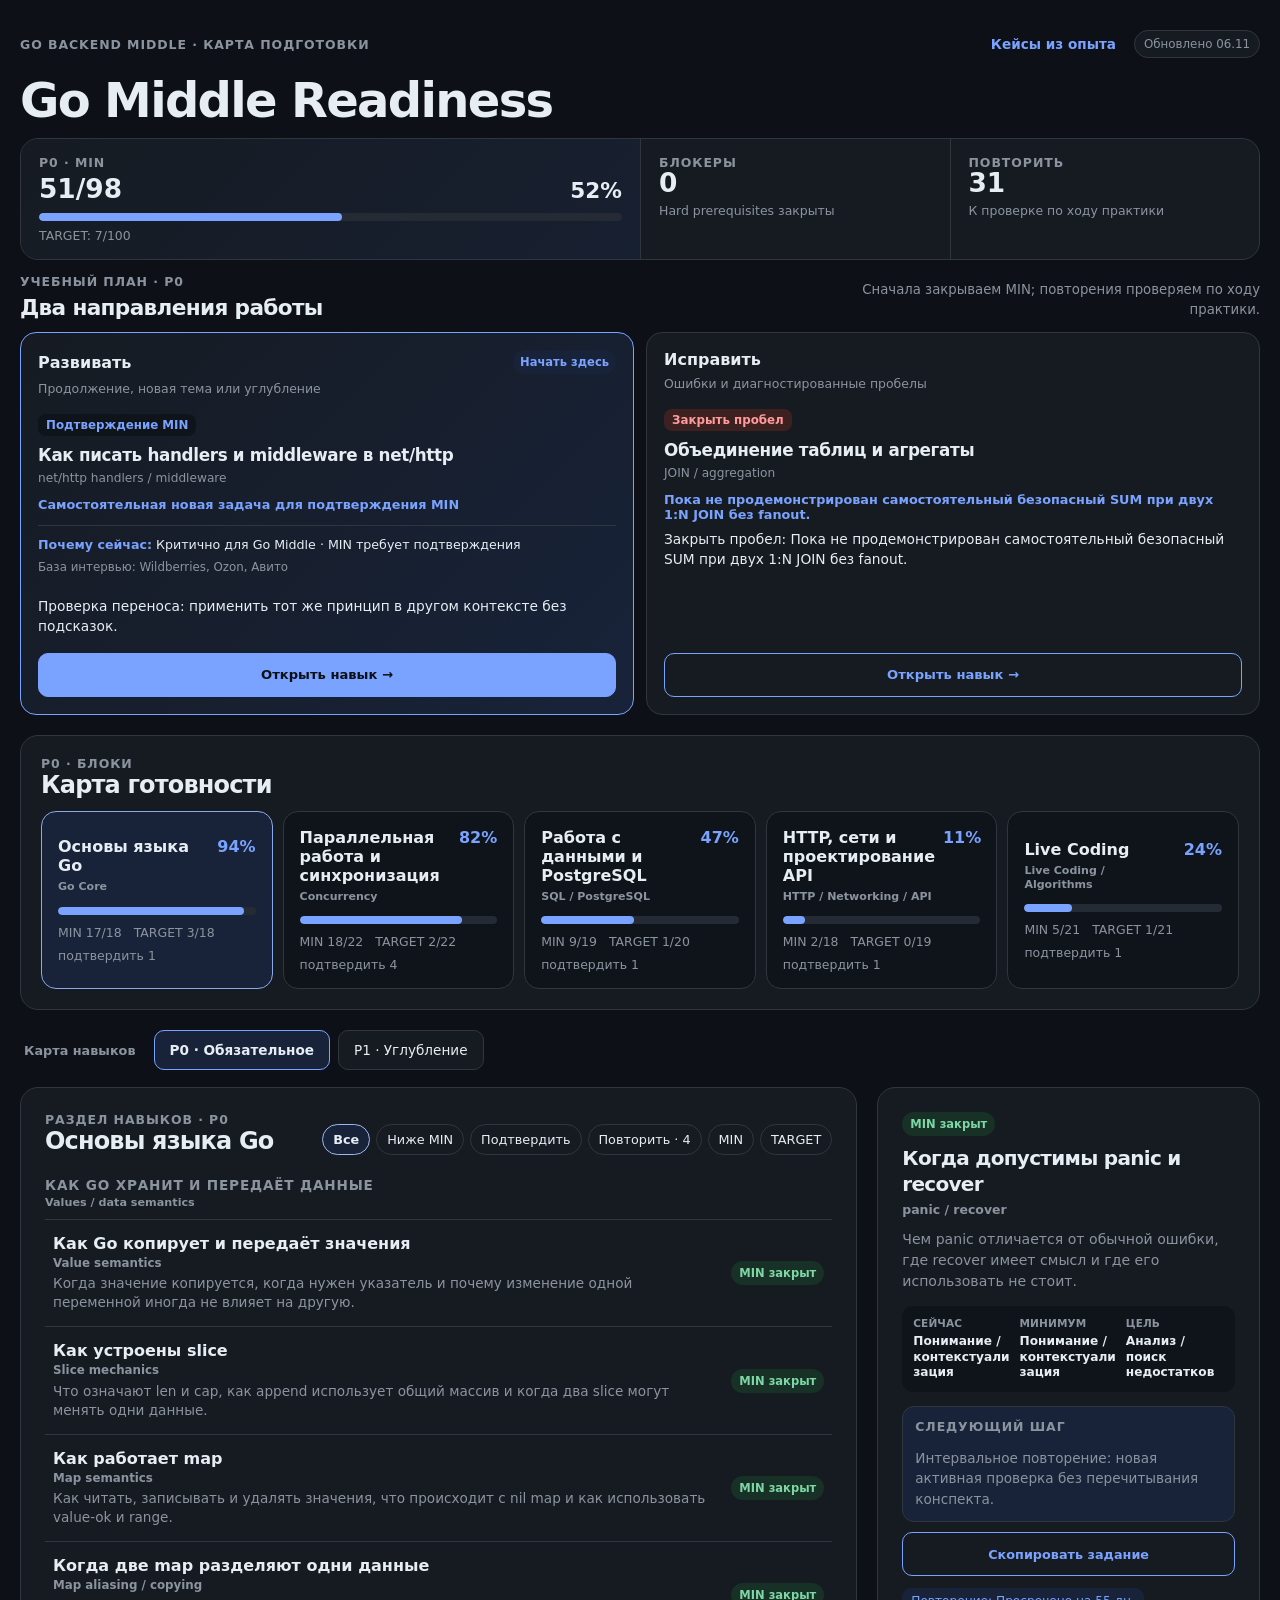
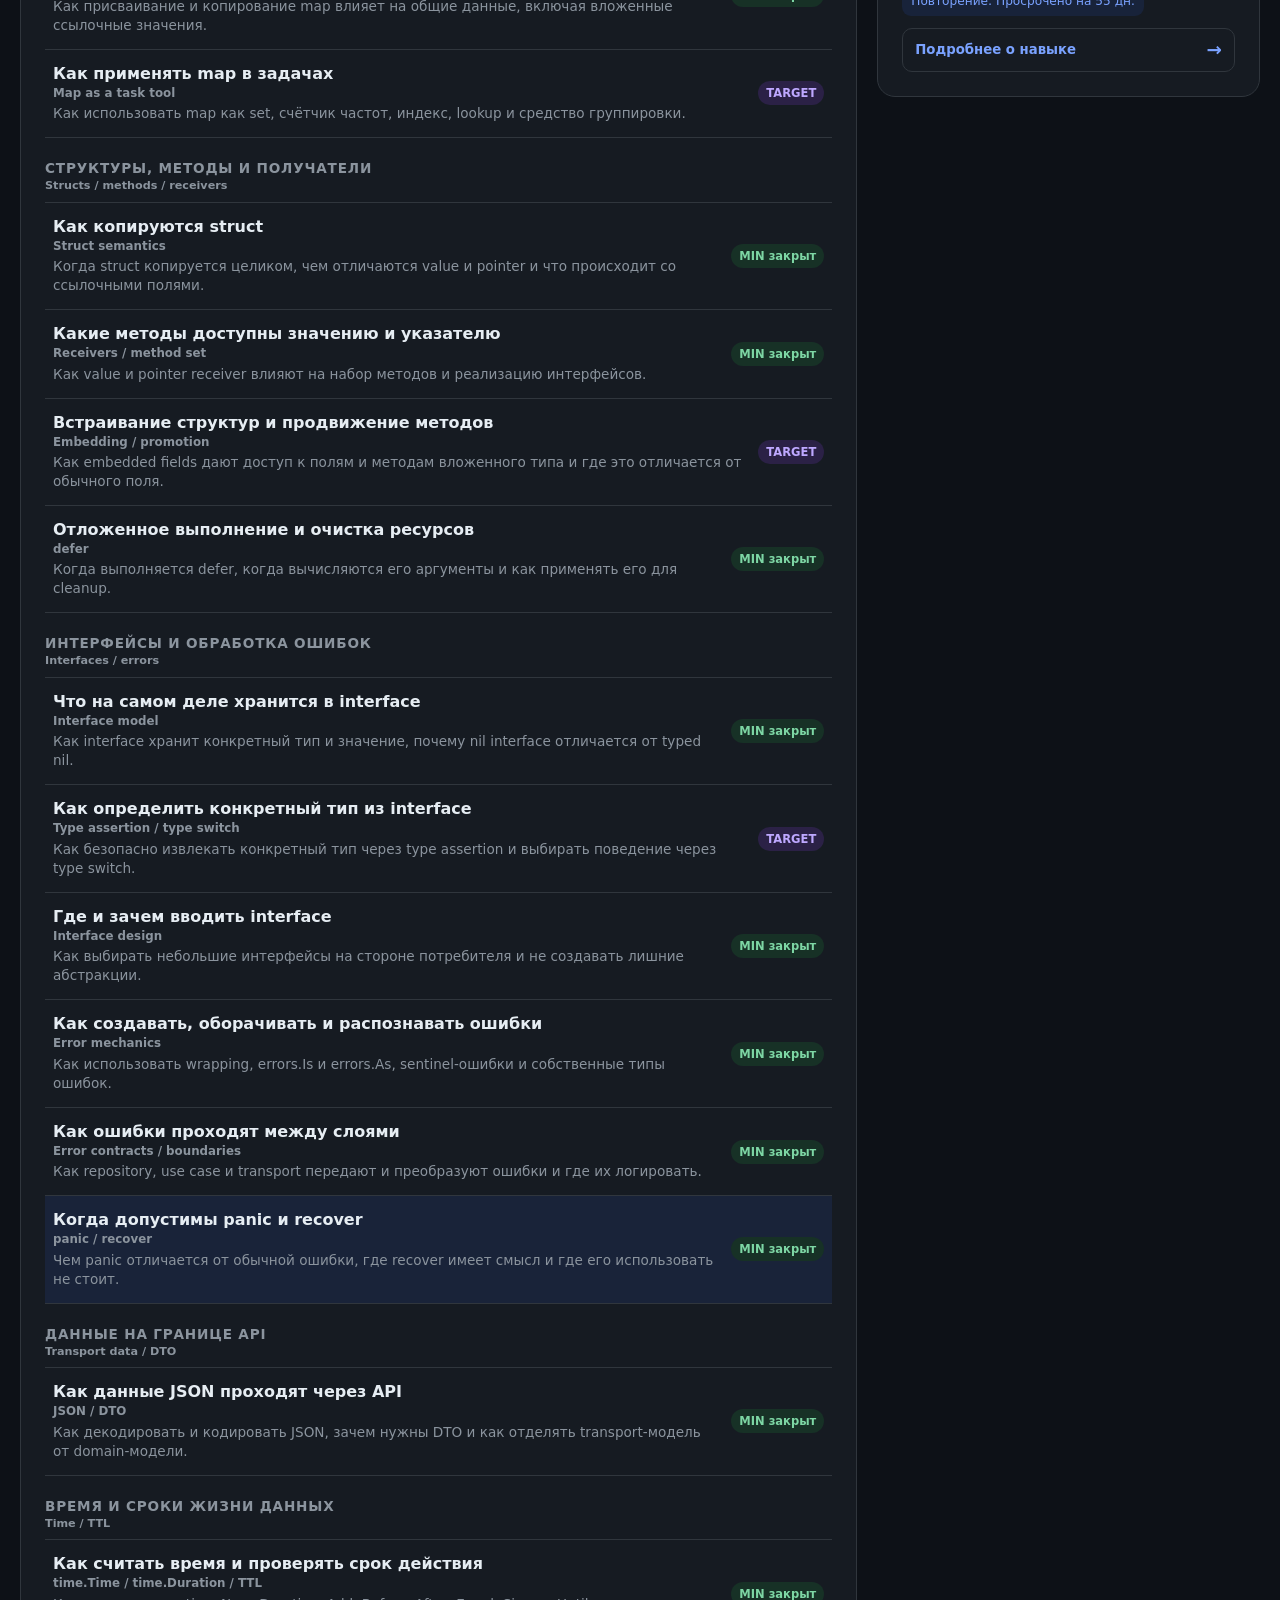
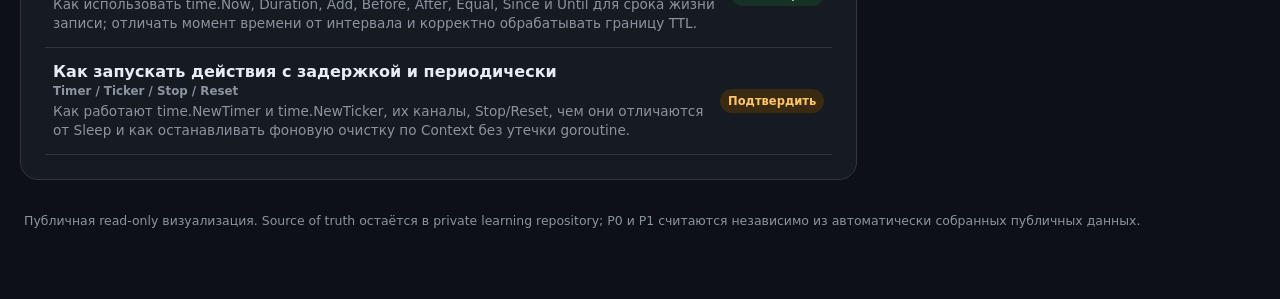
==== index.html @ fffda4ac "Publish dashboard from 1c2cc238d112f63fbda8268645cc1790d4ccd011" ====
<!doctype html>
<html lang="ru">
  <head>
    <meta charset="UTF-8" />
    <meta name="viewport" content="width=device-width, initial-scale=1, viewport-fit=cover" />
    <meta name="theme-color" content="#0d1117" />
    <meta name="apple-mobile-web-app-capable" content="yes" />
    <meta name="apple-mobile-web-app-status-bar-style" content="default" />
    <meta name="apple-mobile-web-app-title" content="Go Middle" />
    <link rel="manifest" href="./manifest.webmanifest" />
    <link rel="icon" type="image/png" href="./icon-192.png" />
    <link rel="apple-touch-icon" href="./apple-touch-icon.png" />
    <meta name="description" content="Read-only dashboard подготовки к Go backend middle" />
    <title>Go Middle Readiness</title>
    <script type="module" crossorigin src="./assets/index-D5mCOlRP.js"></script>
    <link rel="modulepreload" crossorigin href="./assets/pwa-register-WnzzCo6e.js">
    <link rel="stylesheet" crossorigin href="./assets/pwa-register-DoYOE3Kg.css">
    <link rel="stylesheet" crossorigin href="./assets/index-CvTpv60m.css">
  </head>
  <body>
    <main id="app" class="shell">
      <div class="loading">Загружаю карту прогресса…</div>
    </main>
  </body>
</html>
---- assets/pwa-register-DoYOE3Kg.css ----
.pwa-update-banner{top:calc(12px + env(safe-area-inset-top,0px));z-index:200;border:1px solid var(--accent);background:var(--surface);width:min(410px,100% - 24px);color:var(--text);border-radius:13px;justify-content:space-between;align-items:center;gap:12px;padding:12px 13px;font-size:14px;display:flex;position:fixed;left:auto;right:12px;box-shadow:0 8px 25px #0000003b}.pwa-update-banner button{border:1px solid var(--accent);background:var(--accent-soft);min-height:44px;color:var(--text);cursor:pointer;border-radius:9px;padding:8px 11px;font-size:13px;font-weight:750}@media (max-width:720px){.pwa-update-banner{width:auto;left:12px;right:12px}}
---- assets/index-CvTpv60m.css ----
:root{color:#18202c;--surface:#fff;--soft:#f5f7fa;--border:#dce1e7;--text:#18202c;--muted:#697386;--accent:#2563eb;--accent-soft:#eaf1ff;--good:#177245;--good-soft:#e7f5ee;--target:#5b3fa3;--target-soft:#f0ebff;--warn:#9a5b00;--warn-soft:#fff2d9;--danger:#a03535;--danger-soft:#fdecec;background:#f0f2f5;font-family:Inter,ui-sans-serif,system-ui,-apple-system,BlinkMacSystemFont,Segoe UI,sans-serif}*{box-sizing:border-box}body{min-width:320px;color:var(--text);background:#f0f2f5;margin:0}button,a{font:inherit}button{color:inherit}.shell{width:min(1240px,100% - 32px);margin:0 auto;padding:28px 0 56px}.loading{color:var(--muted);padding:40px}.hero{justify-content:space-between;align-items:flex-start;gap:24px;margin-bottom:22px;display:flex}.hero h1,.section-title,.detail h2{letter-spacing:-.035em;margin:0}.hero h1{margin-top:8px;font-size:clamp(2.2rem,5vw,4rem);line-height:.98}.hero p{max-width:680px;color:var(--muted);line-height:1.55}.eyebrow,.label{letter-spacing:.09em;text-transform:uppercase;color:var(--muted);font-size:.76rem;font-weight:800;display:block}.updated,.chip{border:1px solid var(--border);background:var(--surface);color:var(--muted);border-radius:999px;padding:8px 11px;font-size:.8rem}.hero-compact{margin-bottom:14px;display:block}.hero-nav{justify-content:space-between;align-items:center;gap:18px;min-height:32px;margin-bottom:14px;display:flex}.hero-tabs{justify-content:flex-start;margin:0}.hero-copy .eyebrow{margin-bottom:7px}.hero-copy h1{margin:0;font-size:clamp(2rem,4vw,3rem);line-height:1}.hero-compact .updated{white-space:nowrap;padding:6px 9px;font-size:.74rem}.summary{background:var(--surface);border:1px solid var(--border);border-radius:18px;grid-template-columns:2fr 1fr 1fr;margin-bottom:14px;display:grid;overflow:hidden}.summary-item{min-width:0;padding:16px 18px}.summary-item+.summary-item{border-left:1px solid var(--border)}.summary-primary{background:linear-gradient(135deg,var(--surface) 0%,var(--accent-soft) 160%)}.summary-value{justify-content:space-between;align-items:baseline;gap:12px;margin-top:6px;display:flex}.summary-value strong,.summary-number{font-size:1.65rem;font-weight:800;line-height:1}.summary-value b{font-size:1.35rem}.summary-item>small{color:var(--muted);margin-top:7px;font-size:.75rem;display:block}.summary .bar{margin-top:10px}.readiness-card{padding:20px}.readiness-card .section-head{margin-bottom:12px}.metrics{grid-template-columns:2fr 1fr 1fr;gap:14px;margin-bottom:14px;display:grid}.card,.metric,.panel,.detail{background:var(--surface);border:1px solid var(--border);border-radius:18px}.metric{padding:20px}.metric-row{justify-content:space-between;align-items:baseline;gap:12px;display:flex}.metric-row strong,.big{font-size:2rem}.metric p{color:var(--muted);margin:12px 0 0;line-height:1.4}.bar{background:#e4e8ed;border-radius:999px;height:8px;margin-top:12px;overflow:hidden}.bar>span{background:var(--accent);border-radius:inherit;height:100%;display:block}.detail p{color:var(--muted);line-height:1.5}.levels{grid-template-columns:1fr auto 1fr auto 1fr;align-items:center;gap:8px;display:grid}.levels div{min-width:0}.levels strong{margin-top:5px;font-size:.88rem;line-height:1.3;display:block}.arrow{color:#9ca4b1}.section{margin-bottom:20px}.section-head{justify-content:space-between;align-items:flex-end;gap:18px;margin-bottom:15px;display:flex}.section-head p{max-width:470px;color:var(--muted);text-align:right;margin:0}.blocks{grid-template-columns:repeat(5,minmax(0,1fr));gap:10px;display:grid}.block{border:1px solid var(--border);background:var(--soft);text-align:left;cursor:pointer;border-radius:15px;padding:16px}.block.active,.block:hover{background:var(--accent-soft);border-color:#8aa9e8}.block-top{justify-content:space-between;gap:8px;min-height:42px;display:flex}.block-top span{color:var(--accent);font-weight:800}.block-meta{color:var(--muted);flex-wrap:wrap;gap:8px 12px;margin-top:10px;font-size:.74rem;display:flex}.layout{grid-template-columns:minmax(0,1.75fr) minmax(290px,.8fr);align-items:start;gap:20px;display:grid}.panel,.detail{padding:24px}.detail{position:sticky;top:18px}.toolbar{justify-content:space-between;align-items:flex-end;gap:18px;display:flex}.filters{flex-wrap:wrap;justify-content:flex-end;gap:6px;display:flex}.filters button{border:1px solid var(--border);cursor:pointer;background:0 0;border-radius:999px;padding:7px 10px;font-size:.77rem}.filters button.active{background:var(--accent-soft);border-color:#9db6eb;font-weight:800}.group{margin-top:22px}.group h3{color:var(--muted);letter-spacing:.06em;text-transform:uppercase;margin:0 0 8px;font-size:.83rem}.skill-list{border-top:1px solid var(--border)}.skill{border:0;border-bottom:1px solid var(--border);text-align:left;cursor:pointer;background:0 0;grid-template-columns:minmax(0,1fr) auto;align-items:center;gap:14px;width:100%;padding:14px 8px;display:grid}.skill:hover,.skill.active{background:#f8faff}.skill-title strong,.skill-title span{display:block}.skill-title span{color:var(--muted);margin-top:3px;font-size:.82rem;line-height:1.35}.status{white-space:nowrap;border-radius:999px;width:max-content;max-width:100%;padding:5px 8px;font-size:.7rem;font-weight:800;display:inline-flex}.gap{color:var(--danger);background:var(--danger-soft)}.confirm{color:var(--warn);background:var(--warn-soft)}.min{color:var(--good);background:var(--good-soft)}.target{color:var(--target);background:var(--target-soft)}.neutral{color:var(--muted);background:var(--soft)}.detail .levels{background:var(--soft);border-radius:14px;grid-template-columns:1fr;gap:10px;padding:15px}.detail .arrow{display:none}.detail-section{border-top:1px solid var(--border);margin-top:18px;padding-top:16px}.evidence{margin:8px 0 0;padding:0;list-style:none}.evidence li{margin-top:10px}.evidence a{color:var(--accent);overflow-wrap:anywhere;font-size:.82rem;font-weight:700}.evidence small{color:var(--muted);margin-top:3px;display:block}.next-list{border-top:1px solid var(--border)}.next-item{border:0;border-bottom:1px solid var(--border);text-align:left;cursor:pointer;background:0 0;grid-template-columns:38px minmax(170px,1fr) minmax(220px,1.2fr) auto;align-items:center;gap:12px;width:100%;padding:13px 4px;display:grid}.next-item:hover{background:#f8faff}.idx{color:#9ca4b1;font-weight:800}.next-main small,.next-level{color:var(--muted);margin-top:3px;font-size:.79rem;display:block}footer{color:var(--muted);padding:12px 4px;font-size:.78rem;line-height:1.5}@media (max-width:980px){.metrics{grid-template-columns:1fr 1fr}.metric.primary{grid-column:1/-1}.blocks{grid-template-columns:repeat(2,1fr)}.layout{grid-template-columns:1fr}.detail{position:static}}@media (max-width:720px){.shell{width:calc(100% - 20px);padding-top:18px}.hero,.section-head,.toolbar{display:block}.updated{display:inline-block}.hero-nav{margin-bottom:12px;display:flex}.hero-copy h1{font-size:2rem}.hero-tabs{margin:0}.summary{grid-template-columns:1fr}.summary-item+.summary-item{border-left:0;border-top:1px solid var(--border)}.summary-item{padding:13px 15px}.metrics,.blocks{grid-template-columns:1fr}.metric.primary{grid-column:auto}.section-head p{text-align:left;margin-top:10px}.filters{justify-content:flex-start;margin-top:12px}.levels{grid-template-columns:1fr}.arrow{display:none}.skill{grid-template-columns:1fr auto}.next-item{grid-template-columns:32px 1fr auto}.next-level{grid-column:2/-1}}@media (prefers-color-scheme:dark){:root{color:#e8edf5;--surface:#171b22;--soft:#11151b;--border:#2b323d;--text:#e8edf5;--muted:#9aa5b5;--accent:#7aa2ff;--accent-soft:#18233a;--good:#7dd6a4;--good-soft:#173126;--target:#bea8ff;--target-soft:#2b2146;--warn:#ffc56e;--warn-soft:#3a2a12;--danger:#ff9b9b;--danger-soft:#3d2020;background:#101318}.metric.primary{background:linear-gradient(135deg,#171b22 0%,#182033 100%)}.bar{background:#2a3039}.skill:hover,.skill.active,.next-item:hover{background:#192339}}:root{color:#e6edf3;--surface:#161b22;--soft:#0f141b;--border:#30363d;--text:#e6edf3;--muted:#8b949e;--accent:#7aa2ff;--accent-soft:#18233a;--good:#7dd6a4;--good-soft:#173126;--target:#bea8ff;--target-soft:#2b2146;--warn:#ffc56e;--warn-soft:#3a2a12;--danger:#ff9b9b;--danger-soft:#3d2020;background:#0d1117}body{background:#0d1117}.metric.primary{background:linear-gradient(135deg,#161b22 0%,#182033 100%)}.bar{background:#242b34}.skill:hover,.skill.active,.next-item:hover{background:#192339}.experience-projects{gap:16px;display:grid}.experience-project{border:1px solid var(--border);background:var(--soft);border-radius:16px;overflow:hidden}.experience-project-head{border-bottom:1px solid var(--border);justify-content:space-between;gap:20px;padding:18px 20px;display:flex}.experience-project-head h3{margin:5px 0 0;font-size:1.1rem}.experience-project-head p{color:var(--muted);margin:8px 0 0;line-height:1.45}.experience-counters{flex-wrap:wrap;justify-content:flex-end;align-items:flex-start;gap:8px;display:flex}.experience-counters span{border:1px solid var(--border);background:var(--surface);color:var(--muted);white-space:nowrap;border-radius:999px;padding:6px 9px;font-size:.72rem}.experience-counters b{color:var(--text)}.experience-list{background:var(--surface)}.experience-item{border-bottom:1px solid var(--border);grid-template-columns:minmax(0,1fr) auto;gap:16px;padding:16px 20px;display:grid}.experience-item:last-child{border-bottom:0}.experience-title{flex-wrap:wrap;align-items:center;gap:10px;display:flex}.experience-main>p,.experience-target p{color:var(--muted);margin:6px 0 0;line-height:1.45}.experience-target{background:var(--soft);border-radius:12px;margin-top:12px;padding:12px 14px}.experience-link{color:var(--accent);align-self:start;font-size:.76rem;font-weight:800;text-decoration:none}.experience-link:hover{text-decoration:underline}@media (max-width:720px){.experience-project-head{display:block}.experience-counters{justify-content:flex-start;margin-top:12px}.experience-item{grid-template-columns:1fr}.experience-link{justify-self:start}}.relation-list{gap:8px;margin-top:10px;display:grid}.relation-item{border:1px solid var(--border);background:var(--soft);text-align:left;cursor:pointer;border-radius:12px;justify-content:space-between;align-items:center;gap:10px;width:100%;padding:10px 12px;display:flex}.relation-item:hover{border-color:var(--accent)}.relation-item strong{font-size:.84rem;line-height:1.3}.relation-empty{margin-bottom:0}.detail-next-step{background:var(--accent-soft);border:1px solid var(--border);border-radius:12px;padding:14px}.detail-next-step.detail-section{margin-top:18px}.detail-next-step p{margin-bottom:0}.copy-task{border:1px solid var(--accent);width:100%;color:var(--accent);cursor:pointer;background:0 0;border-radius:10px;margin-top:10px;padding:9px 11px;font-size:.78rem;font-weight:800}.copy-task:hover{background:var(--accent-soft)}.copy-task.copied{border-color:var(--good);background:var(--good-soft);color:var(--good)}.relation-item.is-blocking{border-color:color-mix(in srgb,var(--danger) 45%,var(--border));background:color-mix(in srgb,var(--danger-soft) 62%,var(--surface))}.skill-title strong .skill-lock{filter:none;opacity:1;color:var(--warn);margin-right:7px;font-size:.82rem;line-height:1;display:inline-block}.relation-copy{min-width:0}.relation-copy strong,.relation-copy small{display:block}.relation-copy small{color:var(--muted);margin-top:4px;font-size:.72rem;line-height:1.3}.active-issue{background:var(--soft);border-radius:12px;padding:14px}.active-issue.detail-section{margin-top:18px}.issue-heading{justify-content:space-between;align-items:center;gap:10px;margin-top:9px;display:flex}.issue-heading small{color:var(--muted);font-size:.74rem}.issue-type{letter-spacing:.04em;text-transform:uppercase;border-radius:999px;padding:4px 8px;font-size:.68rem;font-weight:800;display:inline-flex}.issue-gap{color:var(--warn);background:var(--warn-soft)}.issue-misconception{color:var(--danger);background:var(--danger-soft)}.issue-source{color:var(--accent);margin-top:8px;font-size:.76rem;font-weight:800;text-decoration:none;display:inline-block}.issue-source:hover{text-decoration:underline}.review-section{background:var(--soft);border-radius:12px;padding:14px}.review-section.detail-section{margin-top:18px}.review-heading{justify-content:space-between;align-items:baseline;gap:12px;margin-top:9px;display:flex}.review-heading strong{font-size:.92rem}.review-heading span{color:var(--muted);text-align:right;font-size:.78rem}.review-due,.review-overdue{border:1px solid var(--warn)}.review-overdue{background:var(--danger-soft)}.review-due .review-heading strong,.review-overdue .review-heading strong{color:var(--warn)}button:focus-visible,a:focus-visible{outline:3px solid var(--accent);outline-offset:3px}.eyebrow,.label{letter-spacing:.075em;font-size:.78rem}.summary-item>small,.block-meta{font-size:.78rem}.filters button{font-size:.8rem}.group h3{font-size:.85rem}.skill-title span{font-size:.85rem;line-height:1.4}.status{font-size:.72rem}.current-focus{background:linear-gradient(135deg,var(--surface) 0%,var(--accent-soft) 180%);justify-content:space-between;align-items:center;gap:24px;margin-bottom:20px;padding:20px 22px;display:flex}.current-focus-copy{min-width:0}.current-focus-title{flex-wrap:wrap;align-items:center;gap:10px;margin-top:7px;display:flex}.current-focus-title h2{letter-spacing:-.025em;margin:0;font-size:1.35rem}.current-focus-meta{color:var(--muted);margin:7px 0 0;font-size:.84rem}.current-focus-step{max-width:760px;margin:8px 0 0;line-height:1.45}.current-focus-button{border:1px solid var(--accent);background:var(--accent);color:#0d1117;cursor:pointer;border-radius:11px;flex:none;padding:10px 14px;font-size:.82rem;font-weight:800}.current-focus-button:hover{filter:brightness(1.08)}.next-steps-card{padding:24px}.next-action{color:var(--muted);font-size:.82rem;line-height:1.4}.relation-copy small,.experience-counters span,.issue-heading small{font-size:.76rem}.evidence a{font-size:.84rem}.copy-task{font-size:.8rem}@media (max-width:720px){.current-focus{padding:17px;display:block}.current-focus-button{width:100%;margin-top:14px}.next-item{grid-template-columns:32px 1fr auto}.next-action{grid-column:2/-1}.next-steps-card{padding:18px}}.technical-term{color:var(--muted);letter-spacing:0;text-transform:none;margin-top:4px;font-size:.72rem;font-weight:600;line-height:1.3;display:block}.block-top strong .technical-term{margin-top:5px;font-size:.69rem;font-weight:600}.group h3 .technical-term{letter-spacing:0;text-transform:none;margin-top:3px;font-size:.7rem;font-weight:600}.skill-title>.technical-term{margin-top:3px;font-size:.74rem}.detail-term{margin-top:5px;margin-bottom:10px;font-size:.78rem}.current-focus-term{margin-top:5px;font-size:.76rem}.study-plan-panel{margin:0 0 20px}.study-plan-heading{justify-content:space-between;align-items:end;gap:16px;margin:0 0 12px;display:flex}.study-plan-heading h2{letter-spacing:-.03em;margin:6px 0 0;font-size:1.35rem}.study-plan-heading p{max-width:420px;color:var(--muted);text-align:right;margin:0;font-size:.83rem;line-height:1.5}.study-plan-grid{grid-template-columns:repeat(3,minmax(0,1fr));gap:12px;display:grid}.study-plan-grid-two{grid-template-columns:repeat(2,minmax(0,1fr))}.study-plan-card{border:1px solid var(--border);background:var(--surface);border-radius:16px;flex-direction:column;min-width:0;padding:17px;display:flex}.study-plan-card.is-recommended{border-color:var(--accent);background:linear-gradient(135deg,var(--surface),var(--accent-soft))}.study-plan-card-head{flex-wrap:wrap;justify-content:space-between;align-items:center;gap:8px;display:flex}.study-plan-category{font-size:1rem;font-weight:800}.study-plan-recommended{background:var(--accent-soft);color:var(--accent);border-radius:999px;padding:5px 7px;font-size:.72rem;font-weight:800}.study-plan-subtitle{color:var(--muted);margin-top:6px;font-size:.78rem;line-height:1.4;display:block}.study-plan-activity{background:var(--soft);color:var(--accent);border-radius:8px;align-self:start;margin-top:17px;padding:4px 8px;font-size:.74rem;font-weight:800;display:inline-block}.study-plan-fix .study-plan-activity{background:var(--danger-soft);color:var(--danger)}.study-plan-reinforce .study-plan-activity{background:var(--warn-soft);color:var(--warn)}.study-plan-card h3{letter-spacing:-.02em;margin:9px 0 0;font-size:1.05rem;line-height:1.3}.study-plan-term{color:var(--muted);margin-top:4px;font-size:.76rem;display:block}.study-plan-reason{color:var(--accent);margin:12px 0 0;font-size:.8rem;font-weight:750}.study-plan-step{margin:8px 0 16px;font-size:.86rem;line-height:1.45}.study-plan-why{border-top:1px solid var(--border);color:var(--text);padding-top:10px;font-size:.79rem;line-height:1.45}.study-plan-why strong{color:var(--accent)}.study-plan-evidence{color:var(--muted);margin-top:5px;font-size:.74rem;display:block}.study-plan-scheduled{color:var(--muted);margin:6px 0;font-size:.75rem;line-height:1.4;display:block}.study-plan-open{border:1px solid var(--accent);background:var(--accent);color:#0d1117;cursor:pointer;border-radius:10px;width:100%;min-height:44px;margin-top:auto;padding:10px;font-size:.82rem;font-weight:800}.study-plan-card:not(.is-recommended) .study-plan-open{color:var(--accent);background:0 0}.study-plan-open:hover{filter:brightness(1.12)}.study-plan-empty{color:var(--muted);margin:24px 0 2px;font-size:.88rem;line-height:1.5}@media (max-width:980px){.study-plan-grid{grid-template-columns:1fr 1fr}.study-plan-heading{align-items:start}}@media (max-width:720px){.study-plan-grid{grid-template-columns:1fr}.study-plan-heading{display:block}.study-plan-heading p{text-align:left;margin-top:8px}}@media (min-width:721px){.layout>.detail{align-self:start;max-height:none}.layout>.detail>.detail-section:not(.detail-next-step){display:none}.layout>.detail>p{-webkit-line-clamp:3;-webkit-box-orient:vertical;margin:10px 0 14px;font-size:.88rem;display:-webkit-box;overflow:hidden}.layout>.detail>h2{margin-top:9px;font-size:1.25rem;line-height:1.3}.layout>.detail>.levels{border-radius:11px;grid-template-columns:repeat(3,minmax(0,1fr));gap:8px;padding:11px;display:grid}.layout>.detail>.levels strong{overflow-wrap:anywhere;font-size:.76rem}.layout>.detail>.levels .label{letter-spacing:.01em;font-size:.66rem}.layout>.detail>.detail-next-step{margin-top:14px;padding:12px}.layout>.detail>.detail-next-step p{-webkit-line-clamp:4;-webkit-box-orient:vertical;font-size:.85rem;line-height:1.5;display:-webkit-box;overflow:hidden}.layout>.detail>.copy-task{min-height:44px}.detail-hints{flex-wrap:wrap;gap:7px;margin-top:12px;display:flex}.detail-hint{background:var(--soft);color:var(--muted);border-radius:9px;padding:6px 9px;font-size:.76rem;line-height:1.3;display:inline-block}.detail-hint-issue{color:var(--warn);background:var(--warn-soft)}.detail-hint-review{color:var(--accent);background:var(--accent-soft)}.detail-expand{border:1px solid var(--border);width:100%;min-height:44px;color:var(--accent);cursor:pointer;background:0 0;border-radius:10px;justify-content:space-between;align-items:center;gap:12px;margin-top:12px;padding:10px 12px;font-size:.83rem;font-weight:800;display:flex}.detail-expand:hover{background:var(--accent-soft);border-color:var(--accent)}.detail-expand span{font-size:1.15rem}}.detail-drawer-layer[hidden]{display:none!important}.detail-drawer-layer{z-index:100;isolation:isolate;justify-content:flex-end;display:flex;position:fixed;inset:0}.detail-drawer-backdrop{background:#04080fb8;position:absolute;inset:0}.detail-drawer-panel{background:var(--surface);border-left:1px solid var(--border);flex-direction:column;width:min(560px,100vw - 24px);height:100%;max-height:100dvh;display:flex;position:relative;overflow:hidden;box-shadow:-16px 0 45px #00000047}.detail-drawer-header{border-bottom:1px solid var(--border);flex:none;justify-content:space-between;align-items:center;gap:14px;padding:20px 24px;display:flex}.detail-drawer-header h2{letter-spacing:-.025em;margin:5px 0 0;font-size:1.2rem;line-height:1.3}.detail-drawer-close{border:1px solid var(--border);background:var(--soft);width:44px;height:44px;color:var(--text);cursor:pointer;border-radius:12px;flex:0 0 44px;font-size:1.1rem}.detail-drawer-close:hover{border-color:var(--accent);background:var(--accent-soft)}.detail-drawer-content{overscroll-behavior:contain;min-height:0;padding:22px 24px calc(32px + env(safe-area-inset-bottom,0px));flex:auto;overflow-y:auto}.detail-drawer-content>.detail{box-shadow:none;background:0 0;border:0;padding:0;display:block;position:static;top:auto;overflow:visible}.detail-drawer-content .detail>.detail-section{display:block}.detail-drawer-content .detail>p{-webkit-line-clamp:unset;margin:12px 0;display:block;overflow:visible}.detail-drawer-content .detail>.levels{grid-template-columns:1fr}.detail-drawer-content .detail>.detail-next-step p{-webkit-line-clamp:unset;display:block;overflow:visible}.detail-drawer-content .detail .relation-item{min-height:44px}.detail-drawer-active{overflow:hidden}@media (max-width:720px){.detail-hints,.detail-expand{display:none}.detail-drawer-layer{display:none!important}}@media (prefers-reduced-motion:no-preference){.detail-drawer-panel{animation:.2s ease-out skill-drawer-enter}@keyframes skill-drawer-enter{0%{opacity:.75;transform:translate(12px)}to{opacity:1;transform:translate(0)}}}.reference-link{color:var(--accent);align-items:center;gap:8px;margin-top:10px;font-size:.83rem;font-weight:700;text-decoration:none;display:inline-flex}.reference-link:hover{text-decoration:underline}.hero-topline{justify-content:space-between;align-items:center;gap:16px;min-height:32px;margin-bottom:16px;display:flex}.hero-top-actions{flex-wrap:wrap;justify-content:flex-end;align-items:center;gap:14px;display:flex}.hero-section-link{color:var(--accent);cursor:pointer;text-align:left;background:0 0;border:0;padding:7px 4px;font-size:.85rem;font-weight:750}.hero-section-link:hover{text-decoration:underline}.hero-section-link:focus-visible,.priority-nav button:focus-visible{outline:3px solid var(--accent);outline-offset:2px}.hero-compact .priority-nav{border-top:1px solid var(--border);align-items:center;gap:22px;margin-top:20px;padding:14px 0 3px;display:flex}.priority-nav-label{color:var(--muted);font-size:.82rem;font-weight:750}.hero-compact .priority-nav .hero-tabs{justify-content:flex-start;gap:8px}.hero-compact .priority-nav button{background:var(--surface);border-radius:10px;min-height:40px;padding:10px 15px;font-size:.86rem}.hero-compact .priority-nav button.active{background:var(--accent-soft);color:#163e83;border-color:#92ade2}@media (max-width:720px){.hero-topline{flex-wrap:wrap}.hero-top-actions{gap:8px}.hero-compact .priority-nav{flex-direction:column;align-items:flex-start;gap:8px}.hero-compact .priority-nav .hero-tabs{width:100%}.hero-compact .priority-nav button{flex:1}}.skill-map-switch{flex-wrap:wrap;align-items:center;gap:18px;margin:-3px 0 14px;padding:3px 4px;display:flex}.skill-map-switch-title{color:var(--muted);font-size:.8rem;font-weight:800}.skill-map-switch .hero-tabs{justify-content:flex-start;gap:8px}.skill-map-switch .hero-tabs button{background:var(--surface);border-radius:10px;min-height:40px;padding:10px 15px;font-size:.85rem}.skill-map-switch .hero-tabs button.active{background:var(--accent-soft);border-color:var(--accent);color:var(--text)}.skill-map-switch button:focus-visible,.map-block-nav button:focus-visible{outline:3px solid var(--accent);outline-offset:2px}.map-block-nav{flex-wrap:wrap;align-items:center;gap:8px;margin-bottom:14px;display:flex}.map-block-nav button{border:1px solid var(--border);background:var(--surface);color:var(--muted);cursor:pointer;border-radius:10px;padding:9px 12px;font-size:.82rem}.map-block-nav button.active{border-color:var(--accent);background:var(--accent-soft);color:var(--text);font-weight:800}@media (max-width:720px){.skill-map-switch,.map-block-nav{display:none}}#mobile-app{display:none}@media (max-width:720px){body.mobile-mode #app{display:none!important}body.mobile-mode #mobile-app{--surface:#171f2b;--soft:#0d141d;--border:#2c3746;--text:#eaf0f7;--muted:#a0afc0;--accent:#93b6ff;--accent-soft:#202f49;--good:#86d6ab;--good-soft:#183428;--target:#c5adff;--target-soft:#302644;--warn:#f6c779;--warn-soft:#352818;--danger:#ffa2a2;--danger-soft:#392328;background:var(--soft);width:100%;min-height:100dvh;color:var(--text);font-family:Inter,ui-sans-serif,system-ui,-apple-system,BlinkMacSystemFont,Segoe UI,sans-serif;display:block}#mobile-app,#mobile-app *{box-sizing:border-box}#mobile-app button,#mobile-app input{font:inherit}#mobile-app button{cursor:pointer;-webkit-tap-highlight-color:transparent}#mobile-app button:focus-visible,#mobile-app a:focus-visible,#mobile-app input:focus-visible,#mobile-app summary:focus-visible{outline:3px solid var(--accent);outline-offset:2px}#mobile-app .mobile-content{width:100%;max-width:580px;min-height:100dvh;padding:20px 16px calc(98px + env(safe-area-inset-bottom,0px));margin:0 auto}#mobile-app .mobile-heading-row{justify-content:space-between;align-items:center;gap:10px;display:flex}#mobile-app .mobile-heading-row h1{flex:1;min-width:0}#mobile-app .mobile-refresh-icon{border:1px solid var(--border);background:var(--surface);width:44px;height:44px;min-height:44px;color:var(--accent);cursor:pointer;border-radius:11px;flex:0 0 44px;justify-content:center;align-items:center;padding:0;display:inline-flex}#mobile-app .mobile-refresh-icon svg{width:21px;height:21px}#mobile-app .mobile-refresh-icon:disabled{opacity:.65;cursor:default}#mobile-app .mobile-refresh-icon.is-refreshing svg{animation:.85s linear infinite mobile-refresh-spin}@keyframes mobile-refresh-spin{to{transform:rotate(360deg)}}#mobile-app .mobile-refresh-feedback{bottom:calc(93px + env(safe-area-inset-bottom,0px));z-index:70;border:1px solid var(--border);background:var(--surface);border-radius:12px;max-width:560px;margin:0 auto;padding:12px 14px;font-size:14px;line-height:1.4;position:fixed;left:14px;right:14px;box-shadow:0 8px 25px #00000029}#mobile-app .mobile-header{padding:0 1px 17px}#mobile-app .mobile-brand{color:var(--muted);letter-spacing:.13em;font-size:11px;font-weight:850;display:block}#mobile-app .mobile-header h1{letter-spacing:-.045em;margin:7px 0 1px;font-size:29px;line-height:1.1}#mobile-app .mobile-header p{color:var(--muted);margin:7px 0 0;font-size:14px;line-height:1.45}#mobile-app .mobile-segment{border:1px solid var(--border);background:#151e2b;border-radius:13px;grid-template-columns:1fr 1fr;gap:4px;margin-bottom:15px;padding:3px;display:grid}#mobile-app .mobile-segment button{min-height:44px;color:var(--muted);background:0 0;border:0;border-radius:10px;padding:7px 8px;font-size:14px;font-weight:750}#mobile-app .mobile-segment button.active{color:var(--text);background:#2a374b;box-shadow:0 1px 5px #00000021}#mobile-app .mobile-readiness{border:1px solid var(--border);background:var(--surface);border-radius:17px;margin-bottom:14px;padding:17px 17px 15px}#mobile-app .mobile-readiness-top{justify-content:space-between;align-items:flex-end;gap:12px;display:flex}#mobile-app .mobile-readiness-label{letter-spacing:.085em;color:var(--muted);font-size:11px;font-weight:800;display:block}#mobile-app .mobile-readiness-value{align-items:baseline;gap:9px;margin-top:6px;display:flex}#mobile-app .mobile-readiness-value strong{letter-spacing:-.05em;font-variant-numeric:tabular-nums;font-size:29px;font-weight:850;line-height:1.1}#mobile-app .mobile-readiness-value>span{color:var(--muted);font-size:13px}#mobile-app .mobile-readiness-percent{color:var(--good);font-variant-numeric:tabular-nums;font-size:16px;font-weight:800;line-height:1.6}#mobile-app .mobile-readiness-progress{background:#374252;border-radius:999px;width:100%;height:7px;margin-top:12px;overflow:hidden}#mobile-app .mobile-readiness-progress>span{border-radius:inherit;background:var(--good);height:100%;display:block}#mobile-app .mobile-readiness-bottom{border-top:1px solid var(--border);flex-wrap:wrap;align-items:center;gap:14px;margin-top:13px;padding-top:12px;display:flex}#mobile-app .mobile-readiness-meta{color:var(--muted);align-items:center;gap:7px;font-size:13px;line-height:1.35;display:inline-flex}#mobile-app .mobile-readiness-meta:first-child svg{color:var(--warn)}#mobile-app .mobile-readiness-meta svg{flex:none;width:17px;height:17px}#mobile-app .mobile-readiness-meta strong{color:var(--text);font-variant-numeric:tabular-nums;font-weight:800}#mobile-app .mobile-focus{background:var(--surface);border:1px solid #506488;border-radius:18px;margin-bottom:20px;padding:18px;box-shadow:0 10px 24px #00000021}#mobile-app .mobile-eyebrow{letter-spacing:.07em;color:var(--muted);font-size:11px;font-weight:850;display:block}#mobile-app .mobile-focus-top{flex-wrap:wrap;justify-content:space-between;align-items:center;gap:8px;display:flex}#mobile-app .mobile-activity{white-space:normal;border:1px solid #0000;border-radius:999px;align-items:center;gap:5px;max-width:100%;padding:5px 9px;font-size:12px;font-weight:800;line-height:1.25;display:inline-flex}#mobile-app .mobile-activity-review{color:var(--warn);background:var(--warn-soft);border-color:var(--warn)}#mobile-app .mobile-activity-review:before{content:"↻";font-size:15px;line-height:1}#mobile-app .mobile-activity-new{color:var(--accent);background:var(--accent-soft);border-color:var(--accent)}#mobile-app .mobile-activity-new:before{content:"+";font-size:15px;line-height:1}#mobile-app .mobile-activity-confirm{color:var(--target);background:var(--target-soft);border-color:var(--target)}#mobile-app .mobile-activity-fix{color:var(--danger);background:var(--danger-soft);border-color:var(--danger)}#mobile-app .mobile-activity-practice,#mobile-app .mobile-activity-other{color:var(--muted);background:var(--soft);border-color:var(--border)}#mobile-app .mobile-focus h2{letter-spacing:-.035em;margin:14px 0 0;font-size:21px;line-height:1.23}#mobile-app .mobile-term{color:var(--muted);margin-top:4px;font-size:13px;line-height:1.4;display:block}#mobile-app .mobile-focus-context{color:var(--muted);line-height:1.4;margin:7px 0 0!important;font-size:13px!important}#mobile-app .mobile-focus-step{color:var(--text);font-size:15px;line-height:1.5;margin:16px 0 18px!important}#mobile-app .mobile-muted{color:var(--muted);font-size:14px;line-height:1.45}#mobile-app .mobile-focus .mobile-muted{margin:8px 0;font-size:13px}#mobile-app .mobile-primary{background:var(--accent);color:#0d1117;border:0;border-radius:12px;justify-content:center;align-items:center;gap:10px;width:100%;min-height:48px;padding:10px 14px;font-size:15px;font-weight:800;display:flex;box-shadow:0 3px 8px #00000017}#mobile-app .mobile-card{background:var(--surface);border:1px solid var(--border);border-radius:17px;margin-bottom:14px;overflow:hidden}#mobile-app .mobile-followups{padding:0 2px}#mobile-app .mobile-followups h2{letter-spacing:-.02em;margin:0 0 8px;font-size:17px;font-weight:800}#mobile-app .mobile-followups-list{display:grid}#mobile-app .mobile-queue-item{border:0;border-bottom:1px solid var(--border);text-align:left;background:0 0;grid-template-columns:42px minmax(0,1fr) 18px;align-items:center;gap:12px;width:100%;min-height:72px;padding:13px 1px;display:grid}#mobile-app .mobile-queue-item:last-child{border-bottom:0}#mobile-app .mobile-step-icon{background:var(--surface);border:1px solid var(--border);width:42px;height:42px;color:var(--muted);border-radius:12px;justify-content:center;align-items:center;display:inline-flex}#mobile-app .mobile-step-icon svg{width:20px;height:20px}#mobile-app .mobile-step-icon-review{color:var(--warn)}#mobile-app .mobile-step-icon-new{color:var(--accent)}#mobile-app .mobile-step-icon-confirm{color:var(--target)}#mobile-app .mobile-step-icon-fix{color:var(--danger)}#mobile-app .mobile-queue-body{min-width:0;display:block}#mobile-app .mobile-queue-body .mobile-activity{background:0 0;border:0;border-radius:0;max-width:100%;margin:0 0 5px;padding:0;font-size:12px;display:block}#mobile-app .mobile-queue-body .mobile-activity:before{content:none}#mobile-app .mobile-queue-item strong{font-size:15px;font-weight:750;line-height:1.35;display:block}#mobile-app .mobile-queue-item small{color:var(--muted);margin-top:4px;font-size:13px;line-height:1.45;display:block}#mobile-app .mobile-chevron{color:var(--muted);flex:0 0 18px;width:18px;height:18px}#mobile-app .mobile-followups-empty{color:var(--muted);padding:8px 0;font-size:14px;line-height:1.5}#mobile-app .mobile-bottom-nav{z-index:50;padding:8px max(12px,calc((100% - 580px)/2 + 12px)) max(10px,calc(env(safe-area-inset-bottom,0px) - 10px));border-top:1px solid var(--border);background:#151d28;grid-template-columns:repeat(3,minmax(0,1fr));display:grid;position:fixed;bottom:0;left:0;right:0;transform:translateZ(0);box-shadow:0 -6px 18px #0003}#mobile-app .mobile-bottom-nav button{min-width:0;min-height:58px;color:var(--muted);background:0 0;border:0;border-radius:12px;flex-direction:column;justify-content:center;align-items:center;gap:4px;font-size:12px;font-weight:750;display:flex}#mobile-app .mobile-bottom-nav button.active{color:var(--accent);background:#213047}#mobile-app.mobile-keyboard-open .mobile-bottom-nav{display:none}#mobile-app.mobile-keyboard-open .mobile-content{padding-bottom:calc(28px + env(safe-area-inset-bottom,0px))}#mobile-app .mobile-nav-icon{flex:none;width:22px;height:22px}#mobile-app .mobile-search{margin:1px 0 14px;display:block}#mobile-app .mobile-search-label{color:var(--muted);margin-bottom:6px;font-size:13px;font-weight:700;display:block}#mobile-app .mobile-search input{border:1px solid var(--border);background:var(--surface);width:100%;min-height:48px;color:var(--text);border-radius:13px;outline:none;padding:12px 14px;font-size:16px;display:block}#mobile-app .mobile-row{text-align:left;border:0;border-bottom:1px solid var(--border);background:0 0;justify-content:space-between;align-items:center;gap:12px;width:100%;min-height:62px;padding:14px;display:flex}#mobile-app .mobile-row:last-child{border-bottom:0}#mobile-app .mobile-row>span:first-child{flex:1;min-width:0}#mobile-app .mobile-row strong{font-size:16px;font-weight:750;line-height:1.35;display:block}#mobile-app .mobile-row small{color:var(--muted);margin-top:4px;font-size:13px;line-height:1.4;display:block}#mobile-app .mobile-row-meta{color:var(--muted);margin-top:7px;font-size:12px;line-height:1.4;display:block}#mobile-app .mobile-block-row{align-items:center}#mobile-app .mobile-block-main{flex:1;min-width:0}#mobile-app .mobile-progress-track{background:var(--border);border-radius:999px;width:100%;height:6px;margin-top:10px;display:block;overflow:hidden}#mobile-app .mobile-progress-track>span{border-radius:inherit;background:var(--good);height:100%;display:block}#mobile-app .mobile-block-numbers{text-align:right;flex:0 0 72px;min-width:0}#mobile-app .mobile-block-numbers strong{white-space:nowrap;font-variant-numeric:tabular-nums;font-size:16px;line-height:1.2}#mobile-app .mobile-block-numbers small{margin-top:4px;font-size:12px;line-height:1.25}#mobile-app .mobile-block-note{color:var(--warn);margin-top:6px;font-size:12px;line-height:1.35;display:block}#mobile-app .mobile-skill-state{flex:0 0 106px;justify-content:flex-start;align-items:center;gap:5px;min-width:0;max-width:106px;font-size:12px;font-weight:750;line-height:1.3;display:inline-flex}#mobile-app .mobile-state-symbol{border:1px solid;border-radius:50%;flex:0 0 19px;justify-content:center;align-items:center;width:19px;height:19px;font-size:13px;line-height:1;display:inline-flex}#mobile-app .mobile-state-label{overflow-wrap:break-word;min-width:0}#mobile-app .mobile-state-min{color:var(--good)}#mobile-app .mobile-state-target{color:var(--target)}#mobile-app .mobile-state-confirm{color:var(--warn)}#mobile-app .mobile-state-gap{color:var(--danger)}#mobile-app .mobile-state-unassessed,#mobile-app .mobile-state-neutral,#mobile-app .mobile-state-unknown{color:var(--muted)}#mobile-app .mobile-search-result{gap:8px}#mobile-app .mobile-search-result .mobile-skill-state{flex-basis:94px;max-width:94px}#mobile-app .mobile-skill-group h2{justify-content:space-between;align-items:center;gap:10px;display:flex}#mobile-app .mobile-skill-group h2>span:first-child{flex:1;min-width:0}#mobile-app .mobile-group-progress{letter-spacing:0;text-transform:none;border:1px solid var(--border);max-width:118px;color:var(--text);background:var(--surface);font-variant-numeric:tabular-nums;border-radius:999px;flex:none;padding:5px 8px;font-size:12px;font-weight:800;line-height:1.3}#mobile-app .mobile-empty{background:var(--surface);border:1px solid var(--border);color:var(--muted);border-radius:14px;padding:18px;font-size:14px;line-height:1.5}#mobile-app .mobile-subheader{align-items:flex-start;gap:12px;margin:0 0 18px;display:flex}#mobile-app .mobile-subheader>button{border:1px solid var(--border);background:var(--surface);width:44px;height:44px;min-height:44px;font-size:inherit;border-radius:12px;flex:0 0 44px;padding:0;line-height:1}#mobile-app .mobile-subheader>button svg{vertical-align:middle;width:19px;height:19px}#mobile-app .mobile-subheader>div{flex:1;min-width:0;padding-top:3px}#mobile-app .mobile-subheader>.mobile-refresh-icon{font-size:inherit;margin-left:auto;padding:0}#mobile-app .mobile-subheader h1{letter-spacing:-.025em;margin:5px 0 0;font-size:22px;line-height:1.2}#mobile-app .mobile-subtitle{margin-top:4px;font-size:15px;font-weight:750;line-height:1.3;display:block}#mobile-app .mobile-filter-row{flex-wrap:wrap;align-items:center;gap:6px;margin-bottom:12px;display:flex}#mobile-app .mobile-filter-row button{border:1px solid var(--border);background:var(--surface);border-radius:999px;min-height:44px;padding:10px 12px;font-size:13px;font-weight:750}#mobile-app .mobile-filter-row button.active{color:var(--accent);background:var(--accent-soft);border-color:var(--accent)}#mobile-app .mobile-filter-more{position:relative}#mobile-app .mobile-filter-more summary{border:1px solid var(--border);background:var(--surface);cursor:pointer;border-radius:999px;align-items:center;min-height:44px;padding:10px 12px;font-size:13px;font-weight:750;list-style:none;display:flex}#mobile-app .mobile-filter-more summary::-webkit-details-marker{display:none}#mobile-app .mobile-filter-more>div{z-index:2;border:1px solid var(--border);background:var(--surface);border-radius:12px;gap:6px;padding:9px;display:grid;position:absolute;top:calc(100% + 5px);right:0;box-shadow:0 8px 25px #0000001f}#mobile-app .mobile-skill-group{background:var(--surface);border:1px solid var(--border);border-radius:16px;margin-bottom:12px;overflow:hidden}#mobile-app .mobile-skill-group h2{background:var(--accent-soft);margin:0;padding:15px 14px;font-size:14px;line-height:1.3}#mobile-app .mobile-skill-row{border:0;border-bottom:1px solid var(--border);text-align:left;background:0 0;justify-content:space-between;align-items:center;gap:9px;width:100%;min-height:62px;padding:13px 14px;display:flex}#mobile-app .mobile-skill-row:last-child{border-bottom:0}#mobile-app .mobile-skill-info{flex:1;min-width:0}#mobile-app .mobile-skill-info strong{font-size:15px;font-weight:750;line-height:1.4;display:block}#mobile-app .mobile-skill-info small{color:var(--muted);margin-top:4px;font-size:13px;line-height:1.35;display:block}#mobile-app .mobile-status{white-space:normal;text-align:center;flex:none;max-width:108px;font-size:12px;line-height:1.25}#mobile-app .mobile-skill-detail{background:var(--surface);border:1px solid var(--border);border-radius:17px;margin-bottom:10px;padding:18px}#mobile-app .mobile-detail-lead h1{margin:13px 0 0;font-size:22px;line-height:1.25}#mobile-app .mobile-detail-lead p{color:var(--muted);margin:12px 0;font-size:15px;line-height:1.5}#mobile-app .mobile-levels .levels{background:var(--soft);border-radius:12px;grid-template-columns:repeat(2,minmax(0,1fr));gap:8px;margin:14px 0;padding:12px;display:grid}#mobile-app .mobile-levels .levels>div{min-width:0}#mobile-app .mobile-levels .levels>div:last-of-type{grid-column:1/-1}#mobile-app .mobile-levels .levels .arrow{display:none}#mobile-app .mobile-levels .levels .label{letter-spacing:0;text-transform:none;font-size:12px}#mobile-app .mobile-levels .levels strong{margin-top:4px;font-size:14px;line-height:1.4;display:block}#mobile-app .mobile-detail-next .detail-section{border:1px solid var(--accent);background:var(--accent-soft);border-radius:12px;margin:12px 0;padding:14px}#mobile-app .mobile-detail-next .detail-section .label{font-size:12px}#mobile-app .mobile-next-heading{flex-wrap:wrap;justify-content:space-between;align-items:center;gap:8px;min-height:44px;display:flex}#mobile-app .mobile-next-heading .label{flex:1;min-width:0}#mobile-app .mobile-copy-inline{border:1px solid var(--accent);white-space:nowrap;min-height:44px;color:var(--accent);cursor:pointer;-webkit-tap-highlight-color:transparent;background:#00000012;border-radius:10px;justify-content:center;align-items:center;gap:6px;padding:8px 10px;font-size:13px;font-weight:800;line-height:1.2;display:inline-flex}#mobile-app .mobile-copy-inline svg{flex:none;width:17px;height:17px}#mobile-app .mobile-copy-inline.is-copied{color:var(--good);border-color:var(--good);background:var(--good-soft)}#mobile-app .mobile-copy-inline:focus-visible{outline:3px solid var(--accent);outline-offset:2px}#mobile-app .mobile-detail-next .detail-section p{color:var(--text);margin:9px 0 0;font-size:15px;line-height:1.5}#mobile-app .mobile-skill-detail .detail-section{margin-top:13px;padding-top:13px}#mobile-app .mobile-detail-prerequisites .detail-section{border-top:1px solid var(--border);margin-top:18px}#mobile-app .mobile-skill-detail .relation-item{text-align:left;min-height:48px;margin-top:5px;padding:12px;font-size:14px}#mobile-app .mobile-skill-detail .relation-copy strong{font-size:14px}#mobile-app .mobile-skill-detail .relation-copy small{font-size:12px;line-height:1.4}#mobile-app .mobile-skill-detail .review-section,#mobile-app .mobile-skill-detail .active-issue{border-radius:12px;padding:12px}#mobile-app .mobile-skill-detail .review-heading{flex-wrap:wrap}#mobile-app .mobile-skill-detail .review-heading strong{font-size:15px}#mobile-app .mobile-skill-detail .review-heading span{font-size:13px}#mobile-app .mobile-skill-detail .review-section p,#mobile-app .mobile-skill-detail .active-issue p{font-size:14px;line-height:1.5}#mobile-app .mobile-disclosure{border-top:1px solid var(--border)}#mobile-app .mobile-disclosure summary{cursor:pointer;justify-content:space-between;align-items:center;gap:8px;min-height:52px;font-size:14px;font-weight:750;list-style:none;display:flex}#mobile-app .mobile-disclosure summary::-webkit-details-marker{display:none}#mobile-app .mobile-disclosure[open] summary span{transform:rotate(180deg)}#mobile-app .mobile-disclosure-body{padding:0 0 14px;font-size:14px;line-height:1.5}#mobile-app .mobile-disclosure-body .relation-item{min-height:48px}#mobile-app .mobile-disclosure-body .evidence{margin-top:4px}#mobile-app .mobile-disclosure-body .evidence a{overflow-wrap:anywhere}#mobile-app .mobile-case-detail{padding:17px}#mobile-app .mobile-case-detail h2{margin:22px 0 8px;font-size:15px}#mobile-app .mobile-case-detail p{color:var(--muted);margin:0;font-size:15px;line-height:1.55}#mobile-app .mobile-source-link{min-height:44px;color:var(--accent);align-items:center;margin-top:18px;font-size:15px;font-weight:750;display:inline-flex}:root.go-ios-pwa,:root.go-ios-pwa body.mobile-mode{overscroll-behavior:none;height:100%;min-height:0;overflow:hidden}:root.go-ios-pwa body.mobile-mode{width:100%;position:relative}:root.go-ios-pwa body.mobile-mode #mobile-app{width:100%;height:var(--go-app-height,100dvh);min-height:0;transform:translate3d(0,var(--go-app-top,0px),0);overscroll-behavior:none;flex-direction:column;display:flex;position:absolute;top:0;left:0;right:0;overflow:hidden}:root.go-ios-pwa #mobile-app .mobile-content{overscroll-behavior-y:contain;-webkit-overflow-scrolling:touch;overflow-anchor:none;flex:auto;height:auto;min-height:0;padding-bottom:26px;overflow:hidden auto}:root.go-ios-pwa #mobile-app .mobile-bottom-nav{flex:none;width:100%;position:relative;bottom:auto;left:auto;right:auto;transform:none}:root.go-ios-pwa.go-keyboard-open #mobile-app .mobile-bottom-nav{visibility:hidden;opacity:0;pointer-events:none;transform:translateY(calc(100% + 1rem))}:root.go-ios-pwa #mobile-app:has(input:focus) .mobile-bottom-nav{visibility:hidden;opacity:0;pointer-events:none;transform:translateY(calc(100% + 1rem))}:root.go-ios-pwa #mobile-app:has(textarea:focus) .mobile-bottom-nav{visibility:hidden;opacity:0;pointer-events:none;transform:translateY(calc(100% + 1rem))}#mobile-app .mobile-study-plan{gap:9px;padding:0 0 4px;display:grid}#mobile-app .mobile-study-plan>h2{letter-spacing:-.02em;margin:0 0 2px;font-size:18px;line-height:1.25}#mobile-app .mobile-plan-card{box-sizing:border-box;border:1px solid var(--border);background:var(--surface);width:100%;min-width:0;color:var(--text);text-align:left;border-radius:14px;margin:0;padding:12px 14px;display:block}#mobile-app .mobile-plan-action{cursor:pointer;appearance:none;-webkit-tap-highlight-color:transparent;transition:background .12s,border-color .12s}#mobile-app .mobile-plan-action:active{background:var(--accent-soft)}#mobile-app .mobile-plan-action:focus-visible{outline:3px solid var(--accent);outline-offset:2px}#mobile-app .mobile-plan-card.is-recommended{border-color:var(--accent)}#mobile-app .mobile-plan-heading{align-items:center;gap:10px;width:100%;min-width:0;display:flex}#mobile-app .mobile-plan-heading>.mobile-step-icon{border-radius:10px;flex:0 0 36px;width:36px;height:36px}#mobile-app .mobile-plan-heading>.mobile-step-icon svg{width:19px;height:19px}#mobile-app .mobile-plan-heading-copy{flex-direction:column;flex:1;gap:2px;min-width:0;display:flex}#mobile-app .mobile-plan-heading-copy strong{font-size:15px;font-weight:800;line-height:1.25}#mobile-app .mobile-plan-heading-copy small{color:var(--muted);font-size:12px;font-weight:650;line-height:1.3}#mobile-app .mobile-plan-recommended{color:var(--accent);white-space:nowrap;flex:none;font-size:10px;font-weight:800;line-height:1.2}#mobile-app .mobile-plan-chevron{width:17px;height:17px;color:var(--accent);opacity:.9;flex:0 0 17px}#mobile-app .mobile-plan-task{margin:9px 0 0;display:block}#mobile-app .mobile-plan-skill{-webkit-line-clamp:2;letter-spacing:-.01em;-webkit-box-orient:vertical;font-size:16px;font-weight:750;line-height:1.3;display:-webkit-box;overflow:hidden}#mobile-app .mobile-plan-term{color:var(--muted);white-space:nowrap;text-overflow:ellipsis;margin-top:3px;font-size:12px;line-height:1.35;display:block;overflow:hidden}#mobile-app .mobile-plan-why{-webkit-line-clamp:2;color:var(--accent);-webkit-box-orient:vertical;margin-top:7px;font-size:12px;font-weight:600;line-height:1.4;display:-webkit-box;overflow:hidden}#mobile-app .mobile-plan-idle{border-color:var(--border);opacity:.72;background:0 0;padding:11px 14px}#mobile-app .mobile-plan-idle .mobile-step-icon{color:var(--muted)}@media (hover:hover){#mobile-app .mobile-plan-action:hover{background:var(--accent-soft);border-color:var(--accent)}}@media (prefers-reduced-motion:reduce){#mobile-app *{scroll-behavior:auto!important;transition:none!important;animation:none!important}}#mobile-app .mobile-guide-link{background:var(--surface);border:1px solid var(--border);min-height:44px;color:var(--accent);border-radius:12px;justify-content:space-between;align-items:center;gap:10px;margin:0 0 15px;padding:10px 14px;font-size:.86rem;font-weight:750;text-decoration:none;display:flex}#mobile-app .mobile-guide-link:active{background:var(--accent-soft)}}
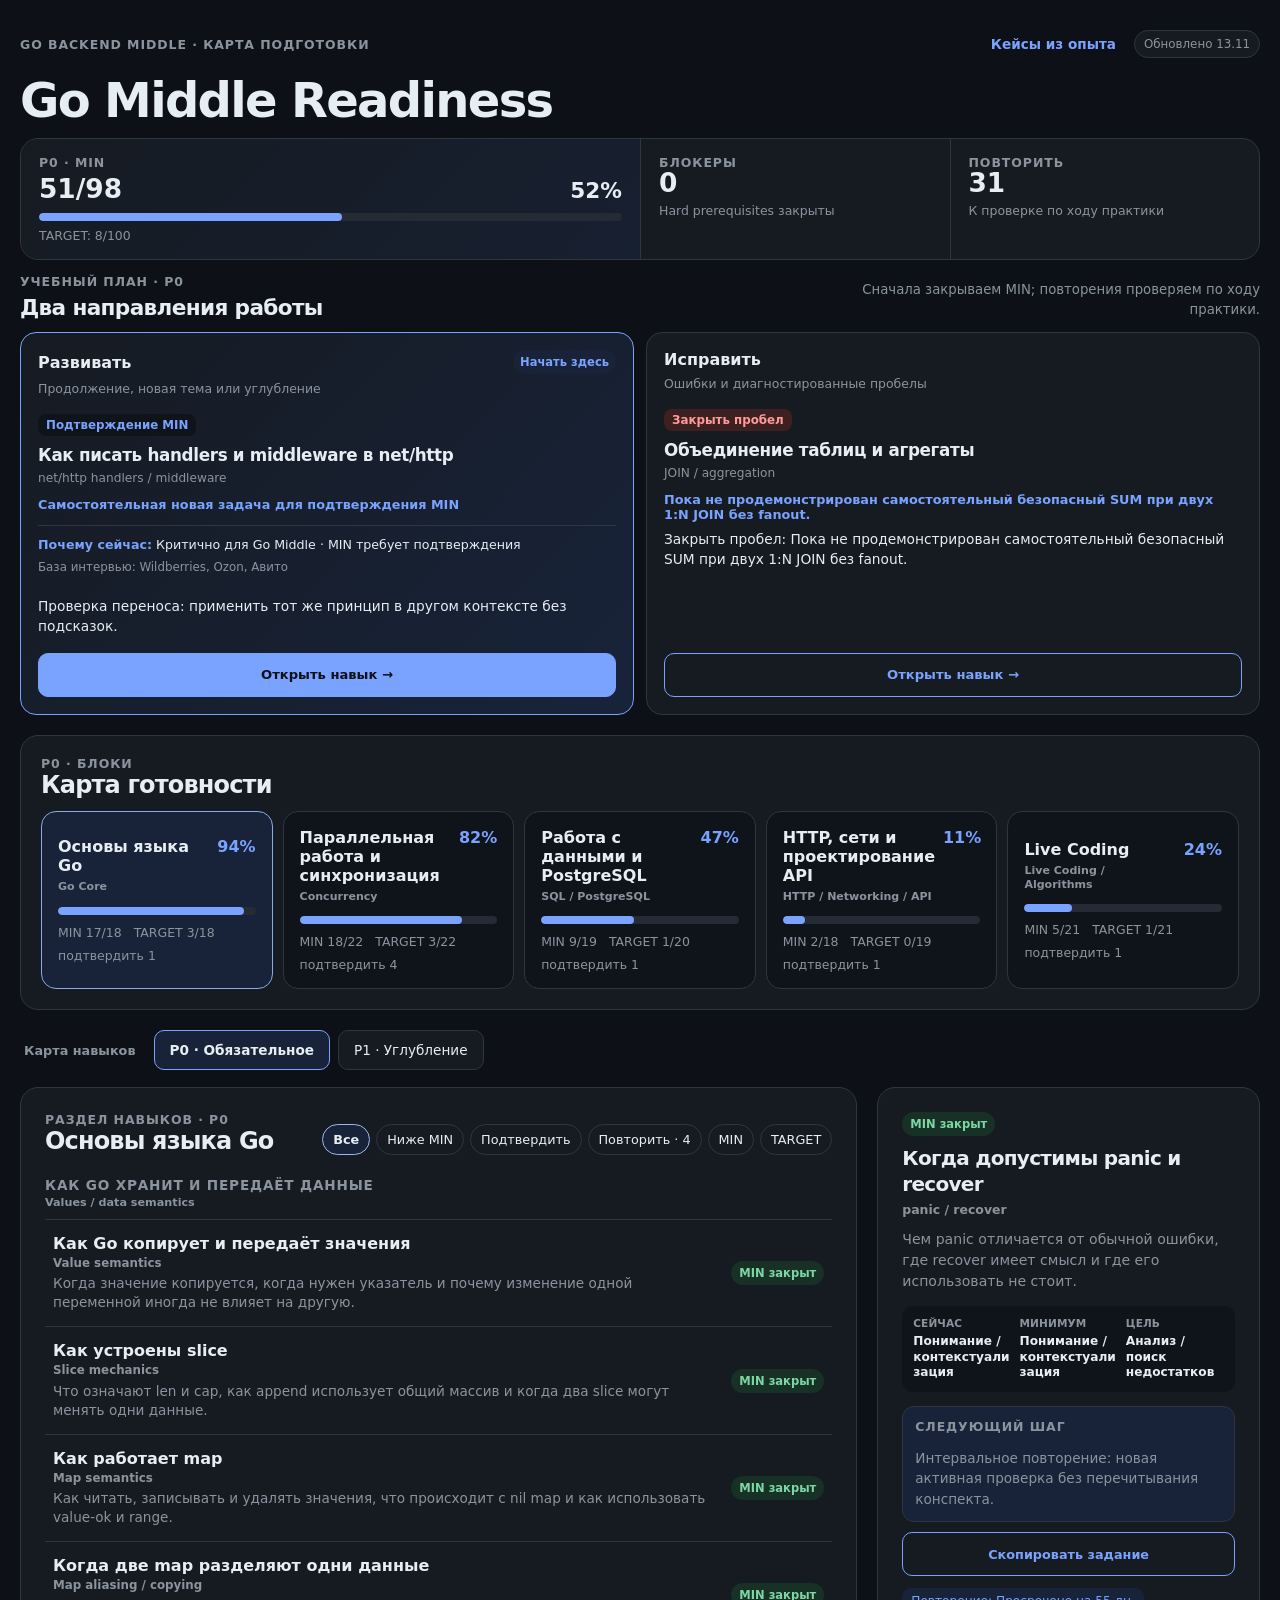
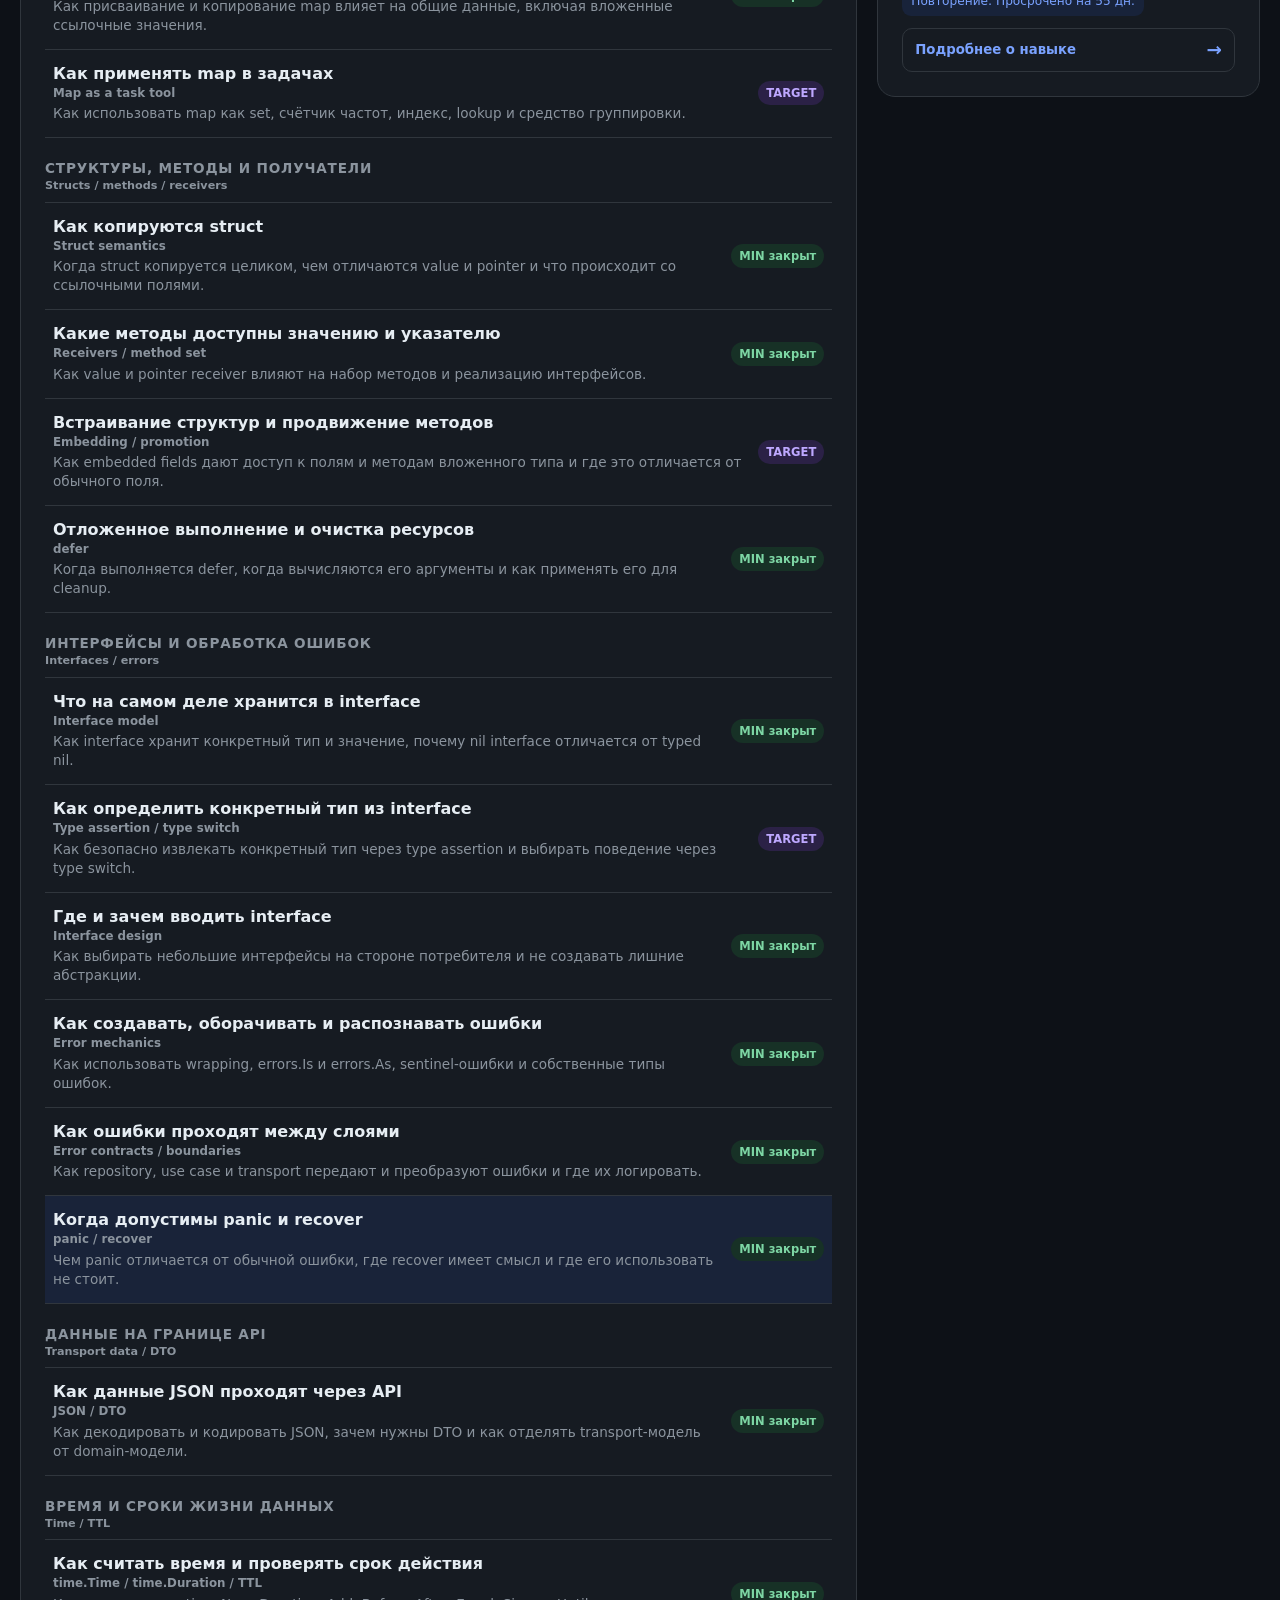
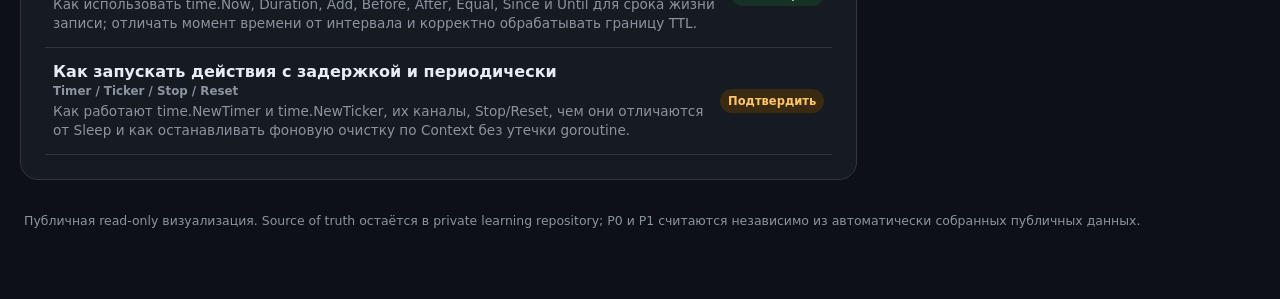
==== commit 5507f2d1: "Publish dashboard from ea7c43f862f9326765820e1cd456ba52b7bf69da" ====
--- a/index.html
+++ b/index.html
@@ -12,7 +12,7 @@
     <link rel="apple-touch-icon" href="./apple-touch-icon.png" />
     <meta name="description" content="Read-only dashboard подготовки к Go backend middle" />
     <title>Go Middle Readiness</title>
-    <script type="module" crossorigin src="./assets/index-D5mCOlRP.js"></script>
+    <script type="module" crossorigin src="./assets/index-2v18T0nr.js"></script>
     <link rel="modulepreload" crossorigin href="./assets/pwa-register-WnzzCo6e.js">
     <link rel="stylesheet" crossorigin href="./assets/pwa-register-DoYOE3Kg.css">
     <link rel="stylesheet" crossorigin href="./assets/index-CvTpv60m.css">
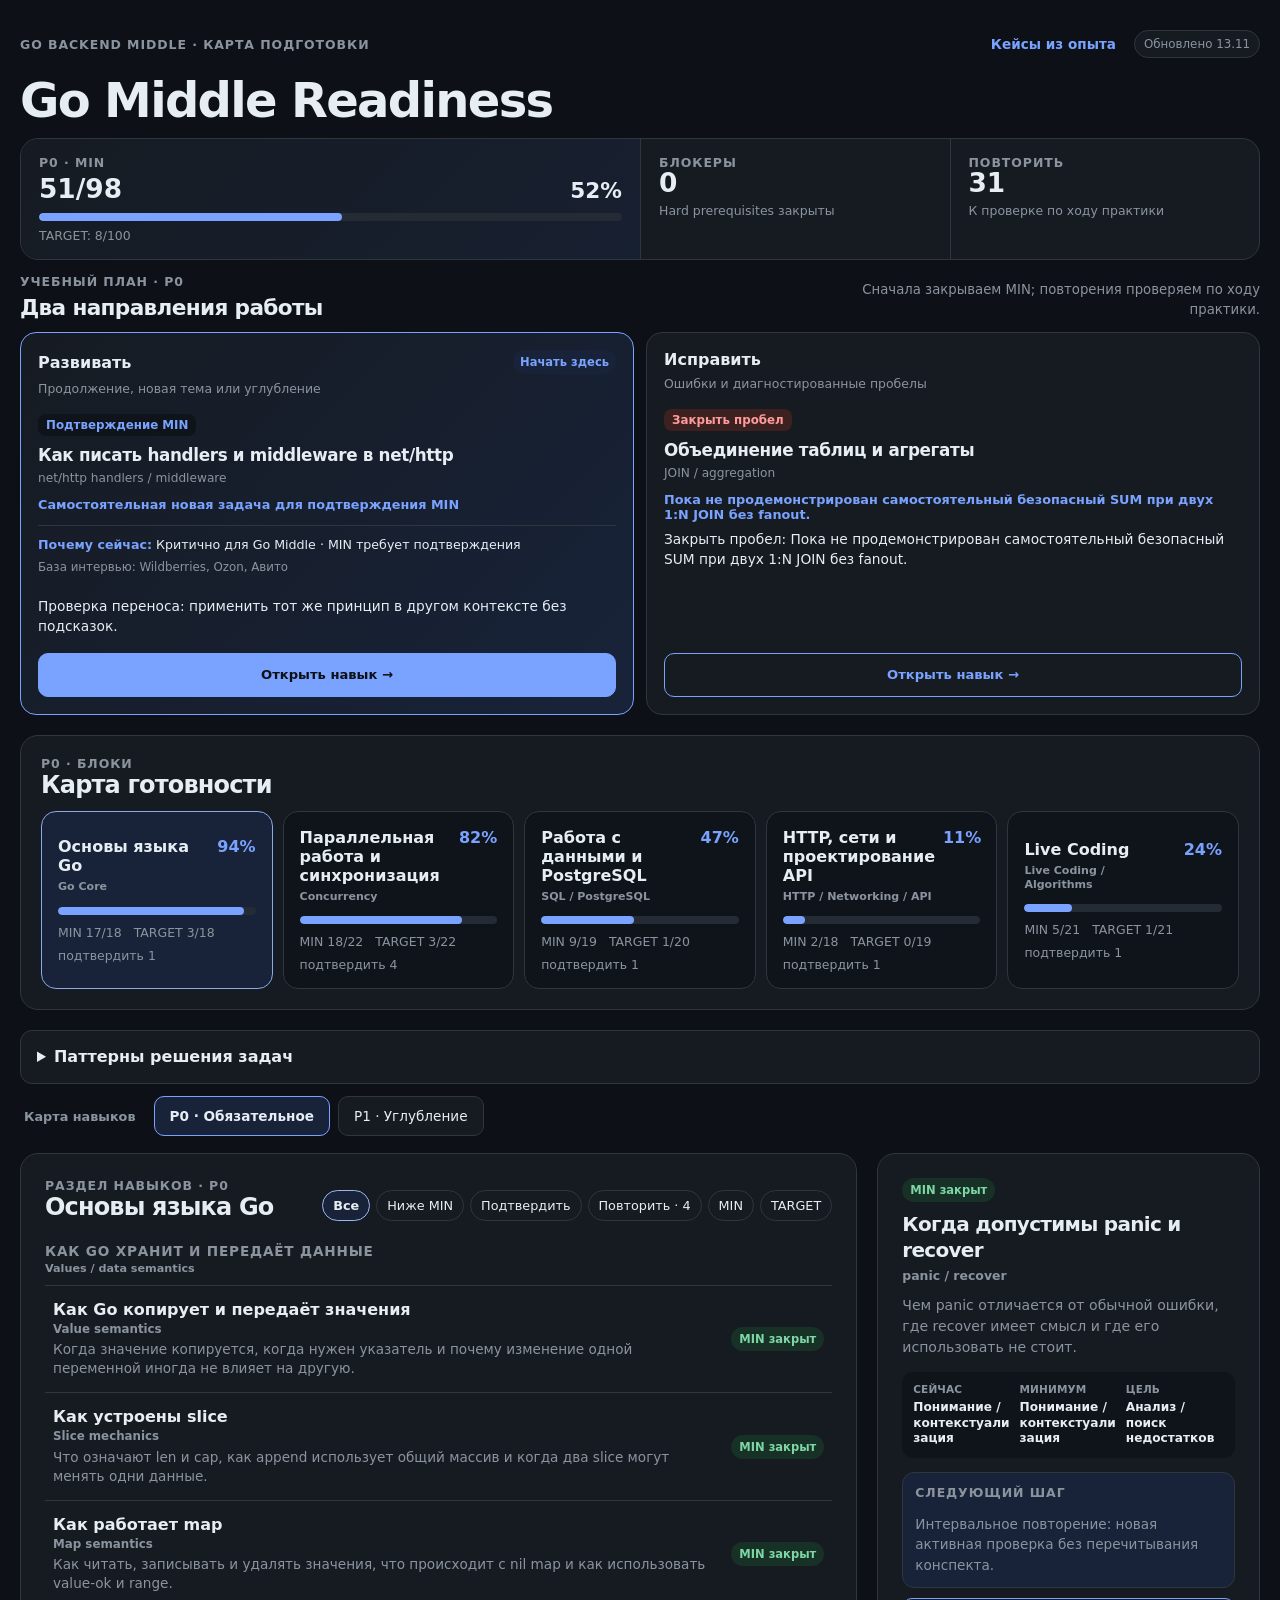
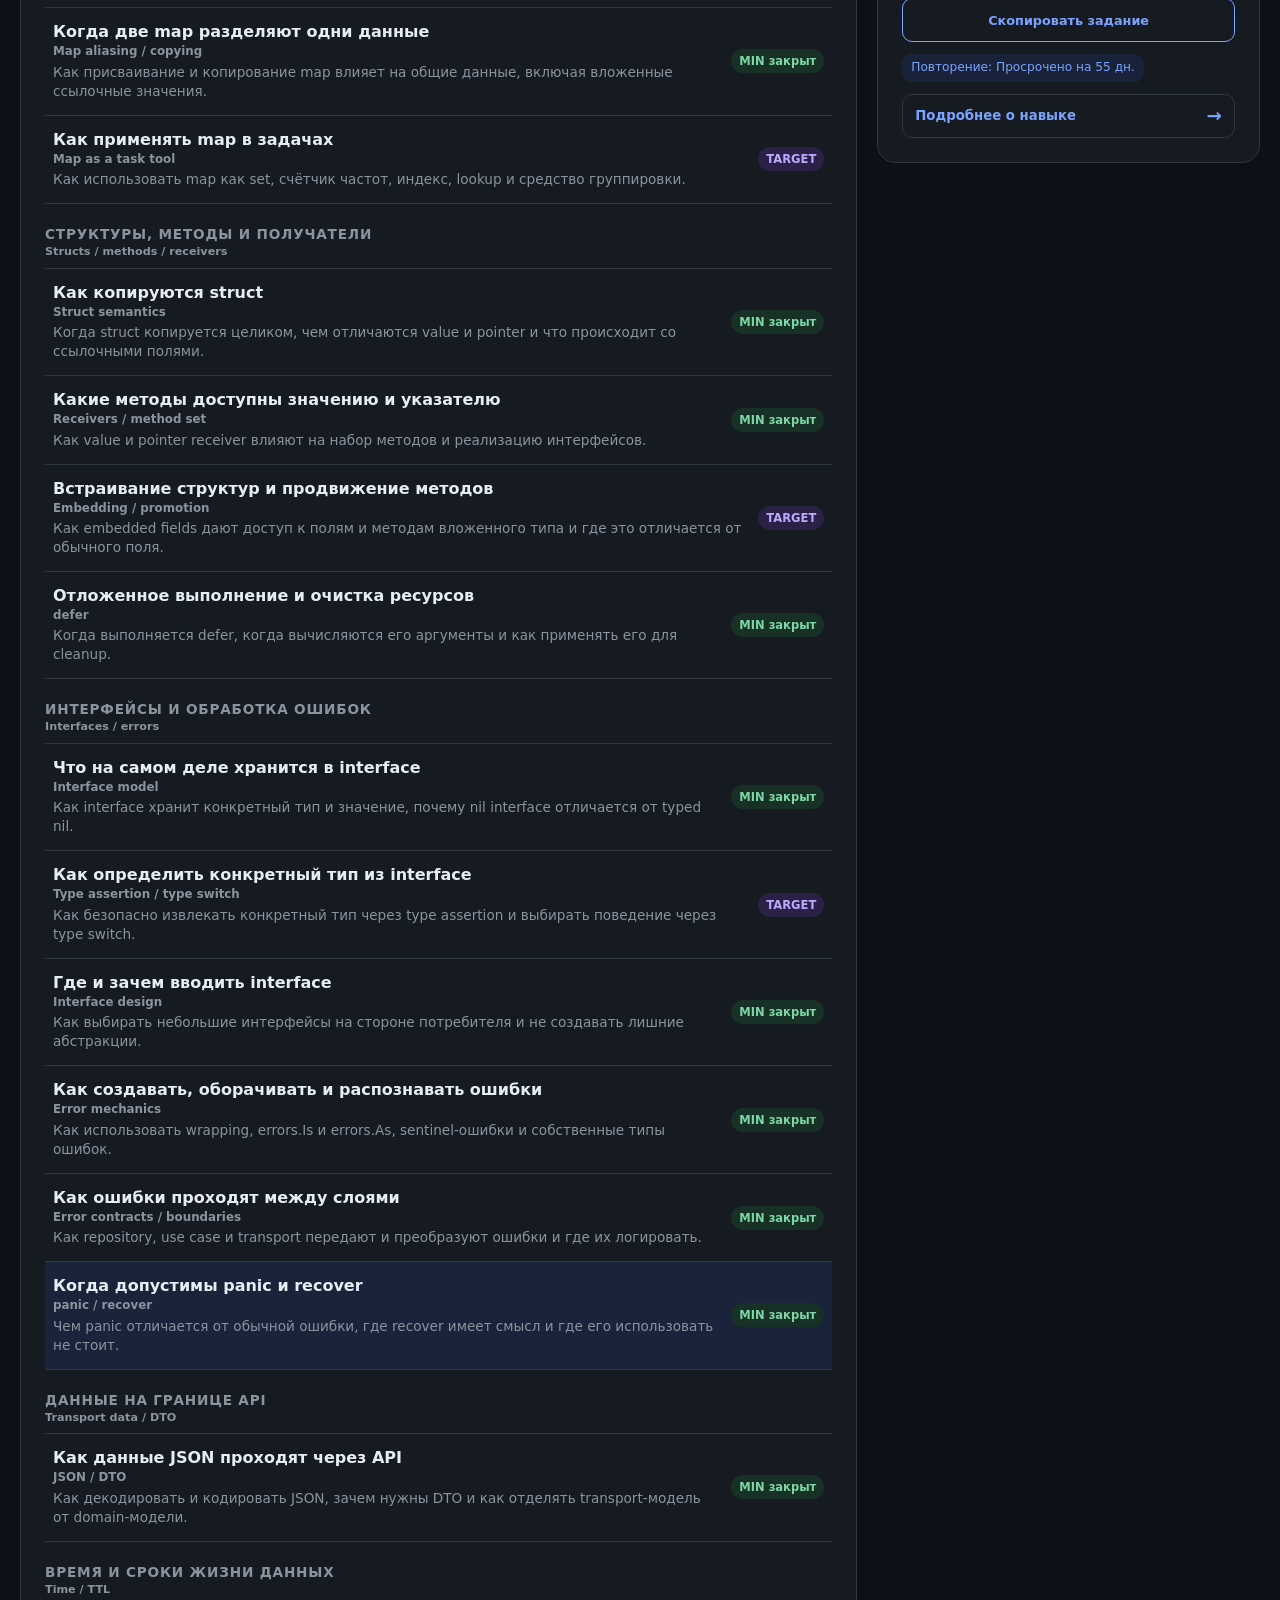
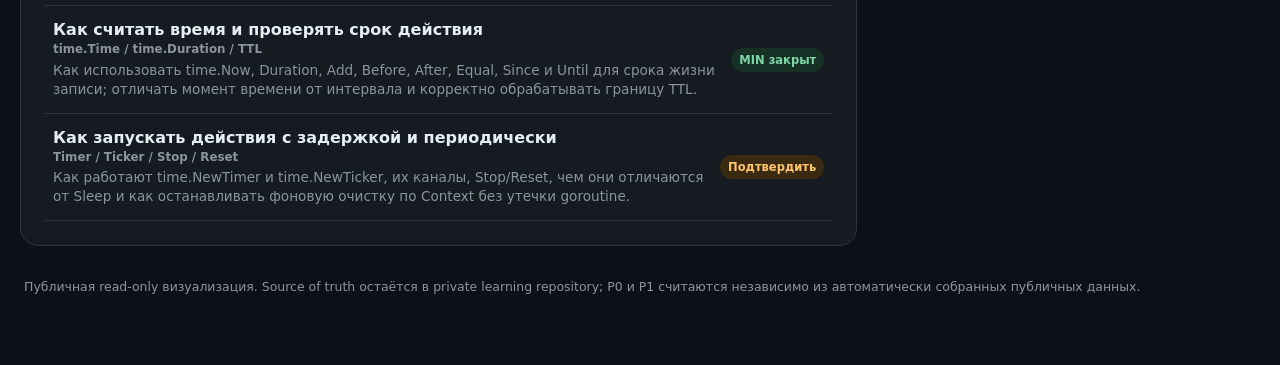
==== commit 675cd1bb: "Publish dashboard from be66dd75f3654e81785c008e75a38b6b15112d4b" ====
--- a/index.html
+++ b/index.html
@@ -12,10 +12,10 @@
     <link rel="apple-touch-icon" href="./apple-touch-icon.png" />
     <meta name="description" content="Read-only dashboard подготовки к Go backend middle" />
     <title>Go Middle Readiness</title>
-    <script type="module" crossorigin src="./assets/index-2v18T0nr.js"></script>
+    <script type="module" crossorigin src="./assets/index-Bx76NPnj.js"></script>
     <link rel="modulepreload" crossorigin href="./assets/pwa-register-WnzzCo6e.js">
     <link rel="stylesheet" crossorigin href="./assets/pwa-register-DoYOE3Kg.css">
-    <link rel="stylesheet" crossorigin href="./assets/index-CvTpv60m.css">
+    <link rel="stylesheet" crossorigin href="./assets/index-BwsqK0Zc.css">
   </head>
   <body>
     <main id="app" class="shell">
--- a/assets/index-BwsqK0Zc.css
+++ b/assets/index-BwsqK0Zc.css
@@ -0,0 +1 @@
+:root{color:#18202c;--surface:#fff;--soft:#f5f7fa;--border:#dce1e7;--text:#18202c;--muted:#697386;--accent:#2563eb;--accent-soft:#eaf1ff;--good:#177245;--good-soft:#e7f5ee;--target:#5b3fa3;--target-soft:#f0ebff;--warn:#9a5b00;--warn-soft:#fff2d9;--danger:#a03535;--danger-soft:#fdecec;background:#f0f2f5;font-family:Inter,ui-sans-serif,system-ui,-apple-system,BlinkMacSystemFont,Segoe UI,sans-serif}*{box-sizing:border-box}body{min-width:320px;color:var(--text);background:#f0f2f5;margin:0}button,a{font:inherit}button{color:inherit}.shell{width:min(1240px,100% - 32px);margin:0 auto;padding:28px 0 56px}.loading{color:var(--muted);padding:40px}.hero{justify-content:space-between;align-items:flex-start;gap:24px;margin-bottom:22px;display:flex}.hero h1,.section-title,.detail h2{letter-spacing:-.035em;margin:0}.hero h1{margin-top:8px;font-size:clamp(2.2rem,5vw,4rem);line-height:.98}.hero p{max-width:680px;color:var(--muted);line-height:1.55}.eyebrow,.label{letter-spacing:.09em;text-transform:uppercase;color:var(--muted);font-size:.76rem;font-weight:800;display:block}.updated,.chip{border:1px solid var(--border);background:var(--surface);color:var(--muted);border-radius:999px;padding:8px 11px;font-size:.8rem}.hero-compact{margin-bottom:14px;display:block}.hero-nav{justify-content:space-between;align-items:center;gap:18px;min-height:32px;margin-bottom:14px;display:flex}.hero-tabs{justify-content:flex-start;margin:0}.hero-copy .eyebrow{margin-bottom:7px}.hero-copy h1{margin:0;font-size:clamp(2rem,4vw,3rem);line-height:1}.hero-compact .updated{white-space:nowrap;padding:6px 9px;font-size:.74rem}.summary{background:var(--surface);border:1px solid var(--border);border-radius:18px;grid-template-columns:2fr 1fr 1fr;margin-bottom:14px;display:grid;overflow:hidden}.summary-item{min-width:0;padding:16px 18px}.summary-item+.summary-item{border-left:1px solid var(--border)}.summary-primary{background:linear-gradient(135deg,var(--surface) 0%,var(--accent-soft) 160%)}.summary-value{justify-content:space-between;align-items:baseline;gap:12px;margin-top:6px;display:flex}.summary-value strong,.summary-number{font-size:1.65rem;font-weight:800;line-height:1}.summary-value b{font-size:1.35rem}.summary-item>small{color:var(--muted);margin-top:7px;font-size:.75rem;display:block}.summary .bar{margin-top:10px}.readiness-card{padding:20px}.readiness-card .section-head{margin-bottom:12px}.metrics{grid-template-columns:2fr 1fr 1fr;gap:14px;margin-bottom:14px;display:grid}.card,.metric,.panel,.detail{background:var(--surface);border:1px solid var(--border);border-radius:18px}.metric{padding:20px}.metric-row{justify-content:space-between;align-items:baseline;gap:12px;display:flex}.metric-row strong,.big{font-size:2rem}.metric p{color:var(--muted);margin:12px 0 0;line-height:1.4}.bar{background:#e4e8ed;border-radius:999px;height:8px;margin-top:12px;overflow:hidden}.bar>span{background:var(--accent);border-radius:inherit;height:100%;display:block}.detail p{color:var(--muted);line-height:1.5}.levels{grid-template-columns:1fr auto 1fr auto 1fr;align-items:center;gap:8px;display:grid}.levels div{min-width:0}.levels strong{margin-top:5px;font-size:.88rem;line-height:1.3;display:block}.arrow{color:#9ca4b1}.section{margin-bottom:20px}.section-head{justify-content:space-between;align-items:flex-end;gap:18px;margin-bottom:15px;display:flex}.section-head p{max-width:470px;color:var(--muted);text-align:right;margin:0}.blocks{grid-template-columns:repeat(5,minmax(0,1fr));gap:10px;display:grid}.block{border:1px solid var(--border);background:var(--soft);text-align:left;cursor:pointer;border-radius:15px;padding:16px}.block.active,.block:hover{background:var(--accent-soft);border-color:#8aa9e8}.block-top{justify-content:space-between;gap:8px;min-height:42px;display:flex}.block-top span{color:var(--accent);font-weight:800}.block-meta{color:var(--muted);flex-wrap:wrap;gap:8px 12px;margin-top:10px;font-size:.74rem;display:flex}.layout{grid-template-columns:minmax(0,1.75fr) minmax(290px,.8fr);align-items:start;gap:20px;display:grid}.panel,.detail{padding:24px}.detail{position:sticky;top:18px}.toolbar{justify-content:space-between;align-items:flex-end;gap:18px;display:flex}.filters{flex-wrap:wrap;justify-content:flex-end;gap:6px;display:flex}.filters button{border:1px solid var(--border);cursor:pointer;background:0 0;border-radius:999px;padding:7px 10px;font-size:.77rem}.filters button.active{background:var(--accent-soft);border-color:#9db6eb;font-weight:800}.group{margin-top:22px}.group h3{color:var(--muted);letter-spacing:.06em;text-transform:uppercase;margin:0 0 8px;font-size:.83rem}.skill-list{border-top:1px solid var(--border)}.skill{border:0;border-bottom:1px solid var(--border);text-align:left;cursor:pointer;background:0 0;grid-template-columns:minmax(0,1fr) auto;align-items:center;gap:14px;width:100%;padding:14px 8px;display:grid}.skill:hover,.skill.active{background:#f8faff}.skill-title strong,.skill-title span{display:block}.skill-title span{color:var(--muted);margin-top:3px;font-size:.82rem;line-height:1.35}.status{white-space:nowrap;border-radius:999px;width:max-content;max-width:100%;padding:5px 8px;font-size:.7rem;font-weight:800;display:inline-flex}.gap{color:var(--danger);background:var(--danger-soft)}.confirm{color:var(--warn);background:var(--warn-soft)}.min{color:var(--good);background:var(--good-soft)}.target{color:var(--target);background:var(--target-soft)}.neutral{color:var(--muted);background:var(--soft)}.detail .levels{background:var(--soft);border-radius:14px;grid-template-columns:1fr;gap:10px;padding:15px}.detail .arrow{display:none}.detail-section{border-top:1px solid var(--border);margin-top:18px;padding-top:16px}.evidence{margin:8px 0 0;padding:0;list-style:none}.evidence li{margin-top:10px}.evidence a{color:var(--accent);overflow-wrap:anywhere;font-size:.82rem;font-weight:700}.evidence small{color:var(--muted);margin-top:3px;display:block}.next-list{border-top:1px solid var(--border)}.next-item{border:0;border-bottom:1px solid var(--border);text-align:left;cursor:pointer;background:0 0;grid-template-columns:38px minmax(170px,1fr) minmax(220px,1.2fr) auto;align-items:center;gap:12px;width:100%;padding:13px 4px;display:grid}.next-item:hover{background:#f8faff}.idx{color:#9ca4b1;font-weight:800}.next-main small,.next-level{color:var(--muted);margin-top:3px;font-size:.79rem;display:block}footer{color:var(--muted);padding:12px 4px;font-size:.78rem;line-height:1.5}@media (max-width:980px){.metrics{grid-template-columns:1fr 1fr}.metric.primary{grid-column:1/-1}.blocks{grid-template-columns:repeat(2,1fr)}.layout{grid-template-columns:1fr}.detail{position:static}}@media (max-width:720px){.shell{width:calc(100% - 20px);padding-top:18px}.hero,.section-head,.toolbar{display:block}.updated{display:inline-block}.hero-nav{margin-bottom:12px;display:flex}.hero-copy h1{font-size:2rem}.hero-tabs{margin:0}.summary{grid-template-columns:1fr}.summary-item+.summary-item{border-left:0;border-top:1px solid var(--border)}.summary-item{padding:13px 15px}.metrics,.blocks{grid-template-columns:1fr}.metric.primary{grid-column:auto}.section-head p{text-align:left;margin-top:10px}.filters{justify-content:flex-start;margin-top:12px}.levels{grid-template-columns:1fr}.arrow{display:none}.skill{grid-template-columns:1fr auto}.next-item{grid-template-columns:32px 1fr auto}.next-level{grid-column:2/-1}}@media (prefers-color-scheme:dark){:root{color:#e8edf5;--surface:#171b22;--soft:#11151b;--border:#2b323d;--text:#e8edf5;--muted:#9aa5b5;--accent:#7aa2ff;--accent-soft:#18233a;--good:#7dd6a4;--good-soft:#173126;--target:#bea8ff;--target-soft:#2b2146;--warn:#ffc56e;--warn-soft:#3a2a12;--danger:#ff9b9b;--danger-soft:#3d2020;background:#101318}.metric.primary{background:linear-gradient(135deg,#171b22 0%,#182033 100%)}.bar{background:#2a3039}.skill:hover,.skill.active,.next-item:hover{background:#192339}}:root{color:#e6edf3;--surface:#161b22;--soft:#0f141b;--border:#30363d;--text:#e6edf3;--muted:#8b949e;--accent:#7aa2ff;--accent-soft:#18233a;--good:#7dd6a4;--good-soft:#173126;--target:#bea8ff;--target-soft:#2b2146;--warn:#ffc56e;--warn-soft:#3a2a12;--danger:#ff9b9b;--danger-soft:#3d2020;background:#0d1117}body{background:#0d1117}.metric.primary{background:linear-gradient(135deg,#161b22 0%,#182033 100%)}.bar{background:#242b34}.skill:hover,.skill.active,.next-item:hover{background:#192339}.experience-projects{gap:16px;display:grid}.experience-project{border:1px solid var(--border);background:var(--soft);border-radius:16px;overflow:hidden}.experience-project-head{border-bottom:1px solid var(--border);justify-content:space-between;gap:20px;padding:18px 20px;display:flex}.experience-project-head h3{margin:5px 0 0;font-size:1.1rem}.experience-project-head p{color:var(--muted);margin:8px 0 0;line-height:1.45}.experience-counters{flex-wrap:wrap;justify-content:flex-end;align-items:flex-start;gap:8px;display:flex}.experience-counters span{border:1px solid var(--border);background:var(--surface);color:var(--muted);white-space:nowrap;border-radius:999px;padding:6px 9px;font-size:.72rem}.experience-counters b{color:var(--text)}.experience-list{background:var(--surface)}.experience-item{border-bottom:1px solid var(--border);grid-template-columns:minmax(0,1fr) auto;gap:16px;padding:16px 20px;display:grid}.experience-item:last-child{border-bottom:0}.experience-title{flex-wrap:wrap;align-items:center;gap:10px;display:flex}.experience-main>p,.experience-target p{color:var(--muted);margin:6px 0 0;line-height:1.45}.experience-target{background:var(--soft);border-radius:12px;margin-top:12px;padding:12px 14px}.experience-link{color:var(--accent);align-self:start;font-size:.76rem;font-weight:800;text-decoration:none}.experience-link:hover{text-decoration:underline}@media (max-width:720px){.experience-project-head{display:block}.experience-counters{justify-content:flex-start;margin-top:12px}.experience-item{grid-template-columns:1fr}.experience-link{justify-self:start}}.relation-list{gap:8px;margin-top:10px;display:grid}.relation-item{border:1px solid var(--border);background:var(--soft);text-align:left;cursor:pointer;border-radius:12px;justify-content:space-between;align-items:center;gap:10px;width:100%;padding:10px 12px;display:flex}.relation-item:hover{border-color:var(--accent)}.relation-item strong{font-size:.84rem;line-height:1.3}.relation-empty{margin-bottom:0}.detail-next-step{background:var(--accent-soft);border:1px solid var(--border);border-radius:12px;padding:14px}.detail-next-step.detail-section{margin-top:18px}.detail-next-step p{margin-bottom:0}.copy-task{border:1px solid var(--accent);width:100%;color:var(--accent);cursor:pointer;background:0 0;border-radius:10px;margin-top:10px;padding:9px 11px;font-size:.78rem;font-weight:800}.copy-task:hover{background:var(--accent-soft)}.copy-task.copied{border-color:var(--good);background:var(--good-soft);color:var(--good)}.relation-item.is-blocking{border-color:color-mix(in srgb,var(--danger) 45%,var(--border));background:color-mix(in srgb,var(--danger-soft) 62%,var(--surface))}.skill-title strong .skill-lock{filter:none;opacity:1;color:var(--warn);margin-right:7px;font-size:.82rem;line-height:1;display:inline-block}.relation-copy{min-width:0}.relation-copy strong,.relation-copy small{display:block}.relation-copy small{color:var(--muted);margin-top:4px;font-size:.72rem;line-height:1.3}.active-issue{background:var(--soft);border-radius:12px;padding:14px}.active-issue.detail-section{margin-top:18px}.issue-heading{justify-content:space-between;align-items:center;gap:10px;margin-top:9px;display:flex}.issue-heading small{color:var(--muted);font-size:.74rem}.issue-type{letter-spacing:.04em;text-transform:uppercase;border-radius:999px;padding:4px 8px;font-size:.68rem;font-weight:800;display:inline-flex}.issue-gap{color:var(--warn);background:var(--warn-soft)}.issue-misconception{color:var(--danger);background:var(--danger-soft)}.issue-source{color:var(--accent);margin-top:8px;font-size:.76rem;font-weight:800;text-decoration:none;display:inline-block}.issue-source:hover{text-decoration:underline}.review-section{background:var(--soft);border-radius:12px;padding:14px}.review-section.detail-section{margin-top:18px}.review-heading{justify-content:space-between;align-items:baseline;gap:12px;margin-top:9px;display:flex}.review-heading strong{font-size:.92rem}.review-heading span{color:var(--muted);text-align:right;font-size:.78rem}.review-due,.review-overdue{border:1px solid var(--warn)}.review-overdue{background:var(--danger-soft)}.review-due .review-heading strong,.review-overdue .review-heading strong{color:var(--warn)}button:focus-visible,a:focus-visible{outline:3px solid var(--accent);outline-offset:3px}.eyebrow,.label{letter-spacing:.075em;font-size:.78rem}.summary-item>small,.block-meta{font-size:.78rem}.filters button{font-size:.8rem}.group h3{font-size:.85rem}.skill-title span{font-size:.85rem;line-height:1.4}.status{font-size:.72rem}.current-focus{background:linear-gradient(135deg,var(--surface) 0%,var(--accent-soft) 180%);justify-content:space-between;align-items:center;gap:24px;margin-bottom:20px;padding:20px 22px;display:flex}.current-focus-copy{min-width:0}.current-focus-title{flex-wrap:wrap;align-items:center;gap:10px;margin-top:7px;display:flex}.current-focus-title h2{letter-spacing:-.025em;margin:0;font-size:1.35rem}.current-focus-meta{color:var(--muted);margin:7px 0 0;font-size:.84rem}.current-focus-step{max-width:760px;margin:8px 0 0;line-height:1.45}.current-focus-button{border:1px solid var(--accent);background:var(--accent);color:#0d1117;cursor:pointer;border-radius:11px;flex:none;padding:10px 14px;font-size:.82rem;font-weight:800}.current-focus-button:hover{filter:brightness(1.08)}.next-steps-card{padding:24px}.next-action{color:var(--muted);font-size:.82rem;line-height:1.4}.relation-copy small,.experience-counters span,.issue-heading small{font-size:.76rem}.evidence a{font-size:.84rem}.copy-task{font-size:.8rem}@media (max-width:720px){.current-focus{padding:17px;display:block}.current-focus-button{width:100%;margin-top:14px}.next-item{grid-template-columns:32px 1fr auto}.next-action{grid-column:2/-1}.next-steps-card{padding:18px}}.technical-term{color:var(--muted);letter-spacing:0;text-transform:none;margin-top:4px;font-size:.72rem;font-weight:600;line-height:1.3;display:block}.block-top strong .technical-term{margin-top:5px;font-size:.69rem;font-weight:600}.group h3 .technical-term{letter-spacing:0;text-transform:none;margin-top:3px;font-size:.7rem;font-weight:600}.skill-title>.technical-term{margin-top:3px;font-size:.74rem}.detail-term{margin-top:5px;margin-bottom:10px;font-size:.78rem}.current-focus-term{margin-top:5px;font-size:.76rem}.study-plan-panel{margin:0 0 20px}.study-plan-heading{justify-content:space-between;align-items:end;gap:16px;margin:0 0 12px;display:flex}.study-plan-heading h2{letter-spacing:-.03em;margin:6px 0 0;font-size:1.35rem}.study-plan-heading p{max-width:420px;color:var(--muted);text-align:right;margin:0;font-size:.83rem;line-height:1.5}.study-plan-grid{grid-template-columns:repeat(3,minmax(0,1fr));gap:12px;display:grid}.study-plan-grid-two{grid-template-columns:repeat(2,minmax(0,1fr))}.study-plan-card{border:1px solid var(--border);background:var(--surface);border-radius:16px;flex-direction:column;min-width:0;padding:17px;display:flex}.study-plan-card.is-recommended{border-color:var(--accent);background:linear-gradient(135deg,var(--surface),var(--accent-soft))}.study-plan-card-head{flex-wrap:wrap;justify-content:space-between;align-items:center;gap:8px;display:flex}.study-plan-category{font-size:1rem;font-weight:800}.study-plan-recommended{background:var(--accent-soft);color:var(--accent);border-radius:999px;padding:5px 7px;font-size:.72rem;font-weight:800}.study-plan-subtitle{color:var(--muted);margin-top:6px;font-size:.78rem;line-height:1.4;display:block}.study-plan-activity{background:var(--soft);color:var(--accent);border-radius:8px;align-self:start;margin-top:17px;padding:4px 8px;font-size:.74rem;font-weight:800;display:inline-block}.study-plan-fix .study-plan-activity{background:var(--danger-soft);color:var(--danger)}.study-plan-reinforce .study-plan-activity{background:var(--warn-soft);color:var(--warn)}.study-plan-card h3{letter-spacing:-.02em;margin:9px 0 0;font-size:1.05rem;line-height:1.3}.study-plan-term{color:var(--muted);margin-top:4px;font-size:.76rem;display:block}.study-plan-reason{color:var(--accent);margin:12px 0 0;font-size:.8rem;font-weight:750}.study-plan-step{margin:8px 0 16px;font-size:.86rem;line-height:1.45}.study-plan-why{border-top:1px solid var(--border);color:var(--text);padding-top:10px;font-size:.79rem;line-height:1.45}.study-plan-why strong{color:var(--accent)}.study-plan-evidence{color:var(--muted);margin-top:5px;font-size:.74rem;display:block}.study-plan-scheduled{color:var(--muted);margin:6px 0;font-size:.75rem;line-height:1.4;display:block}.study-plan-open{border:1px solid var(--accent);background:var(--accent);color:#0d1117;cursor:pointer;border-radius:10px;width:100%;min-height:44px;margin-top:auto;padding:10px;font-size:.82rem;font-weight:800}.study-plan-card:not(.is-recommended) .study-plan-open{color:var(--accent);background:0 0}.study-plan-open:hover{filter:brightness(1.12)}.study-plan-empty{color:var(--muted);margin:24px 0 2px;font-size:.88rem;line-height:1.5}@media (max-width:980px){.study-plan-grid{grid-template-columns:1fr 1fr}.study-plan-heading{align-items:start}}@media (max-width:720px){.study-plan-grid{grid-template-columns:1fr}.study-plan-heading{display:block}.study-plan-heading p{text-align:left;margin-top:8px}}@media (min-width:721px){.layout>.detail{align-self:start;max-height:none}.layout>.detail>.detail-section:not(.detail-next-step){display:none}.layout>.detail>p{-webkit-line-clamp:3;-webkit-box-orient:vertical;margin:10px 0 14px;font-size:.88rem;display:-webkit-box;overflow:hidden}.layout>.detail>h2{margin-top:9px;font-size:1.25rem;line-height:1.3}.layout>.detail>.levels{border-radius:11px;grid-template-columns:repeat(3,minmax(0,1fr));gap:8px;padding:11px;display:grid}.layout>.detail>.levels strong{overflow-wrap:anywhere;font-size:.76rem}.layout>.detail>.levels .label{letter-spacing:.01em;font-size:.66rem}.layout>.detail>.detail-next-step{margin-top:14px;padding:12px}.layout>.detail>.detail-next-step p{-webkit-line-clamp:4;-webkit-box-orient:vertical;font-size:.85rem;line-height:1.5;display:-webkit-box;overflow:hidden}.layout>.detail>.copy-task{min-height:44px}.detail-hints{flex-wrap:wrap;gap:7px;margin-top:12px;display:flex}.detail-hint{background:var(--soft);color:var(--muted);border-radius:9px;padding:6px 9px;font-size:.76rem;line-height:1.3;display:inline-block}.detail-hint-issue{color:var(--warn);background:var(--warn-soft)}.detail-hint-review{color:var(--accent);background:var(--accent-soft)}.detail-expand{border:1px solid var(--border);width:100%;min-height:44px;color:var(--accent);cursor:pointer;background:0 0;border-radius:10px;justify-content:space-between;align-items:center;gap:12px;margin-top:12px;padding:10px 12px;font-size:.83rem;font-weight:800;display:flex}.detail-expand:hover{background:var(--accent-soft);border-color:var(--accent)}.detail-expand span{font-size:1.15rem}}.detail-drawer-layer[hidden]{display:none!important}.detail-drawer-layer{z-index:100;isolation:isolate;justify-content:flex-end;display:flex;position:fixed;inset:0}.detail-drawer-backdrop{background:#04080fb8;position:absolute;inset:0}.detail-drawer-panel{background:var(--surface);border-left:1px solid var(--border);flex-direction:column;width:min(560px,100vw - 24px);height:100%;max-height:100dvh;display:flex;position:relative;overflow:hidden;box-shadow:-16px 0 45px #00000047}.detail-drawer-header{border-bottom:1px solid var(--border);flex:none;justify-content:space-between;align-items:center;gap:14px;padding:20px 24px;display:flex}.detail-drawer-header h2{letter-spacing:-.025em;margin:5px 0 0;font-size:1.2rem;line-height:1.3}.detail-drawer-close{border:1px solid var(--border);background:var(--soft);width:44px;height:44px;color:var(--text);cursor:pointer;border-radius:12px;flex:0 0 44px;font-size:1.1rem}.detail-drawer-close:hover{border-color:var(--accent);background:var(--accent-soft)}.detail-drawer-content{overscroll-behavior:contain;min-height:0;padding:22px 24px calc(32px + env(safe-area-inset-bottom,0px));flex:auto;overflow-y:auto}.detail-drawer-content>.detail{box-shadow:none;background:0 0;border:0;padding:0;display:block;position:static;top:auto;overflow:visible}.detail-drawer-content .detail>.detail-section{display:block}.detail-drawer-content .detail>p{-webkit-line-clamp:unset;margin:12px 0;display:block;overflow:visible}.detail-drawer-content .detail>.levels{grid-template-columns:1fr}.detail-drawer-content .detail>.detail-next-step p{-webkit-line-clamp:unset;display:block;overflow:visible}.detail-drawer-content .detail .relation-item{min-height:44px}.detail-drawer-active{overflow:hidden}@media (max-width:720px){.detail-hints,.detail-expand{display:none}.detail-drawer-layer{display:none!important}}@media (prefers-reduced-motion:no-preference){.detail-drawer-panel{animation:.2s ease-out skill-drawer-enter}@keyframes skill-drawer-enter{0%{opacity:.75;transform:translate(12px)}to{opacity:1;transform:translate(0)}}}.reference-link{color:var(--accent);align-items:center;gap:8px;margin-top:10px;font-size:.83rem;font-weight:700;text-decoration:none;display:inline-flex}.reference-link:hover{text-decoration:underline}.hero-topline{justify-content:space-between;align-items:center;gap:16px;min-height:32px;margin-bottom:16px;display:flex}.hero-top-actions{flex-wrap:wrap;justify-content:flex-end;align-items:center;gap:14px;display:flex}.hero-section-link{color:var(--accent);cursor:pointer;text-align:left;background:0 0;border:0;padding:7px 4px;font-size:.85rem;font-weight:750}.hero-section-link:hover{text-decoration:underline}.hero-section-link:focus-visible,.priority-nav button:focus-visible{outline:3px solid var(--accent);outline-offset:2px}.hero-compact .priority-nav{border-top:1px solid var(--border);align-items:center;gap:22px;margin-top:20px;padding:14px 0 3px;display:flex}.priority-nav-label{color:var(--muted);font-size:.82rem;font-weight:750}.hero-compact .priority-nav .hero-tabs{justify-content:flex-start;gap:8px}.hero-compact .priority-nav button{background:var(--surface);border-radius:10px;min-height:40px;padding:10px 15px;font-size:.86rem}.hero-compact .priority-nav button.active{background:var(--accent-soft);color:#163e83;border-color:#92ade2}@media (max-width:720px){.hero-topline{flex-wrap:wrap}.hero-top-actions{gap:8px}.hero-compact .priority-nav{flex-direction:column;align-items:flex-start;gap:8px}.hero-compact .priority-nav .hero-tabs{width:100%}.hero-compact .priority-nav button{flex:1}}.skill-map-switch{flex-wrap:wrap;align-items:center;gap:18px;margin:-3px 0 14px;padding:3px 4px;display:flex}.skill-map-switch-title{color:var(--muted);font-size:.8rem;font-weight:800}.skill-map-switch .hero-tabs{justify-content:flex-start;gap:8px}.skill-map-switch .hero-tabs button{background:var(--surface);border-radius:10px;min-height:40px;padding:10px 15px;font-size:.85rem}.skill-map-switch .hero-tabs button.active{background:var(--accent-soft);border-color:var(--accent);color:var(--text)}.skill-map-switch button:focus-visible,.map-block-nav button:focus-visible{outline:3px solid var(--accent);outline-offset:2px}.map-block-nav{flex-wrap:wrap;align-items:center;gap:8px;margin-bottom:14px;display:flex}.map-block-nav button{border:1px solid var(--border);background:var(--surface);color:var(--muted);cursor:pointer;border-radius:10px;padding:9px 12px;font-size:.82rem}.map-block-nav button.active{border-color:var(--accent);background:var(--accent-soft);color:var(--text);font-weight:800}@media (max-width:720px){.skill-map-switch,.map-block-nav{display:none}}.mechanism-map{border:1px solid var(--border);background:var(--surface);color:var(--text);border-radius:12px;margin:12px 0;padding:14px 16px}.mechanism-map summary{cursor:pointer;overflow-wrap:anywhere;font-weight:700;line-height:1.5}.mechanism-map summary:focus-visible{outline:2px solid var(--accent);outline-offset:3px}.mechanism-map p{color:var(--muted);margin:8px 0;font-size:.88rem;line-height:1.5}.mechanism-group{border-top:1px solid var(--border);padding:10px 0}.mechanism-group summary small,.mechanism-row small{color:var(--muted);font-size:.8rem;font-weight:400;display:block}.mechanism-row{background:var(--soft);border-radius:8px;margin-top:8px;padding:10px;font-size:.9rem}#mobile-app{display:none}@media (max-width:720px){body.mobile-mode #app{display:none!important}body.mobile-mode #mobile-app{--surface:#171f2b;--soft:#0d141d;--border:#2c3746;--text:#eaf0f7;--muted:#a0afc0;--accent:#93b6ff;--accent-soft:#202f49;--good:#86d6ab;--good-soft:#183428;--target:#c5adff;--target-soft:#302644;--warn:#f6c779;--warn-soft:#352818;--danger:#ffa2a2;--danger-soft:#392328;background:var(--soft);width:100%;min-height:100dvh;color:var(--text);font-family:Inter,ui-sans-serif,system-ui,-apple-system,BlinkMacSystemFont,Segoe UI,sans-serif;display:block}#mobile-app,#mobile-app *{box-sizing:border-box}#mobile-app button,#mobile-app input{font:inherit}#mobile-app button{cursor:pointer;-webkit-tap-highlight-color:transparent}#mobile-app button:focus-visible,#mobile-app a:focus-visible,#mobile-app input:focus-visible,#mobile-app summary:focus-visible{outline:3px solid var(--accent);outline-offset:2px}#mobile-app .mobile-content{width:100%;max-width:580px;min-height:100dvh;padding:20px 16px calc(98px + env(safe-area-inset-bottom,0px));margin:0 auto}#mobile-app .mobile-heading-row{justify-content:space-between;align-items:center;gap:10px;display:flex}#mobile-app .mobile-heading-row h1{flex:1;min-width:0}#mobile-app .mobile-refresh-icon{border:1px solid var(--border);background:var(--surface);width:44px;height:44px;min-height:44px;color:var(--accent);cursor:pointer;border-radius:11px;flex:0 0 44px;justify-content:center;align-items:center;padding:0;display:inline-flex}#mobile-app .mobile-refresh-icon svg{width:21px;height:21px}#mobile-app .mobile-refresh-icon:disabled{opacity:.65;cursor:default}#mobile-app .mobile-refresh-icon.is-refreshing svg{animation:.85s linear infinite mobile-refresh-spin}@keyframes mobile-refresh-spin{to{transform:rotate(360deg)}}#mobile-app .mobile-refresh-feedback{bottom:calc(93px + env(safe-area-inset-bottom,0px));z-index:70;border:1px solid var(--border);background:var(--surface);border-radius:12px;max-width:560px;margin:0 auto;padding:12px 14px;font-size:14px;line-height:1.4;position:fixed;left:14px;right:14px;box-shadow:0 8px 25px #00000029}#mobile-app .mobile-header{padding:0 1px 17px}#mobile-app .mobile-brand{color:var(--muted);letter-spacing:.13em;font-size:11px;font-weight:850;display:block}#mobile-app .mobile-header h1{letter-spacing:-.045em;margin:7px 0 1px;font-size:29px;line-height:1.1}#mobile-app .mobile-header p{color:var(--muted);margin:7px 0 0;font-size:14px;line-height:1.45}#mobile-app .mobile-segment{border:1px solid var(--border);background:#151e2b;border-radius:13px;grid-template-columns:1fr 1fr;gap:4px;margin-bottom:15px;padding:3px;display:grid}#mobile-app .mobile-segment button{min-height:44px;color:var(--muted);background:0 0;border:0;border-radius:10px;padding:7px 8px;font-size:14px;font-weight:750}#mobile-app .mobile-segment button.active{color:var(--text);background:#2a374b;box-shadow:0 1px 5px #00000021}#mobile-app .mobile-readiness{border:1px solid var(--border);background:var(--surface);border-radius:17px;margin-bottom:14px;padding:17px 17px 15px}#mobile-app .mobile-readiness-top{justify-content:space-between;align-items:flex-end;gap:12px;display:flex}#mobile-app .mobile-readiness-label{letter-spacing:.085em;color:var(--muted);font-size:11px;font-weight:800;display:block}#mobile-app .mobile-readiness-value{align-items:baseline;gap:9px;margin-top:6px;display:flex}#mobile-app .mobile-readiness-value strong{letter-spacing:-.05em;font-variant-numeric:tabular-nums;font-size:29px;font-weight:850;line-height:1.1}#mobile-app .mobile-readiness-value>span{color:var(--muted);font-size:13px}#mobile-app .mobile-readiness-percent{color:var(--good);font-variant-numeric:tabular-nums;font-size:16px;font-weight:800;line-height:1.6}#mobile-app .mobile-readiness-progress{background:#374252;border-radius:999px;width:100%;height:7px;margin-top:12px;overflow:hidden}#mobile-app .mobile-readiness-progress>span{border-radius:inherit;background:var(--good);height:100%;display:block}#mobile-app .mobile-readiness-bottom{border-top:1px solid var(--border);flex-wrap:wrap;align-items:center;gap:14px;margin-top:13px;padding-top:12px;display:flex}#mobile-app .mobile-readiness-meta{color:var(--muted);align-items:center;gap:7px;font-size:13px;line-height:1.35;display:inline-flex}#mobile-app .mobile-readiness-meta:first-child svg{color:var(--warn)}#mobile-app .mobile-readiness-meta svg{flex:none;width:17px;height:17px}#mobile-app .mobile-readiness-meta strong{color:var(--text);font-variant-numeric:tabular-nums;font-weight:800}#mobile-app .mobile-focus{background:var(--surface);border:1px solid #506488;border-radius:18px;margin-bottom:20px;padding:18px;box-shadow:0 10px 24px #00000021}#mobile-app .mobile-eyebrow{letter-spacing:.07em;color:var(--muted);font-size:11px;font-weight:850;display:block}#mobile-app .mobile-focus-top{flex-wrap:wrap;justify-content:space-between;align-items:center;gap:8px;display:flex}#mobile-app .mobile-activity{white-space:normal;border:1px solid #0000;border-radius:999px;align-items:center;gap:5px;max-width:100%;padding:5px 9px;font-size:12px;font-weight:800;line-height:1.25;display:inline-flex}#mobile-app .mobile-activity-review{color:var(--warn);background:var(--warn-soft);border-color:var(--warn)}#mobile-app .mobile-activity-review:before{content:"↻";font-size:15px;line-height:1}#mobile-app .mobile-activity-new{color:var(--accent);background:var(--accent-soft);border-color:var(--accent)}#mobile-app .mobile-activity-new:before{content:"+";font-size:15px;line-height:1}#mobile-app .mobile-activity-confirm{color:var(--target);background:var(--target-soft);border-color:var(--target)}#mobile-app .mobile-activity-fix{color:var(--danger);background:var(--danger-soft);border-color:var(--danger)}#mobile-app .mobile-activity-practice,#mobile-app .mobile-activity-other{color:var(--muted);background:var(--soft);border-color:var(--border)}#mobile-app .mobile-focus h2{letter-spacing:-.035em;margin:14px 0 0;font-size:21px;line-height:1.23}#mobile-app .mobile-term{color:var(--muted);margin-top:4px;font-size:13px;line-height:1.4;display:block}#mobile-app .mobile-focus-context{color:var(--muted);line-height:1.4;margin:7px 0 0!important;font-size:13px!important}#mobile-app .mobile-focus-step{color:var(--text);font-size:15px;line-height:1.5;margin:16px 0 18px!important}#mobile-app .mobile-muted{color:var(--muted);font-size:14px;line-height:1.45}#mobile-app .mobile-focus .mobile-muted{margin:8px 0;font-size:13px}#mobile-app .mobile-primary{background:var(--accent);color:#0d1117;border:0;border-radius:12px;justify-content:center;align-items:center;gap:10px;width:100%;min-height:48px;padding:10px 14px;font-size:15px;font-weight:800;display:flex;box-shadow:0 3px 8px #00000017}#mobile-app .mobile-card{background:var(--surface);border:1px solid var(--border);border-radius:17px;margin-bottom:14px;overflow:hidden}#mobile-app .mobile-followups{padding:0 2px}#mobile-app .mobile-followups h2{letter-spacing:-.02em;margin:0 0 8px;font-size:17px;font-weight:800}#mobile-app .mobile-followups-list{display:grid}#mobile-app .mobile-queue-item{border:0;border-bottom:1px solid var(--border);text-align:left;background:0 0;grid-template-columns:42px minmax(0,1fr) 18px;align-items:center;gap:12px;width:100%;min-height:72px;padding:13px 1px;display:grid}#mobile-app .mobile-queue-item:last-child{border-bottom:0}#mobile-app .mobile-step-icon{background:var(--surface);border:1px solid var(--border);width:42px;height:42px;color:var(--muted);border-radius:12px;justify-content:center;align-items:center;display:inline-flex}#mobile-app .mobile-step-icon svg{width:20px;height:20px}#mobile-app .mobile-step-icon-review{color:var(--warn)}#mobile-app .mobile-step-icon-new{color:var(--accent)}#mobile-app .mobile-step-icon-confirm{color:var(--target)}#mobile-app .mobile-step-icon-fix{color:var(--danger)}#mobile-app .mobile-queue-body{min-width:0;display:block}#mobile-app .mobile-queue-body .mobile-activity{background:0 0;border:0;border-radius:0;max-width:100%;margin:0 0 5px;padding:0;font-size:12px;display:block}#mobile-app .mobile-queue-body .mobile-activity:before{content:none}#mobile-app .mobile-queue-item strong{font-size:15px;font-weight:750;line-height:1.35;display:block}#mobile-app .mobile-queue-item small{color:var(--muted);margin-top:4px;font-size:13px;line-height:1.45;display:block}#mobile-app .mobile-chevron{color:var(--muted);flex:0 0 18px;width:18px;height:18px}#mobile-app .mobile-followups-empty{color:var(--muted);padding:8px 0;font-size:14px;line-height:1.5}#mobile-app .mobile-bottom-nav{z-index:50;padding:8px max(12px,calc((100% - 580px)/2 + 12px)) max(10px,calc(env(safe-area-inset-bottom,0px) - 10px));border-top:1px solid var(--border);background:#151d28;grid-template-columns:repeat(3,minmax(0,1fr));display:grid;position:fixed;bottom:0;left:0;right:0;transform:translateZ(0);box-shadow:0 -6px 18px #0003}#mobile-app .mobile-bottom-nav button{min-width:0;min-height:58px;color:var(--muted);background:0 0;border:0;border-radius:12px;flex-direction:column;justify-content:center;align-items:center;gap:4px;font-size:12px;font-weight:750;display:flex}#mobile-app .mobile-bottom-nav button.active{color:var(--accent);background:#213047}#mobile-app.mobile-keyboard-open .mobile-bottom-nav{display:none}#mobile-app.mobile-keyboard-open .mobile-content{padding-bottom:calc(28px + env(safe-area-inset-bottom,0px))}#mobile-app .mobile-nav-icon{flex:none;width:22px;height:22px}#mobile-app .mobile-search{margin:1px 0 14px;display:block}#mobile-app .mobile-search-label{color:var(--muted);margin-bottom:6px;font-size:13px;font-weight:700;display:block}#mobile-app .mobile-search input{border:1px solid var(--border);background:var(--surface);width:100%;min-height:48px;color:var(--text);border-radius:13px;outline:none;padding:12px 14px;font-size:16px;display:block}#mobile-app .mobile-row{text-align:left;border:0;border-bottom:1px solid var(--border);background:0 0;justify-content:space-between;align-items:center;gap:12px;width:100%;min-height:62px;padding:14px;display:flex}#mobile-app .mobile-row:last-child{border-bottom:0}#mobile-app .mobile-row>span:first-child{flex:1;min-width:0}#mobile-app .mobile-row strong{font-size:16px;font-weight:750;line-height:1.35;display:block}#mobile-app .mobile-row small{color:var(--muted);margin-top:4px;font-size:13px;line-height:1.4;display:block}#mobile-app .mobile-row-meta{color:var(--muted);margin-top:7px;font-size:12px;line-height:1.4;display:block}#mobile-app .mobile-block-row{align-items:center}#mobile-app .mobile-block-main{flex:1;min-width:0}#mobile-app .mobile-progress-track{background:var(--border);border-radius:999px;width:100%;height:6px;margin-top:10px;display:block;overflow:hidden}#mobile-app .mobile-progress-track>span{border-radius:inherit;background:var(--good);height:100%;display:block}#mobile-app .mobile-block-numbers{text-align:right;flex:0 0 72px;min-width:0}#mobile-app .mobile-block-numbers strong{white-space:nowrap;font-variant-numeric:tabular-nums;font-size:16px;line-height:1.2}#mobile-app .mobile-block-numbers small{margin-top:4px;font-size:12px;line-height:1.25}#mobile-app .mobile-block-note{color:var(--warn);margin-top:6px;font-size:12px;line-height:1.35;display:block}#mobile-app .mobile-skill-state{flex:0 0 106px;justify-content:flex-start;align-items:center;gap:5px;min-width:0;max-width:106px;font-size:12px;font-weight:750;line-height:1.3;display:inline-flex}#mobile-app .mobile-state-symbol{border:1px solid;border-radius:50%;flex:0 0 19px;justify-content:center;align-items:center;width:19px;height:19px;font-size:13px;line-height:1;display:inline-flex}#mobile-app .mobile-state-label{overflow-wrap:break-word;min-width:0}#mobile-app .mobile-state-min{color:var(--good)}#mobile-app .mobile-state-target{color:var(--target)}#mobile-app .mobile-state-confirm{color:var(--warn)}#mobile-app .mobile-state-gap{color:var(--danger)}#mobile-app .mobile-state-unassessed,#mobile-app .mobile-state-neutral,#mobile-app .mobile-state-unknown{color:var(--muted)}#mobile-app .mobile-search-result{gap:8px}#mobile-app .mobile-search-result .mobile-skill-state{flex-basis:94px;max-width:94px}#mobile-app .mobile-skill-group h2{justify-content:space-between;align-items:center;gap:10px;display:flex}#mobile-app .mobile-skill-group h2>span:first-child{flex:1;min-width:0}#mobile-app .mobile-group-progress{letter-spacing:0;text-transform:none;border:1px solid var(--border);max-width:118px;color:var(--text);background:var(--surface);font-variant-numeric:tabular-nums;border-radius:999px;flex:none;padding:5px 8px;font-size:12px;font-weight:800;line-height:1.3}#mobile-app .mobile-empty{background:var(--surface);border:1px solid var(--border);color:var(--muted);border-radius:14px;padding:18px;font-size:14px;line-height:1.5}#mobile-app .mobile-subheader{align-items:flex-start;gap:12px;margin:0 0 18px;display:flex}#mobile-app .mobile-subheader>button{border:1px solid var(--border);background:var(--surface);width:44px;height:44px;min-height:44px;font-size:inherit;border-radius:12px;flex:0 0 44px;padding:0;line-height:1}#mobile-app .mobile-subheader>button svg{vertical-align:middle;width:19px;height:19px}#mobile-app .mobile-subheader>div{flex:1;min-width:0;padding-top:3px}#mobile-app .mobile-subheader>.mobile-refresh-icon{font-size:inherit;margin-left:auto;padding:0}#mobile-app .mobile-subheader h1{letter-spacing:-.025em;margin:5px 0 0;font-size:22px;line-height:1.2}#mobile-app .mobile-subtitle{margin-top:4px;font-size:15px;font-weight:750;line-height:1.3;display:block}#mobile-app .mobile-filter-row{flex-wrap:wrap;align-items:center;gap:6px;margin-bottom:12px;display:flex}#mobile-app .mobile-filter-row button{border:1px solid var(--border);background:var(--surface);border-radius:999px;min-height:44px;padding:10px 12px;font-size:13px;font-weight:750}#mobile-app .mobile-filter-row button.active{color:var(--accent);background:var(--accent-soft);border-color:var(--accent)}#mobile-app .mobile-filter-more{position:relative}#mobile-app .mobile-filter-more summary{border:1px solid var(--border);background:var(--surface);cursor:pointer;border-radius:999px;align-items:center;min-height:44px;padding:10px 12px;font-size:13px;font-weight:750;list-style:none;display:flex}#mobile-app .mobile-filter-more summary::-webkit-details-marker{display:none}#mobile-app .mobile-filter-more>div{z-index:2;border:1px solid var(--border);background:var(--surface);border-radius:12px;gap:6px;padding:9px;display:grid;position:absolute;top:calc(100% + 5px);right:0;box-shadow:0 8px 25px #0000001f}#mobile-app .mobile-skill-group{background:var(--surface);border:1px solid var(--border);border-radius:16px;margin-bottom:12px;overflow:hidden}#mobile-app .mobile-skill-group h2{background:var(--accent-soft);margin:0;padding:15px 14px;font-size:14px;line-height:1.3}#mobile-app .mobile-skill-row{border:0;border-bottom:1px solid var(--border);text-align:left;background:0 0;justify-content:space-between;align-items:center;gap:9px;width:100%;min-height:62px;padding:13px 14px;display:flex}#mobile-app .mobile-skill-row:last-child{border-bottom:0}#mobile-app .mobile-skill-info{flex:1;min-width:0}#mobile-app .mobile-skill-info strong{font-size:15px;font-weight:750;line-height:1.4;display:block}#mobile-app .mobile-skill-info small{color:var(--muted);margin-top:4px;font-size:13px;line-height:1.35;display:block}#mobile-app .mobile-status{white-space:normal;text-align:center;flex:none;max-width:108px;font-size:12px;line-height:1.25}#mobile-app .mobile-skill-detail{background:var(--surface);border:1px solid var(--border);border-radius:17px;margin-bottom:10px;padding:18px}#mobile-app .mobile-detail-lead h1{margin:13px 0 0;font-size:22px;line-height:1.25}#mobile-app .mobile-detail-lead p{color:var(--muted);margin:12px 0;font-size:15px;line-height:1.5}#mobile-app .mobile-levels .levels{background:var(--soft);border-radius:12px;grid-template-columns:repeat(2,minmax(0,1fr));gap:8px;margin:14px 0;padding:12px;display:grid}#mobile-app .mobile-levels .levels>div{min-width:0}#mobile-app .mobile-levels .levels>div:last-of-type{grid-column:1/-1}#mobile-app .mobile-levels .levels .arrow{display:none}#mobile-app .mobile-levels .levels .label{letter-spacing:0;text-transform:none;font-size:12px}#mobile-app .mobile-levels .levels strong{margin-top:4px;font-size:14px;line-height:1.4;display:block}#mobile-app .mobile-detail-next .detail-section{border:1px solid var(--accent);background:var(--accent-soft);border-radius:12px;margin:12px 0;padding:14px}#mobile-app .mobile-detail-next .detail-section .label{font-size:12px}#mobile-app .mobile-next-heading{flex-wrap:wrap;justify-content:space-between;align-items:center;gap:8px;min-height:44px;display:flex}#mobile-app .mobile-next-heading .label{flex:1;min-width:0}#mobile-app .mobile-copy-inline{border:1px solid var(--accent);white-space:nowrap;min-height:44px;color:var(--accent);cursor:pointer;-webkit-tap-highlight-color:transparent;background:#00000012;border-radius:10px;justify-content:center;align-items:center;gap:6px;padding:8px 10px;font-size:13px;font-weight:800;line-height:1.2;display:inline-flex}#mobile-app .mobile-copy-inline svg{flex:none;width:17px;height:17px}#mobile-app .mobile-copy-inline.is-copied{color:var(--good);border-color:var(--good);background:var(--good-soft)}#mobile-app .mobile-copy-inline:focus-visible{outline:3px solid var(--accent);outline-offset:2px}#mobile-app .mobile-detail-next .detail-section p{color:var(--text);margin:9px 0 0;font-size:15px;line-height:1.5}#mobile-app .mobile-skill-detail .detail-section{margin-top:13px;padding-top:13px}#mobile-app .mobile-detail-prerequisites .detail-section{border-top:1px solid var(--border);margin-top:18px}#mobile-app .mobile-skill-detail .relation-item{text-align:left;min-height:48px;margin-top:5px;padding:12px;font-size:14px}#mobile-app .mobile-skill-detail .relation-copy strong{font-size:14px}#mobile-app .mobile-skill-detail .relation-copy small{font-size:12px;line-height:1.4}#mobile-app .mobile-skill-detail .review-section,#mobile-app .mobile-skill-detail .active-issue{border-radius:12px;padding:12px}#mobile-app .mobile-skill-detail .review-heading{flex-wrap:wrap}#mobile-app .mobile-skill-detail .review-heading strong{font-size:15px}#mobile-app .mobile-skill-detail .review-heading span{font-size:13px}#mobile-app .mobile-skill-detail .review-section p,#mobile-app .mobile-skill-detail .active-issue p{font-size:14px;line-height:1.5}#mobile-app .mobile-disclosure{border-top:1px solid var(--border)}#mobile-app .mobile-disclosure summary{cursor:pointer;justify-content:space-between;align-items:center;gap:8px;min-height:52px;font-size:14px;font-weight:750;list-style:none;display:flex}#mobile-app .mobile-disclosure summary::-webkit-details-marker{display:none}#mobile-app .mobile-disclosure[open] summary span{transform:rotate(180deg)}#mobile-app .mobile-disclosure-body{padding:0 0 14px;font-size:14px;line-height:1.5}#mobile-app .mobile-disclosure-body .relation-item{min-height:48px}#mobile-app .mobile-disclosure-body .evidence{margin-top:4px}#mobile-app .mobile-disclosure-body .evidence a{overflow-wrap:anywhere}#mobile-app .mobile-case-detail{padding:17px}#mobile-app .mobile-case-detail h2{margin:22px 0 8px;font-size:15px}#mobile-app .mobile-case-detail p{color:var(--muted);margin:0;font-size:15px;line-height:1.55}#mobile-app .mobile-source-link{min-height:44px;color:var(--accent);align-items:center;margin-top:18px;font-size:15px;font-weight:750;display:inline-flex}:root.go-ios-pwa,:root.go-ios-pwa body.mobile-mode{overscroll-behavior:none;height:100%;min-height:0;overflow:hidden}:root.go-ios-pwa body.mobile-mode{width:100%;position:relative}:root.go-ios-pwa body.mobile-mode #mobile-app{width:100%;height:var(--go-app-height,100dvh);min-height:0;transform:translate3d(0,var(--go-app-top,0px),0);overscroll-behavior:none;flex-direction:column;display:flex;position:absolute;top:0;left:0;right:0;overflow:hidden}:root.go-ios-pwa #mobile-app .mobile-content{overscroll-behavior-y:contain;-webkit-overflow-scrolling:touch;overflow-anchor:none;flex:auto;height:auto;min-height:0;padding-bottom:26px;overflow:hidden auto}:root.go-ios-pwa #mobile-app .mobile-bottom-nav{flex:none;width:100%;position:relative;bottom:auto;left:auto;right:auto;transform:none}:root.go-ios-pwa.go-keyboard-open #mobile-app .mobile-bottom-nav{visibility:hidden;opacity:0;pointer-events:none;transform:translateY(calc(100% + 1rem))}:root.go-ios-pwa #mobile-app:has(input:focus) .mobile-bottom-nav{visibility:hidden;opacity:0;pointer-events:none;transform:translateY(calc(100% + 1rem))}:root.go-ios-pwa #mobile-app:has(textarea:focus) .mobile-bottom-nav{visibility:hidden;opacity:0;pointer-events:none;transform:translateY(calc(100% + 1rem))}#mobile-app .mobile-study-plan{gap:9px;padding:0 0 4px;display:grid}#mobile-app .mobile-study-plan>h2{letter-spacing:-.02em;margin:0 0 2px;font-size:18px;line-height:1.25}#mobile-app .mobile-plan-card{box-sizing:border-box;border:1px solid var(--border);background:var(--surface);width:100%;min-width:0;color:var(--text);text-align:left;border-radius:14px;margin:0;padding:12px 14px;display:block}#mobile-app .mobile-plan-action{cursor:pointer;appearance:none;-webkit-tap-highlight-color:transparent;transition:background .12s,border-color .12s}#mobile-app .mobile-plan-action:active{background:var(--accent-soft)}#mobile-app .mobile-plan-action:focus-visible{outline:3px solid var(--accent);outline-offset:2px}#mobile-app .mobile-plan-card.is-recommended{border-color:var(--accent)}#mobile-app .mobile-plan-heading{align-items:center;gap:10px;width:100%;min-width:0;display:flex}#mobile-app .mobile-plan-heading>.mobile-step-icon{border-radius:10px;flex:0 0 36px;width:36px;height:36px}#mobile-app .mobile-plan-heading>.mobile-step-icon svg{width:19px;height:19px}#mobile-app .mobile-plan-heading-copy{flex-direction:column;flex:1;gap:2px;min-width:0;display:flex}#mobile-app .mobile-plan-heading-copy strong{font-size:15px;font-weight:800;line-height:1.25}#mobile-app .mobile-plan-heading-copy small{color:var(--muted);font-size:12px;font-weight:650;line-height:1.3}#mobile-app .mobile-plan-recommended{color:var(--accent);white-space:nowrap;flex:none;font-size:10px;font-weight:800;line-height:1.2}#mobile-app .mobile-plan-chevron{width:17px;height:17px;color:var(--accent);opacity:.9;flex:0 0 17px}#mobile-app .mobile-plan-task{margin:9px 0 0;display:block}#mobile-app .mobile-plan-skill{-webkit-line-clamp:2;letter-spacing:-.01em;-webkit-box-orient:vertical;font-size:16px;font-weight:750;line-height:1.3;display:-webkit-box;overflow:hidden}#mobile-app .mobile-plan-term{color:var(--muted);white-space:nowrap;text-overflow:ellipsis;margin-top:3px;font-size:12px;line-height:1.35;display:block;overflow:hidden}#mobile-app .mobile-plan-why{-webkit-line-clamp:2;color:var(--accent);-webkit-box-orient:vertical;margin-top:7px;font-size:12px;font-weight:600;line-height:1.4;display:-webkit-box;overflow:hidden}#mobile-app .mobile-plan-idle{border-color:var(--border);opacity:.72;background:0 0;padding:11px 14px}#mobile-app .mobile-plan-idle .mobile-step-icon{color:var(--muted)}@media (hover:hover){#mobile-app .mobile-plan-action:hover{background:var(--accent-soft);border-color:var(--accent)}}@media (prefers-reduced-motion:reduce){#mobile-app *{scroll-behavior:auto!important;transition:none!important;animation:none!important}}#mobile-app .mobile-guide-link{background:var(--surface);border:1px solid var(--border);min-height:44px;color:var(--accent);border-radius:12px;justify-content:space-between;align-items:center;gap:10px;margin:0 0 15px;padding:10px 14px;font-size:.86rem;font-weight:750;text-decoration:none;display:flex}#mobile-app .mobile-guide-link:active{background:var(--accent-soft)}}
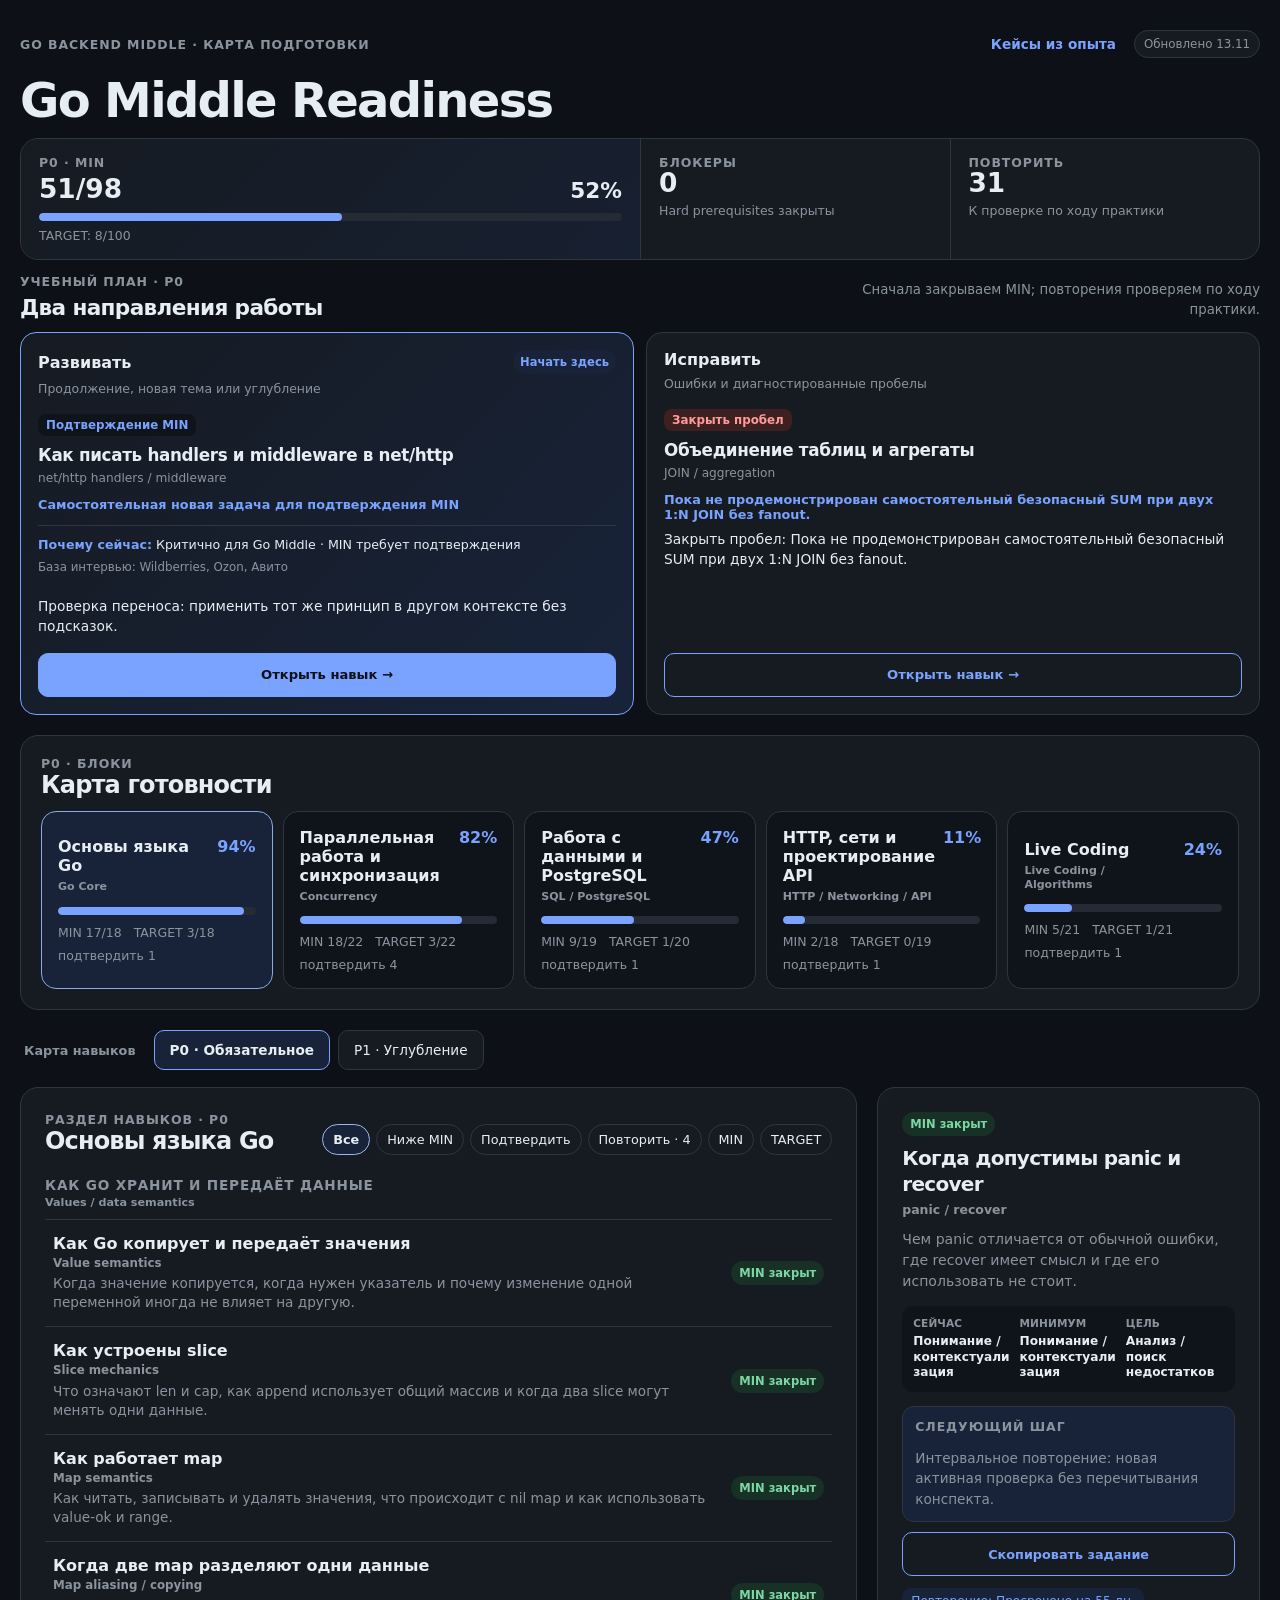
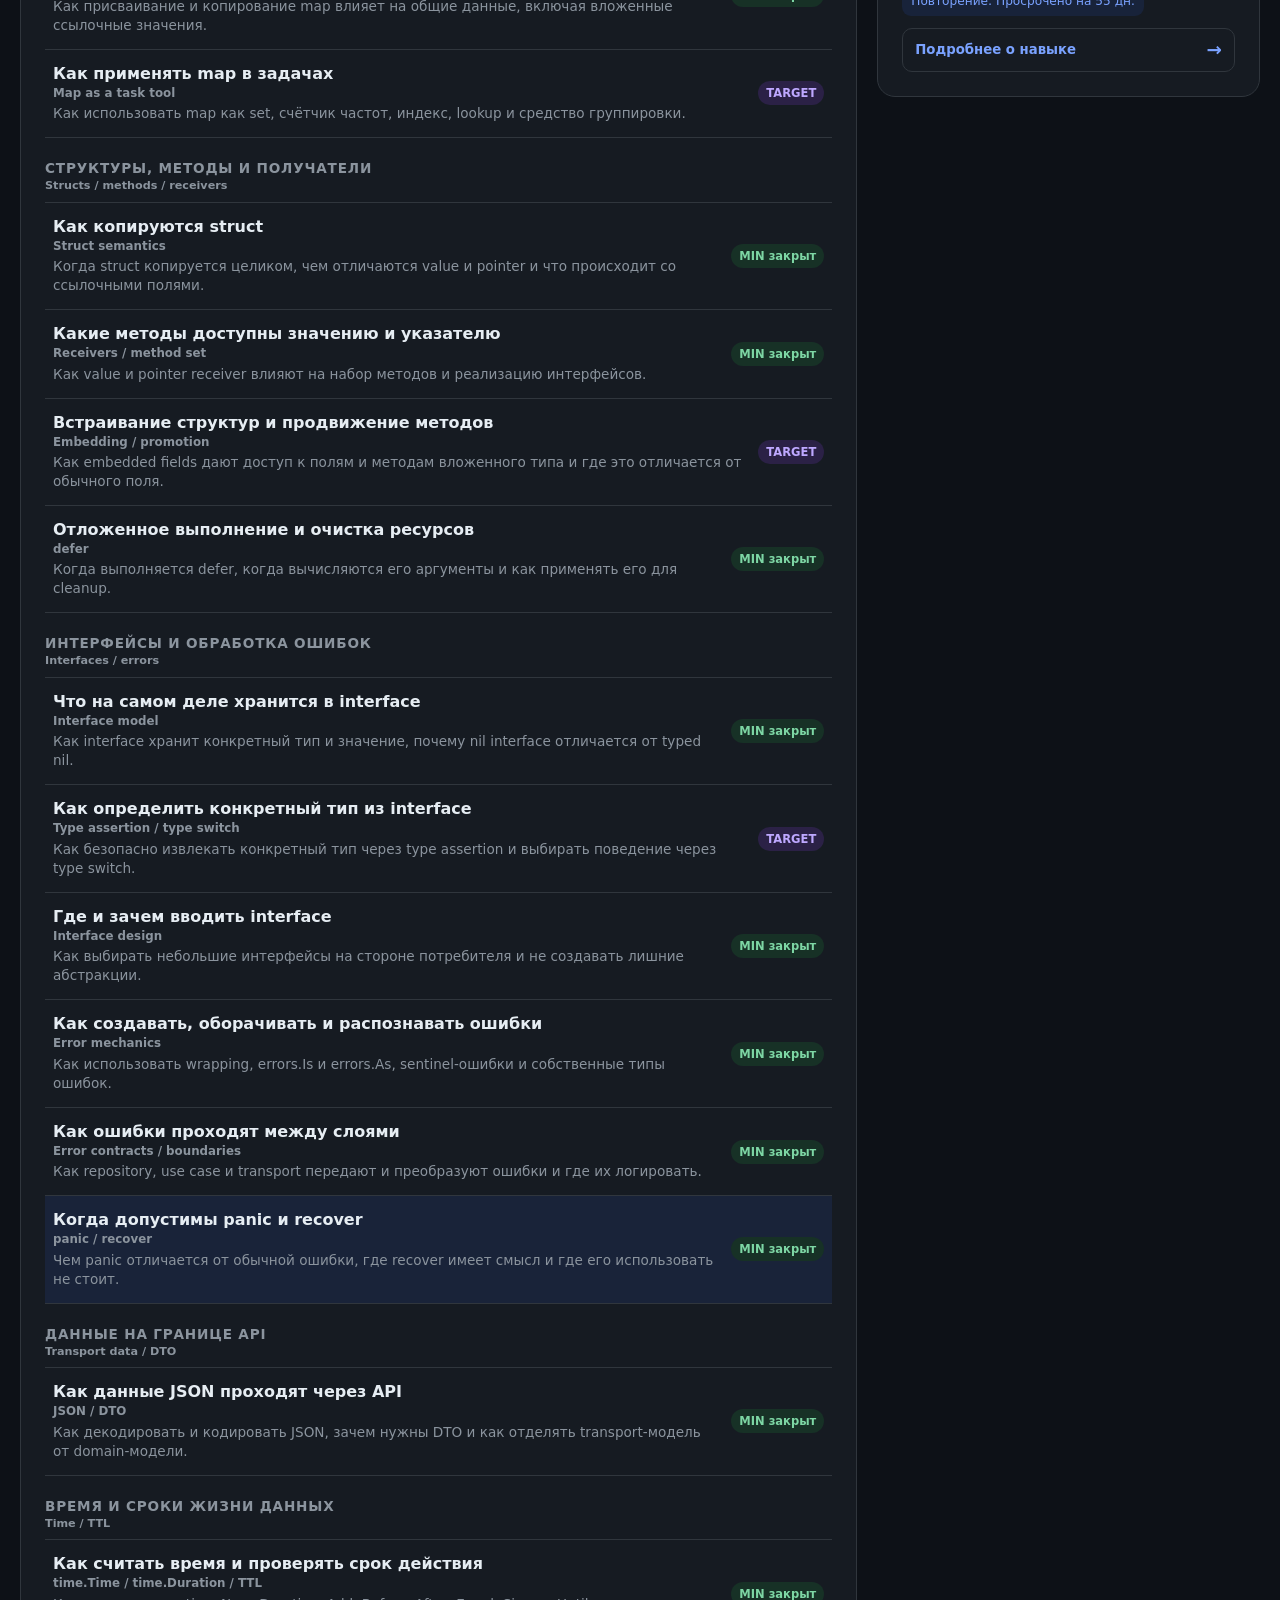
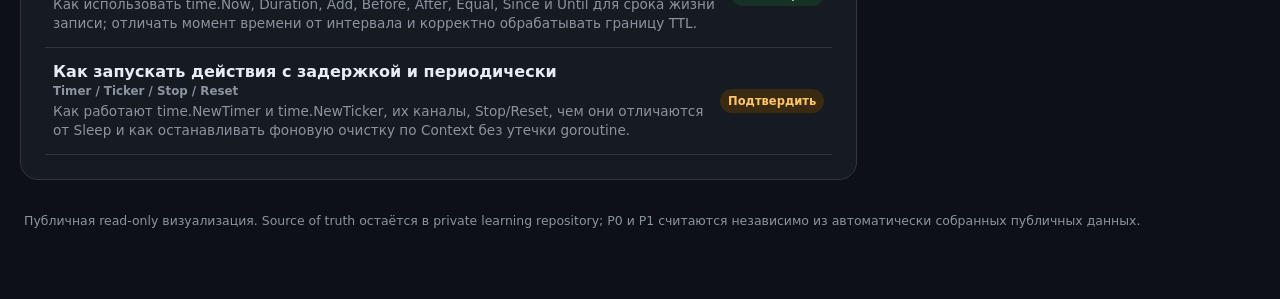
==== commit 6ce8e9e0: "Publish dashboard from 7c426b35d8b493b79aef313465fda68d1968049c" ====
--- a/index.html
+++ b/index.html
@@ -12,10 +12,10 @@
     <link rel="apple-touch-icon" href="./apple-touch-icon.png" />
     <meta name="description" content="Read-only dashboard подготовки к Go backend middle" />
     <title>Go Middle Readiness</title>
-    <script type="module" crossorigin src="./assets/index-Bx76NPnj.js"></script>
+    <script type="module" crossorigin src="./assets/index-ehzjMPiD.js"></script>
     <link rel="modulepreload" crossorigin href="./assets/pwa-register-WnzzCo6e.js">
     <link rel="stylesheet" crossorigin href="./assets/pwa-register-DoYOE3Kg.css">
-    <link rel="stylesheet" crossorigin href="./assets/index-BwsqK0Zc.css">
+    <link rel="stylesheet" crossorigin href="./assets/index-DNmpOD1C.css">
   </head>
   <body>
     <main id="app" class="shell">
--- a/assets/index-DNmpOD1C.css
+++ b/assets/index-DNmpOD1C.css
@@ -0,0 +1 @@
+:root{color:#18202c;--surface:#fff;--soft:#f5f7fa;--border:#dce1e7;--text:#18202c;--muted:#697386;--accent:#2563eb;--accent-soft:#eaf1ff;--good:#177245;--good-soft:#e7f5ee;--target:#5b3fa3;--target-soft:#f0ebff;--warn:#9a5b00;--warn-soft:#fff2d9;--danger:#a03535;--danger-soft:#fdecec;background:#f0f2f5;font-family:Inter,ui-sans-serif,system-ui,-apple-system,BlinkMacSystemFont,Segoe UI,sans-serif}*{box-sizing:border-box}body{min-width:320px;color:var(--text);background:#f0f2f5;margin:0}button,a{font:inherit}button{color:inherit}.shell{width:min(1240px,100% - 32px);margin:0 auto;padding:28px 0 56px}.loading{color:var(--muted);padding:40px}.hero{justify-content:space-between;align-items:flex-start;gap:24px;margin-bottom:22px;display:flex}.hero h1,.section-title,.detail h2{letter-spacing:-.035em;margin:0}.hero h1{margin-top:8px;font-size:clamp(2.2rem,5vw,4rem);line-height:.98}.hero p{max-width:680px;color:var(--muted);line-height:1.55}.eyebrow,.label{letter-spacing:.09em;text-transform:uppercase;color:var(--muted);font-size:.76rem;font-weight:800;display:block}.updated,.chip{border:1px solid var(--border);background:var(--surface);color:var(--muted);border-radius:999px;padding:8px 11px;font-size:.8rem}.hero-compact{margin-bottom:14px;display:block}.hero-nav{justify-content:space-between;align-items:center;gap:18px;min-height:32px;margin-bottom:14px;display:flex}.hero-tabs{justify-content:flex-start;margin:0}.hero-copy .eyebrow{margin-bottom:7px}.hero-copy h1{margin:0;font-size:clamp(2rem,4vw,3rem);line-height:1}.hero-compact .updated{white-space:nowrap;padding:6px 9px;font-size:.74rem}.summary{background:var(--surface);border:1px solid var(--border);border-radius:18px;grid-template-columns:2fr 1fr 1fr;margin-bottom:14px;display:grid;overflow:hidden}.summary-item{min-width:0;padding:16px 18px}.summary-item+.summary-item{border-left:1px solid var(--border)}.summary-primary{background:linear-gradient(135deg,var(--surface) 0%,var(--accent-soft) 160%)}.summary-value{justify-content:space-between;align-items:baseline;gap:12px;margin-top:6px;display:flex}.summary-value strong,.summary-number{font-size:1.65rem;font-weight:800;line-height:1}.summary-value b{font-size:1.35rem}.summary-item>small{color:var(--muted);margin-top:7px;font-size:.75rem;display:block}.summary .bar{margin-top:10px}.readiness-card{padding:20px}.readiness-card .section-head{margin-bottom:12px}.metrics{grid-template-columns:2fr 1fr 1fr;gap:14px;margin-bottom:14px;display:grid}.card,.metric,.panel,.detail{background:var(--surface);border:1px solid var(--border);border-radius:18px}.metric{padding:20px}.metric-row{justify-content:space-between;align-items:baseline;gap:12px;display:flex}.metric-row strong,.big{font-size:2rem}.metric p{color:var(--muted);margin:12px 0 0;line-height:1.4}.bar{background:#e4e8ed;border-radius:999px;height:8px;margin-top:12px;overflow:hidden}.bar>span{background:var(--accent);border-radius:inherit;height:100%;display:block}.detail p{color:var(--muted);line-height:1.5}.levels{grid-template-columns:1fr auto 1fr auto 1fr;align-items:center;gap:8px;display:grid}.levels div{min-width:0}.levels strong{margin-top:5px;font-size:.88rem;line-height:1.3;display:block}.arrow{color:#9ca4b1}.section{margin-bottom:20px}.section-head{justify-content:space-between;align-items:flex-end;gap:18px;margin-bottom:15px;display:flex}.section-head p{max-width:470px;color:var(--muted);text-align:right;margin:0}.blocks{grid-template-columns:repeat(5,minmax(0,1fr));gap:10px;display:grid}.block{border:1px solid var(--border);background:var(--soft);text-align:left;cursor:pointer;border-radius:15px;padding:16px}.block.active,.block:hover{background:var(--accent-soft);border-color:#8aa9e8}.block-top{justify-content:space-between;gap:8px;min-height:42px;display:flex}.block-top span{color:var(--accent);font-weight:800}.block-meta{color:var(--muted);flex-wrap:wrap;gap:8px 12px;margin-top:10px;font-size:.74rem;display:flex}.layout{grid-template-columns:minmax(0,1.75fr) minmax(290px,.8fr);align-items:start;gap:20px;display:grid}.panel,.detail{padding:24px}.detail{position:sticky;top:18px}.toolbar{justify-content:space-between;align-items:flex-end;gap:18px;display:flex}.filters{flex-wrap:wrap;justify-content:flex-end;gap:6px;display:flex}.filters button{border:1px solid var(--border);cursor:pointer;background:0 0;border-radius:999px;padding:7px 10px;font-size:.77rem}.filters button.active{background:var(--accent-soft);border-color:#9db6eb;font-weight:800}.group{margin-top:22px}.group h3{color:var(--muted);letter-spacing:.06em;text-transform:uppercase;margin:0 0 8px;font-size:.83rem}.skill-list{border-top:1px solid var(--border)}.skill{border:0;border-bottom:1px solid var(--border);text-align:left;cursor:pointer;background:0 0;grid-template-columns:minmax(0,1fr) auto;align-items:center;gap:14px;width:100%;padding:14px 8px;display:grid}.skill:hover,.skill.active{background:#f8faff}.skill-title strong,.skill-title span{display:block}.skill-title span{color:var(--muted);margin-top:3px;font-size:.82rem;line-height:1.35}.status{white-space:nowrap;border-radius:999px;width:max-content;max-width:100%;padding:5px 8px;font-size:.7rem;font-weight:800;display:inline-flex}.gap{color:var(--danger);background:var(--danger-soft)}.confirm{color:var(--warn);background:var(--warn-soft)}.min{color:var(--good);background:var(--good-soft)}.target{color:var(--target);background:var(--target-soft)}.neutral{color:var(--muted);background:var(--soft)}.detail .levels{background:var(--soft);border-radius:14px;grid-template-columns:1fr;gap:10px;padding:15px}.detail .arrow{display:none}.detail-section{border-top:1px solid var(--border);margin-top:18px;padding-top:16px}.evidence{margin:8px 0 0;padding:0;list-style:none}.evidence li{margin-top:10px}.evidence a{color:var(--accent);overflow-wrap:anywhere;font-size:.82rem;font-weight:700}.evidence small{color:var(--muted);margin-top:3px;display:block}.next-list{border-top:1px solid var(--border)}.next-item{border:0;border-bottom:1px solid var(--border);text-align:left;cursor:pointer;background:0 0;grid-template-columns:38px minmax(170px,1fr) minmax(220px,1.2fr) auto;align-items:center;gap:12px;width:100%;padding:13px 4px;display:grid}.next-item:hover{background:#f8faff}.idx{color:#9ca4b1;font-weight:800}.next-main small,.next-level{color:var(--muted);margin-top:3px;font-size:.79rem;display:block}footer{color:var(--muted);padding:12px 4px;font-size:.78rem;line-height:1.5}@media (max-width:980px){.metrics{grid-template-columns:1fr 1fr}.metric.primary{grid-column:1/-1}.blocks{grid-template-columns:repeat(2,1fr)}.layout{grid-template-columns:1fr}.detail{position:static}}@media (max-width:720px){.shell{width:calc(100% - 20px);padding-top:18px}.hero,.section-head,.toolbar{display:block}.updated{display:inline-block}.hero-nav{margin-bottom:12px;display:flex}.hero-copy h1{font-size:2rem}.hero-tabs{margin:0}.summary{grid-template-columns:1fr}.summary-item+.summary-item{border-left:0;border-top:1px solid var(--border)}.summary-item{padding:13px 15px}.metrics,.blocks{grid-template-columns:1fr}.metric.primary{grid-column:auto}.section-head p{text-align:left;margin-top:10px}.filters{justify-content:flex-start;margin-top:12px}.levels{grid-template-columns:1fr}.arrow{display:none}.skill{grid-template-columns:1fr auto}.next-item{grid-template-columns:32px 1fr auto}.next-level{grid-column:2/-1}}@media (prefers-color-scheme:dark){:root{color:#e8edf5;--surface:#171b22;--soft:#11151b;--border:#2b323d;--text:#e8edf5;--muted:#9aa5b5;--accent:#7aa2ff;--accent-soft:#18233a;--good:#7dd6a4;--good-soft:#173126;--target:#bea8ff;--target-soft:#2b2146;--warn:#ffc56e;--warn-soft:#3a2a12;--danger:#ff9b9b;--danger-soft:#3d2020;background:#101318}.metric.primary{background:linear-gradient(135deg,#171b22 0%,#182033 100%)}.bar{background:#2a3039}.skill:hover,.skill.active,.next-item:hover{background:#192339}}:root{color:#e6edf3;--surface:#161b22;--soft:#0f141b;--border:#30363d;--text:#e6edf3;--muted:#8b949e;--accent:#7aa2ff;--accent-soft:#18233a;--good:#7dd6a4;--good-soft:#173126;--target:#bea8ff;--target-soft:#2b2146;--warn:#ffc56e;--warn-soft:#3a2a12;--danger:#ff9b9b;--danger-soft:#3d2020;background:#0d1117}body{background:#0d1117}.metric.primary{background:linear-gradient(135deg,#161b22 0%,#182033 100%)}.bar{background:#242b34}.skill:hover,.skill.active,.next-item:hover{background:#192339}.experience-projects{gap:16px;display:grid}.experience-project{border:1px solid var(--border);background:var(--soft);border-radius:16px;overflow:hidden}.experience-project-head{border-bottom:1px solid var(--border);justify-content:space-between;gap:20px;padding:18px 20px;display:flex}.experience-project-head h3{margin:5px 0 0;font-size:1.1rem}.experience-project-head p{color:var(--muted);margin:8px 0 0;line-height:1.45}.experience-counters{flex-wrap:wrap;justify-content:flex-end;align-items:flex-start;gap:8px;display:flex}.experience-counters span{border:1px solid var(--border);background:var(--surface);color:var(--muted);white-space:nowrap;border-radius:999px;padding:6px 9px;font-size:.72rem}.experience-counters b{color:var(--text)}.experience-list{background:var(--surface)}.experience-item{border-bottom:1px solid var(--border);grid-template-columns:minmax(0,1fr) auto;gap:16px;padding:16px 20px;display:grid}.experience-item:last-child{border-bottom:0}.experience-title{flex-wrap:wrap;align-items:center;gap:10px;display:flex}.experience-main>p,.experience-target p{color:var(--muted);margin:6px 0 0;line-height:1.45}.experience-target{background:var(--soft);border-radius:12px;margin-top:12px;padding:12px 14px}.experience-link{color:var(--accent);align-self:start;font-size:.76rem;font-weight:800;text-decoration:none}.experience-link:hover{text-decoration:underline}@media (max-width:720px){.experience-project-head{display:block}.experience-counters{justify-content:flex-start;margin-top:12px}.experience-item{grid-template-columns:1fr}.experience-link{justify-self:start}}.relation-list{gap:8px;margin-top:10px;display:grid}.relation-item{border:1px solid var(--border);background:var(--soft);text-align:left;cursor:pointer;border-radius:12px;justify-content:space-between;align-items:center;gap:10px;width:100%;padding:10px 12px;display:flex}.relation-item:hover{border-color:var(--accent)}.relation-item strong{font-size:.84rem;line-height:1.3}.relation-empty{margin-bottom:0}.detail-next-step{background:var(--accent-soft);border:1px solid var(--border);border-radius:12px;padding:14px}.detail-next-step.detail-section{margin-top:18px}.detail-next-step p{margin-bottom:0}.copy-task{border:1px solid var(--accent);width:100%;color:var(--accent);cursor:pointer;background:0 0;border-radius:10px;margin-top:10px;padding:9px 11px;font-size:.78rem;font-weight:800}.copy-task:hover{background:var(--accent-soft)}.copy-task.copied{border-color:var(--good);background:var(--good-soft);color:var(--good)}.relation-item.is-blocking{border-color:color-mix(in srgb,var(--danger) 45%,var(--border));background:color-mix(in srgb,var(--danger-soft) 62%,var(--surface))}.skill-title strong .skill-lock{filter:none;opacity:1;color:var(--warn);margin-right:7px;font-size:.82rem;line-height:1;display:inline-block}.relation-copy{min-width:0}.relation-copy strong,.relation-copy small{display:block}.relation-copy small{color:var(--muted);margin-top:4px;font-size:.72rem;line-height:1.3}.active-issue{background:var(--soft);border-radius:12px;padding:14px}.active-issue.detail-section{margin-top:18px}.issue-heading{justify-content:space-between;align-items:center;gap:10px;margin-top:9px;display:flex}.issue-heading small{color:var(--muted);font-size:.74rem}.issue-type{letter-spacing:.04em;text-transform:uppercase;border-radius:999px;padding:4px 8px;font-size:.68rem;font-weight:800;display:inline-flex}.issue-gap{color:var(--warn);background:var(--warn-soft)}.issue-misconception{color:var(--danger);background:var(--danger-soft)}.issue-source{color:var(--accent);margin-top:8px;font-size:.76rem;font-weight:800;text-decoration:none;display:inline-block}.issue-source:hover{text-decoration:underline}.review-section{background:var(--soft);border-radius:12px;padding:14px}.review-section.detail-section{margin-top:18px}.review-heading{justify-content:space-between;align-items:baseline;gap:12px;margin-top:9px;display:flex}.review-heading strong{font-size:.92rem}.review-heading span{color:var(--muted);text-align:right;font-size:.78rem}.review-due,.review-overdue{border:1px solid var(--warn)}.review-overdue{background:var(--danger-soft)}.review-due .review-heading strong,.review-overdue .review-heading strong{color:var(--warn)}button:focus-visible,a:focus-visible{outline:3px solid var(--accent);outline-offset:3px}.eyebrow,.label{letter-spacing:.075em;font-size:.78rem}.summary-item>small,.block-meta{font-size:.78rem}.filters button{font-size:.8rem}.group h3{font-size:.85rem}.skill-title span{font-size:.85rem;line-height:1.4}.status{font-size:.72rem}.current-focus{background:linear-gradient(135deg,var(--surface) 0%,var(--accent-soft) 180%);justify-content:space-between;align-items:center;gap:24px;margin-bottom:20px;padding:20px 22px;display:flex}.current-focus-copy{min-width:0}.current-focus-title{flex-wrap:wrap;align-items:center;gap:10px;margin-top:7px;display:flex}.current-focus-title h2{letter-spacing:-.025em;margin:0;font-size:1.35rem}.current-focus-meta{color:var(--muted);margin:7px 0 0;font-size:.84rem}.current-focus-step{max-width:760px;margin:8px 0 0;line-height:1.45}.current-focus-button{border:1px solid var(--accent);background:var(--accent);color:#0d1117;cursor:pointer;border-radius:11px;flex:none;padding:10px 14px;font-size:.82rem;font-weight:800}.current-focus-button:hover{filter:brightness(1.08)}.next-steps-card{padding:24px}.next-action{color:var(--muted);font-size:.82rem;line-height:1.4}.relation-copy small,.experience-counters span,.issue-heading small{font-size:.76rem}.evidence a{font-size:.84rem}.copy-task{font-size:.8rem}@media (max-width:720px){.current-focus{padding:17px;display:block}.current-focus-button{width:100%;margin-top:14px}.next-item{grid-template-columns:32px 1fr auto}.next-action{grid-column:2/-1}.next-steps-card{padding:18px}}.technical-term{color:var(--muted);letter-spacing:0;text-transform:none;margin-top:4px;font-size:.72rem;font-weight:600;line-height:1.3;display:block}.block-top strong .technical-term{margin-top:5px;font-size:.69rem;font-weight:600}.group h3 .technical-term{letter-spacing:0;text-transform:none;margin-top:3px;font-size:.7rem;font-weight:600}.skill-title>.technical-term{margin-top:3px;font-size:.74rem}.detail-term{margin-top:5px;margin-bottom:10px;font-size:.78rem}.current-focus-term{margin-top:5px;font-size:.76rem}.study-plan-panel{margin:0 0 20px}.study-plan-heading{justify-content:space-between;align-items:end;gap:16px;margin:0 0 12px;display:flex}.study-plan-heading h2{letter-spacing:-.03em;margin:6px 0 0;font-size:1.35rem}.study-plan-heading p{max-width:420px;color:var(--muted);text-align:right;margin:0;font-size:.83rem;line-height:1.5}.study-plan-grid{grid-template-columns:repeat(3,minmax(0,1fr));gap:12px;display:grid}.study-plan-grid-two{grid-template-columns:repeat(2,minmax(0,1fr))}.study-plan-card{border:1px solid var(--border);background:var(--surface);border-radius:16px;flex-direction:column;min-width:0;padding:17px;display:flex}.study-plan-card.is-recommended{border-color:var(--accent);background:linear-gradient(135deg,var(--surface),var(--accent-soft))}.study-plan-card-head{flex-wrap:wrap;justify-content:space-between;align-items:center;gap:8px;display:flex}.study-plan-category{font-size:1rem;font-weight:800}.study-plan-recommended{background:var(--accent-soft);color:var(--accent);border-radius:999px;padding:5px 7px;font-size:.72rem;font-weight:800}.study-plan-subtitle{color:var(--muted);margin-top:6px;font-size:.78rem;line-height:1.4;display:block}.study-plan-activity{background:var(--soft);color:var(--accent);border-radius:8px;align-self:start;margin-top:17px;padding:4px 8px;font-size:.74rem;font-weight:800;display:inline-block}.study-plan-fix .study-plan-activity{background:var(--danger-soft);color:var(--danger)}.study-plan-reinforce .study-plan-activity{background:var(--warn-soft);color:var(--warn)}.study-plan-card h3{letter-spacing:-.02em;margin:9px 0 0;font-size:1.05rem;line-height:1.3}.study-plan-term{color:var(--muted);margin-top:4px;font-size:.76rem;display:block}.study-plan-reason{color:var(--accent);margin:12px 0 0;font-size:.8rem;font-weight:750}.study-plan-step{margin:8px 0 16px;font-size:.86rem;line-height:1.45}.study-plan-why{border-top:1px solid var(--border);color:var(--text);padding-top:10px;font-size:.79rem;line-height:1.45}.study-plan-why strong{color:var(--accent)}.study-plan-evidence{color:var(--muted);margin-top:5px;font-size:.74rem;display:block}.study-plan-scheduled{color:var(--muted);margin:6px 0;font-size:.75rem;line-height:1.4;display:block}.study-plan-open{border:1px solid var(--accent);background:var(--accent);color:#0d1117;cursor:pointer;border-radius:10px;width:100%;min-height:44px;margin-top:auto;padding:10px;font-size:.82rem;font-weight:800}.study-plan-card:not(.is-recommended) .study-plan-open{color:var(--accent);background:0 0}.study-plan-open:hover{filter:brightness(1.12)}.study-plan-empty{color:var(--muted);margin:24px 0 2px;font-size:.88rem;line-height:1.5}@media (max-width:980px){.study-plan-grid{grid-template-columns:1fr 1fr}.study-plan-heading{align-items:start}}@media (max-width:720px){.study-plan-grid{grid-template-columns:1fr}.study-plan-heading{display:block}.study-plan-heading p{text-align:left;margin-top:8px}}@media (min-width:721px){.layout>.detail{align-self:start;max-height:none}.layout>.detail>.detail-section:not(.detail-next-step){display:none}.layout>.detail>p{-webkit-line-clamp:3;-webkit-box-orient:vertical;margin:10px 0 14px;font-size:.88rem;display:-webkit-box;overflow:hidden}.layout>.detail>h2{margin-top:9px;font-size:1.25rem;line-height:1.3}.layout>.detail>.levels{border-radius:11px;grid-template-columns:repeat(3,minmax(0,1fr));gap:8px;padding:11px;display:grid}.layout>.detail>.levels strong{overflow-wrap:anywhere;font-size:.76rem}.layout>.detail>.levels .label{letter-spacing:.01em;font-size:.66rem}.layout>.detail>.detail-next-step{margin-top:14px;padding:12px}.layout>.detail>.detail-next-step p{-webkit-line-clamp:4;-webkit-box-orient:vertical;font-size:.85rem;line-height:1.5;display:-webkit-box;overflow:hidden}.layout>.detail>.copy-task{min-height:44px}.detail-hints{flex-wrap:wrap;gap:7px;margin-top:12px;display:flex}.detail-hint{background:var(--soft);color:var(--muted);border-radius:9px;padding:6px 9px;font-size:.76rem;line-height:1.3;display:inline-block}.detail-hint-issue{color:var(--warn);background:var(--warn-soft)}.detail-hint-review{color:var(--accent);background:var(--accent-soft)}.detail-expand{border:1px solid var(--border);width:100%;min-height:44px;color:var(--accent);cursor:pointer;background:0 0;border-radius:10px;justify-content:space-between;align-items:center;gap:12px;margin-top:12px;padding:10px 12px;font-size:.83rem;font-weight:800;display:flex}.detail-expand:hover{background:var(--accent-soft);border-color:var(--accent)}.detail-expand span{font-size:1.15rem}}.detail-drawer-layer[hidden]{display:none!important}.detail-drawer-layer{z-index:100;isolation:isolate;justify-content:flex-end;display:flex;position:fixed;inset:0}.detail-drawer-backdrop{background:#04080fb8;position:absolute;inset:0}.detail-drawer-panel{background:var(--surface);border-left:1px solid var(--border);flex-direction:column;width:min(560px,100vw - 24px);height:100%;max-height:100dvh;display:flex;position:relative;overflow:hidden;box-shadow:-16px 0 45px #00000047}.detail-drawer-header{border-bottom:1px solid var(--border);flex:none;justify-content:space-between;align-items:center;gap:14px;padding:20px 24px;display:flex}.detail-drawer-header h2{letter-spacing:-.025em;margin:5px 0 0;font-size:1.2rem;line-height:1.3}.detail-drawer-close{border:1px solid var(--border);background:var(--soft);width:44px;height:44px;color:var(--text);cursor:pointer;border-radius:12px;flex:0 0 44px;font-size:1.1rem}.detail-drawer-close:hover{border-color:var(--accent);background:var(--accent-soft)}.detail-drawer-content{overscroll-behavior:contain;min-height:0;padding:22px 24px calc(32px + env(safe-area-inset-bottom,0px));flex:auto;overflow-y:auto}.detail-drawer-content>.detail{box-shadow:none;background:0 0;border:0;padding:0;display:block;position:static;top:auto;overflow:visible}.detail-drawer-content .detail>.detail-section{display:block}.detail-drawer-content .detail>p{-webkit-line-clamp:unset;margin:12px 0;display:block;overflow:visible}.detail-drawer-content .detail>.levels{grid-template-columns:1fr}.detail-drawer-content .detail>.detail-next-step p{-webkit-line-clamp:unset;display:block;overflow:visible}.detail-drawer-content .detail .relation-item{min-height:44px}.detail-drawer-active{overflow:hidden}@media (max-width:720px){.detail-hints,.detail-expand{display:none}.detail-drawer-layer{display:none!important}}@media (prefers-reduced-motion:no-preference){.detail-drawer-panel{animation:.2s ease-out skill-drawer-enter}@keyframes skill-drawer-enter{0%{opacity:.75;transform:translate(12px)}to{opacity:1;transform:translate(0)}}}.reference-link{color:var(--accent);align-items:center;gap:8px;margin-top:10px;font-size:.83rem;font-weight:700;text-decoration:none;display:inline-flex}.reference-link:hover{text-decoration:underline}.hero-topline{justify-content:space-between;align-items:center;gap:16px;min-height:32px;margin-bottom:16px;display:flex}.hero-top-actions{flex-wrap:wrap;justify-content:flex-end;align-items:center;gap:14px;display:flex}.hero-section-link{color:var(--accent);cursor:pointer;text-align:left;background:0 0;border:0;padding:7px 4px;font-size:.85rem;font-weight:750}.hero-section-link:hover{text-decoration:underline}.hero-section-link:focus-visible,.priority-nav button:focus-visible{outline:3px solid var(--accent);outline-offset:2px}.hero-compact .priority-nav{border-top:1px solid var(--border);align-items:center;gap:22px;margin-top:20px;padding:14px 0 3px;display:flex}.priority-nav-label{color:var(--muted);font-size:.82rem;font-weight:750}.hero-compact .priority-nav .hero-tabs{justify-content:flex-start;gap:8px}.hero-compact .priority-nav button{background:var(--surface);border-radius:10px;min-height:40px;padding:10px 15px;font-size:.86rem}.hero-compact .priority-nav button.active{background:var(--accent-soft);color:#163e83;border-color:#92ade2}@media (max-width:720px){.hero-topline{flex-wrap:wrap}.hero-top-actions{gap:8px}.hero-compact .priority-nav{flex-direction:column;align-items:flex-start;gap:8px}.hero-compact .priority-nav .hero-tabs{width:100%}.hero-compact .priority-nav button{flex:1}}.skill-map-switch{flex-wrap:wrap;align-items:center;gap:18px;margin:-3px 0 14px;padding:3px 4px;display:flex}.skill-map-switch-title{color:var(--muted);font-size:.8rem;font-weight:800}.skill-map-switch .hero-tabs{justify-content:flex-start;gap:8px}.skill-map-switch .hero-tabs button{background:var(--surface);border-radius:10px;min-height:40px;padding:10px 15px;font-size:.85rem}.skill-map-switch .hero-tabs button.active{background:var(--accent-soft);border-color:var(--accent);color:var(--text)}.skill-map-switch button:focus-visible,.map-block-nav button:focus-visible{outline:3px solid var(--accent);outline-offset:2px}.map-block-nav{flex-wrap:wrap;align-items:center;gap:8px;margin-bottom:14px;display:flex}.map-block-nav button{border:1px solid var(--border);background:var(--surface);color:var(--muted);cursor:pointer;border-radius:10px;padding:9px 12px;font-size:.82rem}.map-block-nav button.active{border-color:var(--accent);background:var(--accent-soft);color:var(--text);font-weight:800}@media (max-width:720px){.skill-map-switch,.map-block-nav{display:none}}.practice-layout:not(.show-practice-skills){grid-template-columns:minmax(0,1fr)}.practice-layout:not(.show-practice-skills)>.detail{display:none}.practice-heading{margin:0 0 12px}.practice-route{color:var(--text);margin:0 0 16px}.practice-route header h3{margin:0;font-size:1.05rem}.practice-route p{color:var(--muted);margin:8px 0;font-size:.9rem;line-height:1.5}.practice-group{border:1px solid var(--border);background:var(--surface);border-radius:12px;margin:8px 0;padding:12px}.practice-group>summary,.practice-mechanism>summary{cursor:pointer;overflow-wrap:anywhere;align-items:center;gap:12px;list-style:none;display:flex}.practice-group>summary::-webkit-details-marker{display:none}.practice-mechanism>summary::-webkit-details-marker{display:none}.practice-group>summary:after,.practice-mechanism>summary:after{content:"›";color:var(--muted);margin-left:auto;font-size:1.5rem}.practice-group[open]>summary:after,.practice-mechanism[open]>summary:after{transform:rotate(90deg)}.practice-number{background:var(--soft);width:32px;height:32px;color:var(--muted);border-radius:8px;flex:none;place-items:center;font-weight:700;display:grid}.practice-group-title{flex:1;min-width:0}.practice-route small{color:var(--muted);margin-top:3px;font-size:.8rem;display:block}.practice-mechanism{border:1px solid var(--border);background:var(--soft);border-radius:10px;margin-top:10px;padding:10px}.practice-mechanism>summary{flex-wrap:wrap;gap:6px;font-weight:650}.practice-mechanism>summary small{margin:0;font-weight:400}.practice-stages{gap:10px;margin:12px 0;padding:0;list-style:none;display:grid}.practice-stage{align-items:center;gap:10px;font-size:.88rem;display:flex}.practice-stage-mark{border:1px solid var(--border);width:27px;height:27px;color:var(--muted);border-radius:50%;flex:none;place-items:center;display:grid}.practice-stage[data-stage-result=passed] .practice-stage-mark{background:var(--good-soft);color:var(--good);border-color:var(--good)}.practice-stage[data-stage-result=not_confirmed] .practice-stage-mark{background:var(--warn-soft);color:var(--warn);border-color:var(--warn)}.practice-start{border:1px solid var(--accent);background:var(--accent-soft);color:var(--accent);cursor:pointer;text-align:left;border-radius:9px;max-width:100%;padding:10px 12px;font-size:.88rem;font-weight:650}.practice-blind{margin:4px 0 10px}.practice-skill-catalog{border:1px solid var(--border);border-radius:10px;margin:12px 0;padding:12px}.practice-skill-catalog>summary{cursor:pointer;color:var(--muted);font-weight:600}.practice-skill-catalog[open]>summary{margin-bottom:12px}.practice-route summary:focus-visible,.practice-start:focus-visible,.practice-skill-catalog summary:focus-visible{outline:2px solid var(--accent);outline-offset:3px}@media (max-width:720px){.practice-start{width:100%;min-height:44px}.practice-group{padding:12px}.practice-mechanism>summary{grid-template-columns:1fr auto;display:grid}.practice-mechanism>summary small{grid-column:1}.practice-mechanism>summary:after{grid-area:1/2/3}.practice-skill-catalog .mobile-filter-row{margin-top:8px}}#mobile-app{display:none}@media (max-width:720px){body.mobile-mode #app{display:none!important}body.mobile-mode #mobile-app{--surface:#171f2b;--soft:#0d141d;--border:#2c3746;--text:#eaf0f7;--muted:#a0afc0;--accent:#93b6ff;--accent-soft:#202f49;--good:#86d6ab;--good-soft:#183428;--target:#c5adff;--target-soft:#302644;--warn:#f6c779;--warn-soft:#352818;--danger:#ffa2a2;--danger-soft:#392328;background:var(--soft);width:100%;min-height:100dvh;color:var(--text);font-family:Inter,ui-sans-serif,system-ui,-apple-system,BlinkMacSystemFont,Segoe UI,sans-serif;display:block}#mobile-app,#mobile-app *{box-sizing:border-box}#mobile-app button,#mobile-app input{font:inherit}#mobile-app button{cursor:pointer;-webkit-tap-highlight-color:transparent}#mobile-app button:focus-visible,#mobile-app a:focus-visible,#mobile-app input:focus-visible,#mobile-app summary:focus-visible{outline:3px solid var(--accent);outline-offset:2px}#mobile-app .mobile-content{width:100%;max-width:580px;min-height:100dvh;padding:20px 16px calc(98px + env(safe-area-inset-bottom,0px));margin:0 auto}#mobile-app .mobile-heading-row{justify-content:space-between;align-items:center;gap:10px;display:flex}#mobile-app .mobile-heading-row h1{flex:1;min-width:0}#mobile-app .mobile-refresh-icon{border:1px solid var(--border);background:var(--surface);width:44px;height:44px;min-height:44px;color:var(--accent);cursor:pointer;border-radius:11px;flex:0 0 44px;justify-content:center;align-items:center;padding:0;display:inline-flex}#mobile-app .mobile-refresh-icon svg{width:21px;height:21px}#mobile-app .mobile-refresh-icon:disabled{opacity:.65;cursor:default}#mobile-app .mobile-refresh-icon.is-refreshing svg{animation:.85s linear infinite mobile-refresh-spin}@keyframes mobile-refresh-spin{to{transform:rotate(360deg)}}#mobile-app .mobile-refresh-feedback{bottom:calc(93px + env(safe-area-inset-bottom,0px));z-index:70;border:1px solid var(--border);background:var(--surface);border-radius:12px;max-width:560px;margin:0 auto;padding:12px 14px;font-size:14px;line-height:1.4;position:fixed;left:14px;right:14px;box-shadow:0 8px 25px #00000029}#mobile-app .mobile-header{padding:0 1px 17px}#mobile-app .mobile-brand{color:var(--muted);letter-spacing:.13em;font-size:11px;font-weight:850;display:block}#mobile-app .mobile-header h1{letter-spacing:-.045em;margin:7px 0 1px;font-size:29px;line-height:1.1}#mobile-app .mobile-header p{color:var(--muted);margin:7px 0 0;font-size:14px;line-height:1.45}#mobile-app .mobile-segment{border:1px solid var(--border);background:#151e2b;border-radius:13px;grid-template-columns:1fr 1fr;gap:4px;margin-bottom:15px;padding:3px;display:grid}#mobile-app .mobile-segment button{min-height:44px;color:var(--muted);background:0 0;border:0;border-radius:10px;padding:7px 8px;font-size:14px;font-weight:750}#mobile-app .mobile-segment button.active{color:var(--text);background:#2a374b;box-shadow:0 1px 5px #00000021}#mobile-app .mobile-readiness{border:1px solid var(--border);background:var(--surface);border-radius:17px;margin-bottom:14px;padding:17px 17px 15px}#mobile-app .mobile-readiness-top{justify-content:space-between;align-items:flex-end;gap:12px;display:flex}#mobile-app .mobile-readiness-label{letter-spacing:.085em;color:var(--muted);font-size:11px;font-weight:800;display:block}#mobile-app .mobile-readiness-value{align-items:baseline;gap:9px;margin-top:6px;display:flex}#mobile-app .mobile-readiness-value strong{letter-spacing:-.05em;font-variant-numeric:tabular-nums;font-size:29px;font-weight:850;line-height:1.1}#mobile-app .mobile-readiness-value>span{color:var(--muted);font-size:13px}#mobile-app .mobile-readiness-percent{color:var(--good);font-variant-numeric:tabular-nums;font-size:16px;font-weight:800;line-height:1.6}#mobile-app .mobile-readiness-progress{background:#374252;border-radius:999px;width:100%;height:7px;margin-top:12px;overflow:hidden}#mobile-app .mobile-readiness-progress>span{border-radius:inherit;background:var(--good);height:100%;display:block}#mobile-app .mobile-readiness-bottom{border-top:1px solid var(--border);flex-wrap:wrap;align-items:center;gap:14px;margin-top:13px;padding-top:12px;display:flex}#mobile-app .mobile-readiness-meta{color:var(--muted);align-items:center;gap:7px;font-size:13px;line-height:1.35;display:inline-flex}#mobile-app .mobile-readiness-meta:first-child svg{color:var(--warn)}#mobile-app .mobile-readiness-meta svg{flex:none;width:17px;height:17px}#mobile-app .mobile-readiness-meta strong{color:var(--text);font-variant-numeric:tabular-nums;font-weight:800}#mobile-app .mobile-focus{background:var(--surface);border:1px solid #506488;border-radius:18px;margin-bottom:20px;padding:18px;box-shadow:0 10px 24px #00000021}#mobile-app .mobile-eyebrow{letter-spacing:.07em;color:var(--muted);font-size:11px;font-weight:850;display:block}#mobile-app .mobile-focus-top{flex-wrap:wrap;justify-content:space-between;align-items:center;gap:8px;display:flex}#mobile-app .mobile-activity{white-space:normal;border:1px solid #0000;border-radius:999px;align-items:center;gap:5px;max-width:100%;padding:5px 9px;font-size:12px;font-weight:800;line-height:1.25;display:inline-flex}#mobile-app .mobile-activity-review{color:var(--warn);background:var(--warn-soft);border-color:var(--warn)}#mobile-app .mobile-activity-review:before{content:"↻";font-size:15px;line-height:1}#mobile-app .mobile-activity-new{color:var(--accent);background:var(--accent-soft);border-color:var(--accent)}#mobile-app .mobile-activity-new:before{content:"+";font-size:15px;line-height:1}#mobile-app .mobile-activity-confirm{color:var(--target);background:var(--target-soft);border-color:var(--target)}#mobile-app .mobile-activity-fix{color:var(--danger);background:var(--danger-soft);border-color:var(--danger)}#mobile-app .mobile-activity-practice,#mobile-app .mobile-activity-other{color:var(--muted);background:var(--soft);border-color:var(--border)}#mobile-app .mobile-focus h2{letter-spacing:-.035em;margin:14px 0 0;font-size:21px;line-height:1.23}#mobile-app .mobile-term{color:var(--muted);margin-top:4px;font-size:13px;line-height:1.4;display:block}#mobile-app .mobile-focus-context{color:var(--muted);line-height:1.4;margin:7px 0 0!important;font-size:13px!important}#mobile-app .mobile-focus-step{color:var(--text);font-size:15px;line-height:1.5;margin:16px 0 18px!important}#mobile-app .mobile-muted{color:var(--muted);font-size:14px;line-height:1.45}#mobile-app .mobile-focus .mobile-muted{margin:8px 0;font-size:13px}#mobile-app .mobile-primary{background:var(--accent);color:#0d1117;border:0;border-radius:12px;justify-content:center;align-items:center;gap:10px;width:100%;min-height:48px;padding:10px 14px;font-size:15px;font-weight:800;display:flex;box-shadow:0 3px 8px #00000017}#mobile-app .mobile-card{background:var(--surface);border:1px solid var(--border);border-radius:17px;margin-bottom:14px;overflow:hidden}#mobile-app .mobile-followups{padding:0 2px}#mobile-app .mobile-followups h2{letter-spacing:-.02em;margin:0 0 8px;font-size:17px;font-weight:800}#mobile-app .mobile-followups-list{display:grid}#mobile-app .mobile-queue-item{border:0;border-bottom:1px solid var(--border);text-align:left;background:0 0;grid-template-columns:42px minmax(0,1fr) 18px;align-items:center;gap:12px;width:100%;min-height:72px;padding:13px 1px;display:grid}#mobile-app .mobile-queue-item:last-child{border-bottom:0}#mobile-app .mobile-step-icon{background:var(--surface);border:1px solid var(--border);width:42px;height:42px;color:var(--muted);border-radius:12px;justify-content:center;align-items:center;display:inline-flex}#mobile-app .mobile-step-icon svg{width:20px;height:20px}#mobile-app .mobile-step-icon-review{color:var(--warn)}#mobile-app .mobile-step-icon-new{color:var(--accent)}#mobile-app .mobile-step-icon-confirm{color:var(--target)}#mobile-app .mobile-step-icon-fix{color:var(--danger)}#mobile-app .mobile-queue-body{min-width:0;display:block}#mobile-app .mobile-queue-body .mobile-activity{background:0 0;border:0;border-radius:0;max-width:100%;margin:0 0 5px;padding:0;font-size:12px;display:block}#mobile-app .mobile-queue-body .mobile-activity:before{content:none}#mobile-app .mobile-queue-item strong{font-size:15px;font-weight:750;line-height:1.35;display:block}#mobile-app .mobile-queue-item small{color:var(--muted);margin-top:4px;font-size:13px;line-height:1.45;display:block}#mobile-app .mobile-chevron{color:var(--muted);flex:0 0 18px;width:18px;height:18px}#mobile-app .mobile-followups-empty{color:var(--muted);padding:8px 0;font-size:14px;line-height:1.5}#mobile-app .mobile-bottom-nav{z-index:50;padding:8px max(12px,calc((100% - 580px)/2 + 12px)) max(10px,calc(env(safe-area-inset-bottom,0px) - 10px));border-top:1px solid var(--border);background:#151d28;grid-template-columns:repeat(3,minmax(0,1fr));display:grid;position:fixed;bottom:0;left:0;right:0;transform:translateZ(0);box-shadow:0 -6px 18px #0003}#mobile-app .mobile-bottom-nav button{min-width:0;min-height:58px;color:var(--muted);background:0 0;border:0;border-radius:12px;flex-direction:column;justify-content:center;align-items:center;gap:4px;font-size:12px;font-weight:750;display:flex}#mobile-app .mobile-bottom-nav button.active{color:var(--accent);background:#213047}#mobile-app.mobile-keyboard-open .mobile-bottom-nav{display:none}#mobile-app.mobile-keyboard-open .mobile-content{padding-bottom:calc(28px + env(safe-area-inset-bottom,0px))}#mobile-app .mobile-nav-icon{flex:none;width:22px;height:22px}#mobile-app .mobile-search{margin:1px 0 14px;display:block}#mobile-app .mobile-search-label{color:var(--muted);margin-bottom:6px;font-size:13px;font-weight:700;display:block}#mobile-app .mobile-search input{border:1px solid var(--border);background:var(--surface);width:100%;min-height:48px;color:var(--text);border-radius:13px;outline:none;padding:12px 14px;font-size:16px;display:block}#mobile-app .mobile-row{text-align:left;border:0;border-bottom:1px solid var(--border);background:0 0;justify-content:space-between;align-items:center;gap:12px;width:100%;min-height:62px;padding:14px;display:flex}#mobile-app .mobile-row:last-child{border-bottom:0}#mobile-app .mobile-row>span:first-child{flex:1;min-width:0}#mobile-app .mobile-row strong{font-size:16px;font-weight:750;line-height:1.35;display:block}#mobile-app .mobile-row small{color:var(--muted);margin-top:4px;font-size:13px;line-height:1.4;display:block}#mobile-app .mobile-row-meta{color:var(--muted);margin-top:7px;font-size:12px;line-height:1.4;display:block}#mobile-app .mobile-block-row{align-items:center}#mobile-app .mobile-block-main{flex:1;min-width:0}#mobile-app .mobile-progress-track{background:var(--border);border-radius:999px;width:100%;height:6px;margin-top:10px;display:block;overflow:hidden}#mobile-app .mobile-progress-track>span{border-radius:inherit;background:var(--good);height:100%;display:block}#mobile-app .mobile-block-numbers{text-align:right;flex:0 0 72px;min-width:0}#mobile-app .mobile-block-numbers strong{white-space:nowrap;font-variant-numeric:tabular-nums;font-size:16px;line-height:1.2}#mobile-app .mobile-block-numbers small{margin-top:4px;font-size:12px;line-height:1.25}#mobile-app .mobile-block-note{color:var(--warn);margin-top:6px;font-size:12px;line-height:1.35;display:block}#mobile-app .mobile-skill-state{flex:0 0 106px;justify-content:flex-start;align-items:center;gap:5px;min-width:0;max-width:106px;font-size:12px;font-weight:750;line-height:1.3;display:inline-flex}#mobile-app .mobile-state-symbol{border:1px solid;border-radius:50%;flex:0 0 19px;justify-content:center;align-items:center;width:19px;height:19px;font-size:13px;line-height:1;display:inline-flex}#mobile-app .mobile-state-label{overflow-wrap:break-word;min-width:0}#mobile-app .mobile-state-min{color:var(--good)}#mobile-app .mobile-state-target{color:var(--target)}#mobile-app .mobile-state-confirm{color:var(--warn)}#mobile-app .mobile-state-gap{color:var(--danger)}#mobile-app .mobile-state-unassessed,#mobile-app .mobile-state-neutral,#mobile-app .mobile-state-unknown{color:var(--muted)}#mobile-app .mobile-search-result{gap:8px}#mobile-app .mobile-search-result .mobile-skill-state{flex-basis:94px;max-width:94px}#mobile-app .mobile-skill-group h2{justify-content:space-between;align-items:center;gap:10px;display:flex}#mobile-app .mobile-skill-group h2>span:first-child{flex:1;min-width:0}#mobile-app .mobile-group-progress{letter-spacing:0;text-transform:none;border:1px solid var(--border);max-width:118px;color:var(--text);background:var(--surface);font-variant-numeric:tabular-nums;border-radius:999px;flex:none;padding:5px 8px;font-size:12px;font-weight:800;line-height:1.3}#mobile-app .mobile-empty{background:var(--surface);border:1px solid var(--border);color:var(--muted);border-radius:14px;padding:18px;font-size:14px;line-height:1.5}#mobile-app .mobile-subheader{align-items:flex-start;gap:12px;margin:0 0 18px;display:flex}#mobile-app .mobile-subheader>button{border:1px solid var(--border);background:var(--surface);width:44px;height:44px;min-height:44px;font-size:inherit;border-radius:12px;flex:0 0 44px;padding:0;line-height:1}#mobile-app .mobile-subheader>button svg{vertical-align:middle;width:19px;height:19px}#mobile-app .mobile-subheader>div{flex:1;min-width:0;padding-top:3px}#mobile-app .mobile-subheader>.mobile-refresh-icon{font-size:inherit;margin-left:auto;padding:0}#mobile-app .mobile-subheader h1{letter-spacing:-.025em;margin:5px 0 0;font-size:22px;line-height:1.2}#mobile-app .mobile-subtitle{margin-top:4px;font-size:15px;font-weight:750;line-height:1.3;display:block}#mobile-app .mobile-filter-row{flex-wrap:wrap;align-items:center;gap:6px;margin-bottom:12px;display:flex}#mobile-app .mobile-filter-row button{border:1px solid var(--border);background:var(--surface);border-radius:999px;min-height:44px;padding:10px 12px;font-size:13px;font-weight:750}#mobile-app .mobile-filter-row button.active{color:var(--accent);background:var(--accent-soft);border-color:var(--accent)}#mobile-app .mobile-filter-more{position:relative}#mobile-app .mobile-filter-more summary{border:1px solid var(--border);background:var(--surface);cursor:pointer;border-radius:999px;align-items:center;min-height:44px;padding:10px 12px;font-size:13px;font-weight:750;list-style:none;display:flex}#mobile-app .mobile-filter-more summary::-webkit-details-marker{display:none}#mobile-app .mobile-filter-more>div{z-index:2;border:1px solid var(--border);background:var(--surface);border-radius:12px;gap:6px;padding:9px;display:grid;position:absolute;top:calc(100% + 5px);right:0;box-shadow:0 8px 25px #0000001f}#mobile-app .mobile-skill-group{background:var(--surface);border:1px solid var(--border);border-radius:16px;margin-bottom:12px;overflow:hidden}#mobile-app .mobile-skill-group h2{background:var(--accent-soft);margin:0;padding:15px 14px;font-size:14px;line-height:1.3}#mobile-app .mobile-skill-row{border:0;border-bottom:1px solid var(--border);text-align:left;background:0 0;justify-content:space-between;align-items:center;gap:9px;width:100%;min-height:62px;padding:13px 14px;display:flex}#mobile-app .mobile-skill-row:last-child{border-bottom:0}#mobile-app .mobile-skill-info{flex:1;min-width:0}#mobile-app .mobile-skill-info strong{font-size:15px;font-weight:750;line-height:1.4;display:block}#mobile-app .mobile-skill-info small{color:var(--muted);margin-top:4px;font-size:13px;line-height:1.35;display:block}#mobile-app .mobile-status{white-space:normal;text-align:center;flex:none;max-width:108px;font-size:12px;line-height:1.25}#mobile-app .mobile-skill-detail{background:var(--surface);border:1px solid var(--border);border-radius:17px;margin-bottom:10px;padding:18px}#mobile-app .mobile-detail-lead h1{margin:13px 0 0;font-size:22px;line-height:1.25}#mobile-app .mobile-detail-lead p{color:var(--muted);margin:12px 0;font-size:15px;line-height:1.5}#mobile-app .mobile-levels .levels{background:var(--soft);border-radius:12px;grid-template-columns:repeat(2,minmax(0,1fr));gap:8px;margin:14px 0;padding:12px;display:grid}#mobile-app .mobile-levels .levels>div{min-width:0}#mobile-app .mobile-levels .levels>div:last-of-type{grid-column:1/-1}#mobile-app .mobile-levels .levels .arrow{display:none}#mobile-app .mobile-levels .levels .label{letter-spacing:0;text-transform:none;font-size:12px}#mobile-app .mobile-levels .levels strong{margin-top:4px;font-size:14px;line-height:1.4;display:block}#mobile-app .mobile-detail-next .detail-section{border:1px solid var(--accent);background:var(--accent-soft);border-radius:12px;margin:12px 0;padding:14px}#mobile-app .mobile-detail-next .detail-section .label{font-size:12px}#mobile-app .mobile-next-heading{flex-wrap:wrap;justify-content:space-between;align-items:center;gap:8px;min-height:44px;display:flex}#mobile-app .mobile-next-heading .label{flex:1;min-width:0}#mobile-app .mobile-copy-inline{border:1px solid var(--accent);white-space:nowrap;min-height:44px;color:var(--accent);cursor:pointer;-webkit-tap-highlight-color:transparent;background:#00000012;border-radius:10px;justify-content:center;align-items:center;gap:6px;padding:8px 10px;font-size:13px;font-weight:800;line-height:1.2;display:inline-flex}#mobile-app .mobile-copy-inline svg{flex:none;width:17px;height:17px}#mobile-app .mobile-copy-inline.is-copied{color:var(--good);border-color:var(--good);background:var(--good-soft)}#mobile-app .mobile-copy-inline:focus-visible{outline:3px solid var(--accent);outline-offset:2px}#mobile-app .mobile-detail-next .detail-section p{color:var(--text);margin:9px 0 0;font-size:15px;line-height:1.5}#mobile-app .mobile-skill-detail .detail-section{margin-top:13px;padding-top:13px}#mobile-app .mobile-detail-prerequisites .detail-section{border-top:1px solid var(--border);margin-top:18px}#mobile-app .mobile-skill-detail .relation-item{text-align:left;min-height:48px;margin-top:5px;padding:12px;font-size:14px}#mobile-app .mobile-skill-detail .relation-copy strong{font-size:14px}#mobile-app .mobile-skill-detail .relation-copy small{font-size:12px;line-height:1.4}#mobile-app .mobile-skill-detail .review-section,#mobile-app .mobile-skill-detail .active-issue{border-radius:12px;padding:12px}#mobile-app .mobile-skill-detail .review-heading{flex-wrap:wrap}#mobile-app .mobile-skill-detail .review-heading strong{font-size:15px}#mobile-app .mobile-skill-detail .review-heading span{font-size:13px}#mobile-app .mobile-skill-detail .review-section p,#mobile-app .mobile-skill-detail .active-issue p{font-size:14px;line-height:1.5}#mobile-app .mobile-disclosure{border-top:1px solid var(--border)}#mobile-app .mobile-disclosure summary{cursor:pointer;justify-content:space-between;align-items:center;gap:8px;min-height:52px;font-size:14px;font-weight:750;list-style:none;display:flex}#mobile-app .mobile-disclosure summary::-webkit-details-marker{display:none}#mobile-app .mobile-disclosure[open] summary span{transform:rotate(180deg)}#mobile-app .mobile-disclosure-body{padding:0 0 14px;font-size:14px;line-height:1.5}#mobile-app .mobile-disclosure-body .relation-item{min-height:48px}#mobile-app .mobile-disclosure-body .evidence{margin-top:4px}#mobile-app .mobile-disclosure-body .evidence a{overflow-wrap:anywhere}#mobile-app .mobile-case-detail{padding:17px}#mobile-app .mobile-case-detail h2{margin:22px 0 8px;font-size:15px}#mobile-app .mobile-case-detail p{color:var(--muted);margin:0;font-size:15px;line-height:1.55}#mobile-app .mobile-source-link{min-height:44px;color:var(--accent);align-items:center;margin-top:18px;font-size:15px;font-weight:750;display:inline-flex}:root.go-ios-pwa,:root.go-ios-pwa body.mobile-mode{overscroll-behavior:none;height:100%;min-height:0;overflow:hidden}:root.go-ios-pwa body.mobile-mode{width:100%;position:relative}:root.go-ios-pwa body.mobile-mode #mobile-app{width:100%;height:var(--go-app-height,100dvh);min-height:0;transform:translate3d(0,var(--go-app-top,0px),0);overscroll-behavior:none;flex-direction:column;display:flex;position:absolute;top:0;left:0;right:0;overflow:hidden}:root.go-ios-pwa #mobile-app .mobile-content{overscroll-behavior-y:contain;-webkit-overflow-scrolling:touch;overflow-anchor:none;flex:auto;height:auto;min-height:0;padding-bottom:26px;overflow:hidden auto}:root.go-ios-pwa #mobile-app .mobile-bottom-nav{flex:none;width:100%;position:relative;bottom:auto;left:auto;right:auto;transform:none}:root.go-ios-pwa.go-keyboard-open #mobile-app .mobile-bottom-nav{visibility:hidden;opacity:0;pointer-events:none;transform:translateY(calc(100% + 1rem))}:root.go-ios-pwa #mobile-app:has(input:focus) .mobile-bottom-nav{visibility:hidden;opacity:0;pointer-events:none;transform:translateY(calc(100% + 1rem))}:root.go-ios-pwa #mobile-app:has(textarea:focus) .mobile-bottom-nav{visibility:hidden;opacity:0;pointer-events:none;transform:translateY(calc(100% + 1rem))}#mobile-app .mobile-study-plan{gap:9px;padding:0 0 4px;display:grid}#mobile-app .mobile-study-plan>h2{letter-spacing:-.02em;margin:0 0 2px;font-size:18px;line-height:1.25}#mobile-app .mobile-plan-card{box-sizing:border-box;border:1px solid var(--border);background:var(--surface);width:100%;min-width:0;color:var(--text);text-align:left;border-radius:14px;margin:0;padding:12px 14px;display:block}#mobile-app .mobile-plan-action{cursor:pointer;appearance:none;-webkit-tap-highlight-color:transparent;transition:background .12s,border-color .12s}#mobile-app .mobile-plan-action:active{background:var(--accent-soft)}#mobile-app .mobile-plan-action:focus-visible{outline:3px solid var(--accent);outline-offset:2px}#mobile-app .mobile-plan-card.is-recommended{border-color:var(--accent)}#mobile-app .mobile-plan-heading{align-items:center;gap:10px;width:100%;min-width:0;display:flex}#mobile-app .mobile-plan-heading>.mobile-step-icon{border-radius:10px;flex:0 0 36px;width:36px;height:36px}#mobile-app .mobile-plan-heading>.mobile-step-icon svg{width:19px;height:19px}#mobile-app .mobile-plan-heading-copy{flex-direction:column;flex:1;gap:2px;min-width:0;display:flex}#mobile-app .mobile-plan-heading-copy strong{font-size:15px;font-weight:800;line-height:1.25}#mobile-app .mobile-plan-heading-copy small{color:var(--muted);font-size:12px;font-weight:650;line-height:1.3}#mobile-app .mobile-plan-recommended{color:var(--accent);white-space:nowrap;flex:none;font-size:10px;font-weight:800;line-height:1.2}#mobile-app .mobile-plan-chevron{width:17px;height:17px;color:var(--accent);opacity:.9;flex:0 0 17px}#mobile-app .mobile-plan-task{margin:9px 0 0;display:block}#mobile-app .mobile-plan-skill{-webkit-line-clamp:2;letter-spacing:-.01em;-webkit-box-orient:vertical;font-size:16px;font-weight:750;line-height:1.3;display:-webkit-box;overflow:hidden}#mobile-app .mobile-plan-term{color:var(--muted);white-space:nowrap;text-overflow:ellipsis;margin-top:3px;font-size:12px;line-height:1.35;display:block;overflow:hidden}#mobile-app .mobile-plan-why{-webkit-line-clamp:2;color:var(--accent);-webkit-box-orient:vertical;margin-top:7px;font-size:12px;font-weight:600;line-height:1.4;display:-webkit-box;overflow:hidden}#mobile-app .mobile-plan-idle{border-color:var(--border);opacity:.72;background:0 0;padding:11px 14px}#mobile-app .mobile-plan-idle .mobile-step-icon{color:var(--muted)}@media (hover:hover){#mobile-app .mobile-plan-action:hover{background:var(--accent-soft);border-color:var(--accent)}}@media (prefers-reduced-motion:reduce){#mobile-app *{scroll-behavior:auto!important;transition:none!important;animation:none!important}}#mobile-app .mobile-guide-link{background:var(--surface);border:1px solid var(--border);min-height:44px;color:var(--accent);border-radius:12px;justify-content:space-between;align-items:center;gap:10px;margin:0 0 15px;padding:10px 14px;font-size:.86rem;font-weight:750;text-decoration:none;display:flex}#mobile-app .mobile-guide-link:active{background:var(--accent-soft)}}
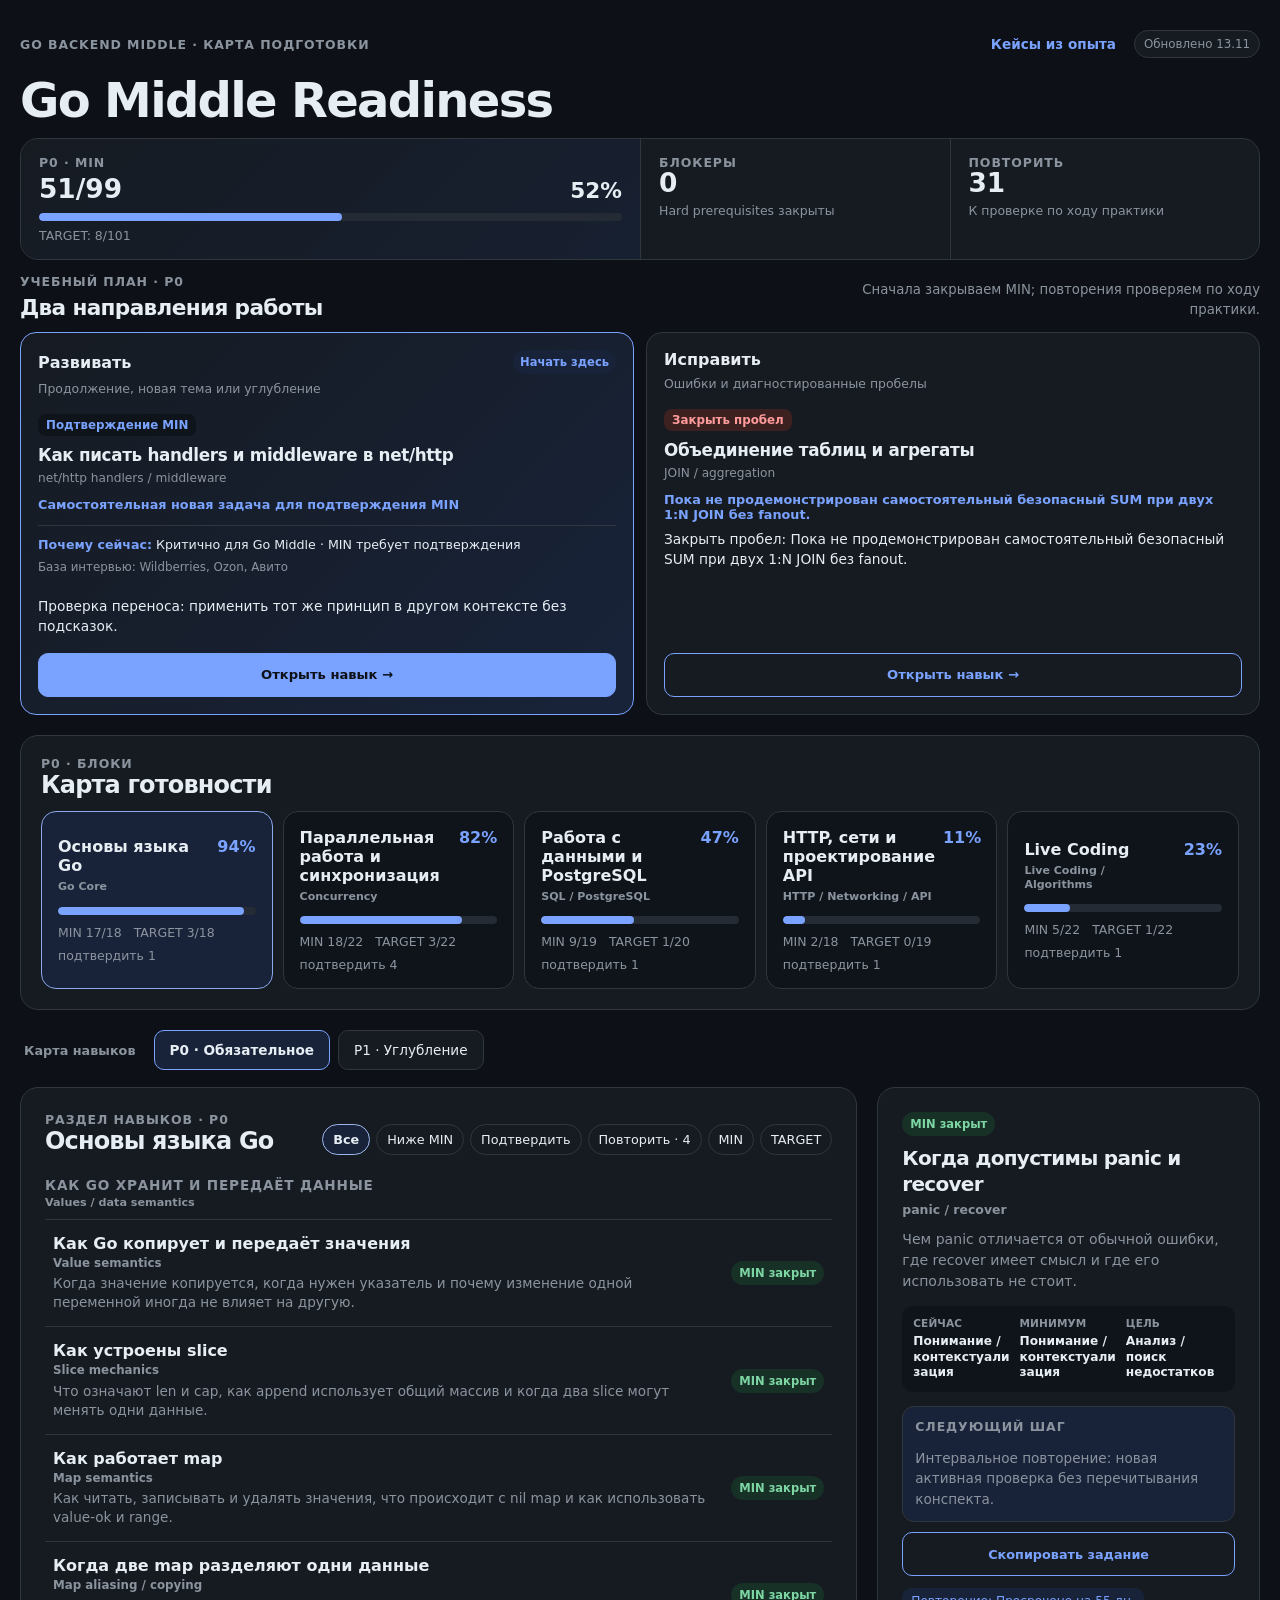
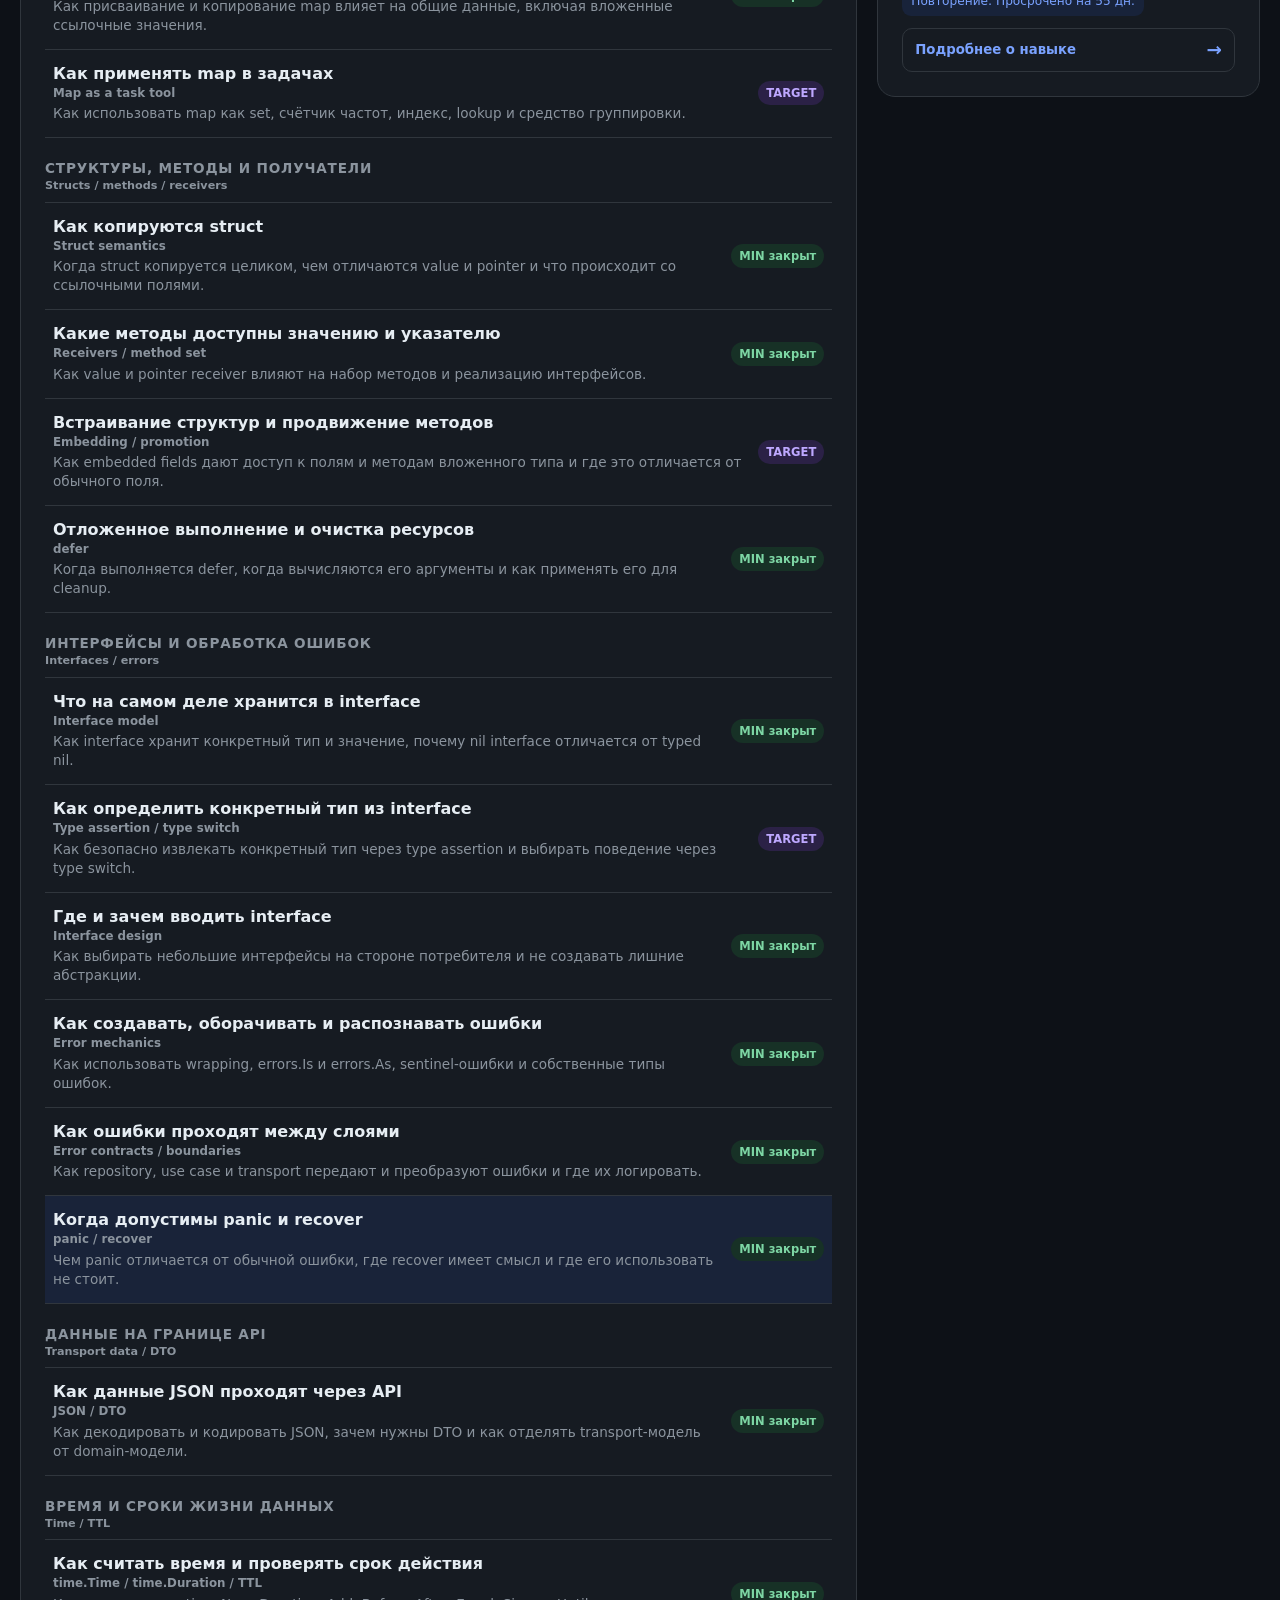
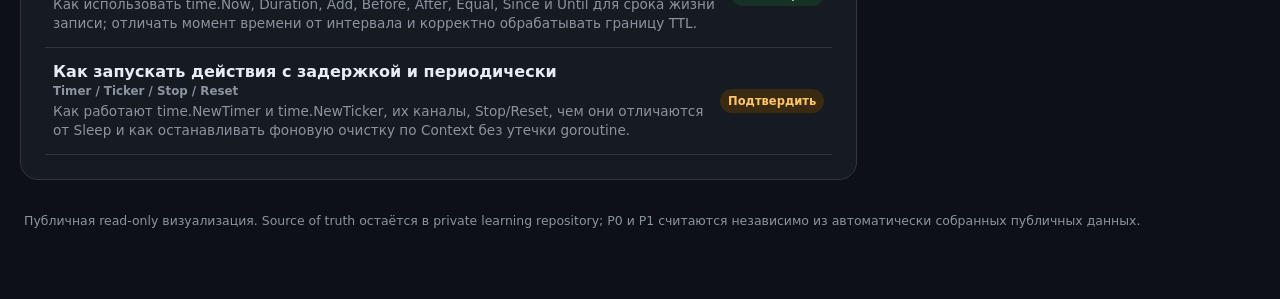
==== commit f9db5e24: "Publish dashboard from fd4938fb301c96f73fba2fd1c434908bb81608a6" ====
--- a/index.html
+++ b/index.html
@@ -12,10 +12,10 @@
     <link rel="apple-touch-icon" href="./apple-touch-icon.png" />
     <meta name="description" content="Read-only dashboard подготовки к Go backend middle" />
     <title>Go Middle Readiness</title>
-    <script type="module" crossorigin src="./assets/index-ehzjMPiD.js"></script>
+    <script type="module" crossorigin src="./assets/index-C5cm0WZO.js"></script>
     <link rel="modulepreload" crossorigin href="./assets/pwa-register-WnzzCo6e.js">
     <link rel="stylesheet" crossorigin href="./assets/pwa-register-DoYOE3Kg.css">
-    <link rel="stylesheet" crossorigin href="./assets/index-DNmpOD1C.css">
+    <link rel="stylesheet" crossorigin href="./assets/index-CEKr4oGt.css">
   </head>
   <body>
     <main id="app" class="shell">
--- a/assets/index-CEKr4oGt.css
+++ b/assets/index-CEKr4oGt.css
@@ -0,0 +1 @@
+:root{color:#18202c;--surface:#fff;--soft:#f5f7fa;--border:#dce1e7;--text:#18202c;--muted:#697386;--accent:#2563eb;--accent-soft:#eaf1ff;--good:#177245;--good-soft:#e7f5ee;--target:#5b3fa3;--target-soft:#f0ebff;--warn:#9a5b00;--warn-soft:#fff2d9;--danger:#a03535;--danger-soft:#fdecec;background:#f0f2f5;font-family:Inter,ui-sans-serif,system-ui,-apple-system,BlinkMacSystemFont,Segoe UI,sans-serif}*{box-sizing:border-box}body{min-width:320px;color:var(--text);background:#f0f2f5;margin:0}button,a{font:inherit}button{color:inherit}.shell{width:min(1240px,100% - 32px);margin:0 auto;padding:28px 0 56px}.loading{color:var(--muted);padding:40px}.hero{justify-content:space-between;align-items:flex-start;gap:24px;margin-bottom:22px;display:flex}.hero h1,.section-title,.detail h2{letter-spacing:-.035em;margin:0}.hero h1{margin-top:8px;font-size:clamp(2.2rem,5vw,4rem);line-height:.98}.hero p{max-width:680px;color:var(--muted);line-height:1.55}.eyebrow,.label{letter-spacing:.09em;text-transform:uppercase;color:var(--muted);font-size:.76rem;font-weight:800;display:block}.updated,.chip{border:1px solid var(--border);background:var(--surface);color:var(--muted);border-radius:999px;padding:8px 11px;font-size:.8rem}.hero-compact{margin-bottom:14px;display:block}.hero-nav{justify-content:space-between;align-items:center;gap:18px;min-height:32px;margin-bottom:14px;display:flex}.hero-tabs{justify-content:flex-start;margin:0}.hero-copy .eyebrow{margin-bottom:7px}.hero-copy h1{margin:0;font-size:clamp(2rem,4vw,3rem);line-height:1}.hero-compact .updated{white-space:nowrap;padding:6px 9px;font-size:.74rem}.summary{background:var(--surface);border:1px solid var(--border);border-radius:18px;grid-template-columns:2fr 1fr 1fr;margin-bottom:14px;display:grid;overflow:hidden}.summary-item{min-width:0;padding:16px 18px}.summary-item+.summary-item{border-left:1px solid var(--border)}.summary-primary{background:linear-gradient(135deg,var(--surface) 0%,var(--accent-soft) 160%)}.summary-value{justify-content:space-between;align-items:baseline;gap:12px;margin-top:6px;display:flex}.summary-value strong,.summary-number{font-size:1.65rem;font-weight:800;line-height:1}.summary-value b{font-size:1.35rem}.summary-item>small{color:var(--muted);margin-top:7px;font-size:.75rem;display:block}.summary .bar{margin-top:10px}.readiness-card{padding:20px}.readiness-card .section-head{margin-bottom:12px}.metrics{grid-template-columns:2fr 1fr 1fr;gap:14px;margin-bottom:14px;display:grid}.card,.metric,.panel,.detail{background:var(--surface);border:1px solid var(--border);border-radius:18px}.metric{padding:20px}.metric-row{justify-content:space-between;align-items:baseline;gap:12px;display:flex}.metric-row strong,.big{font-size:2rem}.metric p{color:var(--muted);margin:12px 0 0;line-height:1.4}.bar{background:#e4e8ed;border-radius:999px;height:8px;margin-top:12px;overflow:hidden}.bar>span{background:var(--accent);border-radius:inherit;height:100%;display:block}.detail p{color:var(--muted);line-height:1.5}.levels{grid-template-columns:1fr auto 1fr auto 1fr;align-items:center;gap:8px;display:grid}.levels div{min-width:0}.levels strong{margin-top:5px;font-size:.88rem;line-height:1.3;display:block}.arrow{color:#9ca4b1}.section{margin-bottom:20px}.section-head{justify-content:space-between;align-items:flex-end;gap:18px;margin-bottom:15px;display:flex}.section-head p{max-width:470px;color:var(--muted);text-align:right;margin:0}.blocks{grid-template-columns:repeat(5,minmax(0,1fr));gap:10px;display:grid}.block{border:1px solid var(--border);background:var(--soft);text-align:left;cursor:pointer;border-radius:15px;padding:16px}.block.active,.block:hover{background:var(--accent-soft);border-color:#8aa9e8}.block-top{justify-content:space-between;gap:8px;min-height:42px;display:flex}.block-top span{color:var(--accent);font-weight:800}.block-meta{color:var(--muted);flex-wrap:wrap;gap:8px 12px;margin-top:10px;font-size:.74rem;display:flex}.layout{grid-template-columns:minmax(0,1.75fr) minmax(290px,.8fr);align-items:start;gap:20px;display:grid}.panel,.detail{padding:24px}.detail{position:sticky;top:18px}.toolbar{justify-content:space-between;align-items:flex-end;gap:18px;display:flex}.filters{flex-wrap:wrap;justify-content:flex-end;gap:6px;display:flex}.filters button{border:1px solid var(--border);cursor:pointer;background:0 0;border-radius:999px;padding:7px 10px;font-size:.77rem}.filters button.active{background:var(--accent-soft);border-color:#9db6eb;font-weight:800}.group{margin-top:22px}.group h3{color:var(--muted);letter-spacing:.06em;text-transform:uppercase;margin:0 0 8px;font-size:.83rem}.skill-list{border-top:1px solid var(--border)}.skill{border:0;border-bottom:1px solid var(--border);text-align:left;cursor:pointer;background:0 0;grid-template-columns:minmax(0,1fr) auto;align-items:center;gap:14px;width:100%;padding:14px 8px;display:grid}.skill:hover,.skill.active{background:#f8faff}.skill-title strong,.skill-title span{display:block}.skill-title span{color:var(--muted);margin-top:3px;font-size:.82rem;line-height:1.35}.status{white-space:nowrap;border-radius:999px;width:max-content;max-width:100%;padding:5px 8px;font-size:.7rem;font-weight:800;display:inline-flex}.gap{color:var(--danger);background:var(--danger-soft)}.confirm{color:var(--warn);background:var(--warn-soft)}.min{color:var(--good);background:var(--good-soft)}.target{color:var(--target);background:var(--target-soft)}.neutral{color:var(--muted);background:var(--soft)}.detail .levels{background:var(--soft);border-radius:14px;grid-template-columns:1fr;gap:10px;padding:15px}.detail .arrow{display:none}.detail-section{border-top:1px solid var(--border);margin-top:18px;padding-top:16px}.evidence{margin:8px 0 0;padding:0;list-style:none}.evidence li{margin-top:10px}.evidence a{color:var(--accent);overflow-wrap:anywhere;font-size:.82rem;font-weight:700}.evidence small{color:var(--muted);margin-top:3px;display:block}.next-list{border-top:1px solid var(--border)}.next-item{border:0;border-bottom:1px solid var(--border);text-align:left;cursor:pointer;background:0 0;grid-template-columns:38px minmax(170px,1fr) minmax(220px,1.2fr) auto;align-items:center;gap:12px;width:100%;padding:13px 4px;display:grid}.next-item:hover{background:#f8faff}.idx{color:#9ca4b1;font-weight:800}.next-main small,.next-level{color:var(--muted);margin-top:3px;font-size:.79rem;display:block}footer{color:var(--muted);padding:12px 4px;font-size:.78rem;line-height:1.5}@media (max-width:980px){.metrics{grid-template-columns:1fr 1fr}.metric.primary{grid-column:1/-1}.blocks{grid-template-columns:repeat(2,1fr)}.layout{grid-template-columns:1fr}.detail{position:static}}@media (max-width:720px){.shell{width:calc(100% - 20px);padding-top:18px}.hero,.section-head,.toolbar{display:block}.updated{display:inline-block}.hero-nav{margin-bottom:12px;display:flex}.hero-copy h1{font-size:2rem}.hero-tabs{margin:0}.summary{grid-template-columns:1fr}.summary-item+.summary-item{border-left:0;border-top:1px solid var(--border)}.summary-item{padding:13px 15px}.metrics,.blocks{grid-template-columns:1fr}.metric.primary{grid-column:auto}.section-head p{text-align:left;margin-top:10px}.filters{justify-content:flex-start;margin-top:12px}.levels{grid-template-columns:1fr}.arrow{display:none}.skill{grid-template-columns:1fr auto}.next-item{grid-template-columns:32px 1fr auto}.next-level{grid-column:2/-1}}@media (prefers-color-scheme:dark){:root{color:#e8edf5;--surface:#171b22;--soft:#11151b;--border:#2b323d;--text:#e8edf5;--muted:#9aa5b5;--accent:#7aa2ff;--accent-soft:#18233a;--good:#7dd6a4;--good-soft:#173126;--target:#bea8ff;--target-soft:#2b2146;--warn:#ffc56e;--warn-soft:#3a2a12;--danger:#ff9b9b;--danger-soft:#3d2020;background:#101318}.metric.primary{background:linear-gradient(135deg,#171b22 0%,#182033 100%)}.bar{background:#2a3039}.skill:hover,.skill.active,.next-item:hover{background:#192339}}:root{color:#e6edf3;--surface:#161b22;--soft:#0f141b;--border:#30363d;--text:#e6edf3;--muted:#8b949e;--accent:#7aa2ff;--accent-soft:#18233a;--good:#7dd6a4;--good-soft:#173126;--target:#bea8ff;--target-soft:#2b2146;--warn:#ffc56e;--warn-soft:#3a2a12;--danger:#ff9b9b;--danger-soft:#3d2020;background:#0d1117}body{background:#0d1117}.metric.primary{background:linear-gradient(135deg,#161b22 0%,#182033 100%)}.bar{background:#242b34}.skill:hover,.skill.active,.next-item:hover{background:#192339}.experience-projects{gap:16px;display:grid}.experience-project{border:1px solid var(--border);background:var(--soft);border-radius:16px;overflow:hidden}.experience-project-head{border-bottom:1px solid var(--border);justify-content:space-between;gap:20px;padding:18px 20px;display:flex}.experience-project-head h3{margin:5px 0 0;font-size:1.1rem}.experience-project-head p{color:var(--muted);margin:8px 0 0;line-height:1.45}.experience-counters{flex-wrap:wrap;justify-content:flex-end;align-items:flex-start;gap:8px;display:flex}.experience-counters span{border:1px solid var(--border);background:var(--surface);color:var(--muted);white-space:nowrap;border-radius:999px;padding:6px 9px;font-size:.72rem}.experience-counters b{color:var(--text)}.experience-list{background:var(--surface)}.experience-item{border-bottom:1px solid var(--border);grid-template-columns:minmax(0,1fr) auto;gap:16px;padding:16px 20px;display:grid}.experience-item:last-child{border-bottom:0}.experience-title{flex-wrap:wrap;align-items:center;gap:10px;display:flex}.experience-main>p,.experience-target p{color:var(--muted);margin:6px 0 0;line-height:1.45}.experience-target{background:var(--soft);border-radius:12px;margin-top:12px;padding:12px 14px}.experience-link{color:var(--accent);align-self:start;font-size:.76rem;font-weight:800;text-decoration:none}.experience-link:hover{text-decoration:underline}@media (max-width:720px){.experience-project-head{display:block}.experience-counters{justify-content:flex-start;margin-top:12px}.experience-item{grid-template-columns:1fr}.experience-link{justify-self:start}}.relation-list{gap:8px;margin-top:10px;display:grid}.relation-item{border:1px solid var(--border);background:var(--soft);text-align:left;cursor:pointer;border-radius:12px;justify-content:space-between;align-items:center;gap:10px;width:100%;padding:10px 12px;display:flex}.relation-item:hover{border-color:var(--accent)}.relation-item strong{font-size:.84rem;line-height:1.3}.relation-empty{margin-bottom:0}.detail-next-step{background:var(--accent-soft);border:1px solid var(--border);border-radius:12px;padding:14px}.detail-next-step.detail-section{margin-top:18px}.detail-next-step p{margin-bottom:0}.copy-task{border:1px solid var(--accent);width:100%;color:var(--accent);cursor:pointer;background:0 0;border-radius:10px;margin-top:10px;padding:9px 11px;font-size:.78rem;font-weight:800}.copy-task:hover{background:var(--accent-soft)}.copy-task.copied{border-color:var(--good);background:var(--good-soft);color:var(--good)}.relation-item.is-blocking{border-color:color-mix(in srgb,var(--danger) 45%,var(--border));background:color-mix(in srgb,var(--danger-soft) 62%,var(--surface))}.skill-title strong .skill-lock{filter:none;opacity:1;color:var(--warn);margin-right:7px;font-size:.82rem;line-height:1;display:inline-block}.relation-copy{min-width:0}.relation-copy strong,.relation-copy small{display:block}.relation-copy small{color:var(--muted);margin-top:4px;font-size:.72rem;line-height:1.3}.active-issue{background:var(--soft);border-radius:12px;padding:14px}.active-issue.detail-section{margin-top:18px}.issue-heading{justify-content:space-between;align-items:center;gap:10px;margin-top:9px;display:flex}.issue-heading small{color:var(--muted);font-size:.74rem}.issue-type{letter-spacing:.04em;text-transform:uppercase;border-radius:999px;padding:4px 8px;font-size:.68rem;font-weight:800;display:inline-flex}.issue-gap{color:var(--warn);background:var(--warn-soft)}.issue-misconception{color:var(--danger);background:var(--danger-soft)}.issue-source{color:var(--accent);margin-top:8px;font-size:.76rem;font-weight:800;text-decoration:none;display:inline-block}.issue-source:hover{text-decoration:underline}.review-section{background:var(--soft);border-radius:12px;padding:14px}.review-section.detail-section{margin-top:18px}.review-heading{justify-content:space-between;align-items:baseline;gap:12px;margin-top:9px;display:flex}.review-heading strong{font-size:.92rem}.review-heading span{color:var(--muted);text-align:right;font-size:.78rem}.review-due,.review-overdue{border:1px solid var(--warn)}.review-overdue{background:var(--danger-soft)}.review-due .review-heading strong,.review-overdue .review-heading strong{color:var(--warn)}button:focus-visible,a:focus-visible{outline:3px solid var(--accent);outline-offset:3px}.eyebrow,.label{letter-spacing:.075em;font-size:.78rem}.summary-item>small,.block-meta{font-size:.78rem}.filters button{font-size:.8rem}.group h3{font-size:.85rem}.skill-title span{font-size:.85rem;line-height:1.4}.status{font-size:.72rem}.current-focus{background:linear-gradient(135deg,var(--surface) 0%,var(--accent-soft) 180%);justify-content:space-between;align-items:center;gap:24px;margin-bottom:20px;padding:20px 22px;display:flex}.current-focus-copy{min-width:0}.current-focus-title{flex-wrap:wrap;align-items:center;gap:10px;margin-top:7px;display:flex}.current-focus-title h2{letter-spacing:-.025em;margin:0;font-size:1.35rem}.current-focus-meta{color:var(--muted);margin:7px 0 0;font-size:.84rem}.current-focus-step{max-width:760px;margin:8px 0 0;line-height:1.45}.current-focus-button{border:1px solid var(--accent);background:var(--accent);color:#0d1117;cursor:pointer;border-radius:11px;flex:none;padding:10px 14px;font-size:.82rem;font-weight:800}.current-focus-button:hover{filter:brightness(1.08)}.next-steps-card{padding:24px}.next-action{color:var(--muted);font-size:.82rem;line-height:1.4}.relation-copy small,.experience-counters span,.issue-heading small{font-size:.76rem}.evidence a{font-size:.84rem}.copy-task{font-size:.8rem}@media (max-width:720px){.current-focus{padding:17px;display:block}.current-focus-button{width:100%;margin-top:14px}.next-item{grid-template-columns:32px 1fr auto}.next-action{grid-column:2/-1}.next-steps-card{padding:18px}}.technical-term{color:var(--muted);letter-spacing:0;text-transform:none;margin-top:4px;font-size:.72rem;font-weight:600;line-height:1.3;display:block}.block-top strong .technical-term{margin-top:5px;font-size:.69rem;font-weight:600}.group h3 .technical-term{letter-spacing:0;text-transform:none;margin-top:3px;font-size:.7rem;font-weight:600}.skill-title>.technical-term{margin-top:3px;font-size:.74rem}.detail-term{margin-top:5px;margin-bottom:10px;font-size:.78rem}.current-focus-term{margin-top:5px;font-size:.76rem}.study-plan-panel{margin:0 0 20px}.study-plan-heading{justify-content:space-between;align-items:end;gap:16px;margin:0 0 12px;display:flex}.study-plan-heading h2{letter-spacing:-.03em;margin:6px 0 0;font-size:1.35rem}.study-plan-heading p{max-width:420px;color:var(--muted);text-align:right;margin:0;font-size:.83rem;line-height:1.5}.study-plan-grid{grid-template-columns:repeat(3,minmax(0,1fr));gap:12px;display:grid}.study-plan-grid-two{grid-template-columns:repeat(2,minmax(0,1fr))}.study-plan-card{border:1px solid var(--border);background:var(--surface);border-radius:16px;flex-direction:column;min-width:0;padding:17px;display:flex}.study-plan-card.is-recommended{border-color:var(--accent);background:linear-gradient(135deg,var(--surface),var(--accent-soft))}.study-plan-card-head{flex-wrap:wrap;justify-content:space-between;align-items:center;gap:8px;display:flex}.study-plan-category{font-size:1rem;font-weight:800}.study-plan-recommended{background:var(--accent-soft);color:var(--accent);border-radius:999px;padding:5px 7px;font-size:.72rem;font-weight:800}.study-plan-subtitle{color:var(--muted);margin-top:6px;font-size:.78rem;line-height:1.4;display:block}.study-plan-activity{background:var(--soft);color:var(--accent);border-radius:8px;align-self:start;margin-top:17px;padding:4px 8px;font-size:.74rem;font-weight:800;display:inline-block}.study-plan-fix .study-plan-activity{background:var(--danger-soft);color:var(--danger)}.study-plan-reinforce .study-plan-activity{background:var(--warn-soft);color:var(--warn)}.study-plan-card h3{letter-spacing:-.02em;margin:9px 0 0;font-size:1.05rem;line-height:1.3}.study-plan-term{color:var(--muted);margin-top:4px;font-size:.76rem;display:block}.study-plan-reason{color:var(--accent);margin:12px 0 0;font-size:.8rem;font-weight:750}.study-plan-step{margin:8px 0 16px;font-size:.86rem;line-height:1.45}.study-plan-why{border-top:1px solid var(--border);color:var(--text);padding-top:10px;font-size:.79rem;line-height:1.45}.study-plan-why strong{color:var(--accent)}.study-plan-evidence{color:var(--muted);margin-top:5px;font-size:.74rem;display:block}.study-plan-scheduled{color:var(--muted);margin:6px 0;font-size:.75rem;line-height:1.4;display:block}.study-plan-open{border:1px solid var(--accent);background:var(--accent);color:#0d1117;cursor:pointer;border-radius:10px;width:100%;min-height:44px;margin-top:auto;padding:10px;font-size:.82rem;font-weight:800}.study-plan-card:not(.is-recommended) .study-plan-open{color:var(--accent);background:0 0}.study-plan-open:hover{filter:brightness(1.12)}.study-plan-empty{color:var(--muted);margin:24px 0 2px;font-size:.88rem;line-height:1.5}@media (max-width:980px){.study-plan-grid{grid-template-columns:1fr 1fr}.study-plan-heading{align-items:start}}@media (max-width:720px){.study-plan-grid{grid-template-columns:1fr}.study-plan-heading{display:block}.study-plan-heading p{text-align:left;margin-top:8px}}@media (min-width:721px){.layout>.detail{align-self:start;max-height:none}.layout>.detail>.detail-section:not(.detail-next-step){display:none}.layout>.detail>p{-webkit-line-clamp:3;-webkit-box-orient:vertical;margin:10px 0 14px;font-size:.88rem;display:-webkit-box;overflow:hidden}.layout>.detail>h2{margin-top:9px;font-size:1.25rem;line-height:1.3}.layout>.detail>.levels{border-radius:11px;grid-template-columns:repeat(3,minmax(0,1fr));gap:8px;padding:11px;display:grid}.layout>.detail>.levels strong{overflow-wrap:anywhere;font-size:.76rem}.layout>.detail>.levels .label{letter-spacing:.01em;font-size:.66rem}.layout>.detail>.detail-next-step{margin-top:14px;padding:12px}.layout>.detail>.detail-next-step p{-webkit-line-clamp:4;-webkit-box-orient:vertical;font-size:.85rem;line-height:1.5;display:-webkit-box;overflow:hidden}.layout>.detail>.copy-task{min-height:44px}.detail-hints{flex-wrap:wrap;gap:7px;margin-top:12px;display:flex}.detail-hint{background:var(--soft);color:var(--muted);border-radius:9px;padding:6px 9px;font-size:.76rem;line-height:1.3;display:inline-block}.detail-hint-issue{color:var(--warn);background:var(--warn-soft)}.detail-hint-review{color:var(--accent);background:var(--accent-soft)}.detail-expand{border:1px solid var(--border);width:100%;min-height:44px;color:var(--accent);cursor:pointer;background:0 0;border-radius:10px;justify-content:space-between;align-items:center;gap:12px;margin-top:12px;padding:10px 12px;font-size:.83rem;font-weight:800;display:flex}.detail-expand:hover{background:var(--accent-soft);border-color:var(--accent)}.detail-expand span{font-size:1.15rem}}.detail-drawer-layer[hidden]{display:none!important}.detail-drawer-layer{z-index:100;isolation:isolate;justify-content:flex-end;display:flex;position:fixed;inset:0}.detail-drawer-backdrop{background:#04080fb8;position:absolute;inset:0}.detail-drawer-panel{background:var(--surface);border-left:1px solid var(--border);flex-direction:column;width:min(560px,100vw - 24px);height:100%;max-height:100dvh;display:flex;position:relative;overflow:hidden;box-shadow:-16px 0 45px #00000047}.detail-drawer-header{border-bottom:1px solid var(--border);flex:none;justify-content:space-between;align-items:center;gap:14px;padding:20px 24px;display:flex}.detail-drawer-header h2{letter-spacing:-.025em;margin:5px 0 0;font-size:1.2rem;line-height:1.3}.detail-drawer-close{border:1px solid var(--border);background:var(--soft);width:44px;height:44px;color:var(--text);cursor:pointer;border-radius:12px;flex:0 0 44px;font-size:1.1rem}.detail-drawer-close:hover{border-color:var(--accent);background:var(--accent-soft)}.detail-drawer-content{overscroll-behavior:contain;min-height:0;padding:22px 24px calc(32px + env(safe-area-inset-bottom,0px));flex:auto;overflow-y:auto}.detail-drawer-content>.detail{box-shadow:none;background:0 0;border:0;padding:0;display:block;position:static;top:auto;overflow:visible}.detail-drawer-content .detail>.detail-section{display:block}.detail-drawer-content .detail>p{-webkit-line-clamp:unset;margin:12px 0;display:block;overflow:visible}.detail-drawer-content .detail>.levels{grid-template-columns:1fr}.detail-drawer-content .detail>.detail-next-step p{-webkit-line-clamp:unset;display:block;overflow:visible}.detail-drawer-content .detail .relation-item{min-height:44px}.detail-drawer-active{overflow:hidden}@media (max-width:720px){.detail-hints,.detail-expand{display:none}.detail-drawer-layer{display:none!important}}@media (prefers-reduced-motion:no-preference){.detail-drawer-panel{animation:.2s ease-out skill-drawer-enter}@keyframes skill-drawer-enter{0%{opacity:.75;transform:translate(12px)}to{opacity:1;transform:translate(0)}}}.reference-link{color:var(--accent);align-items:center;gap:8px;margin-top:10px;font-size:.83rem;font-weight:700;text-decoration:none;display:inline-flex}.reference-link:hover{text-decoration:underline}.hero-topline{justify-content:space-between;align-items:center;gap:16px;min-height:32px;margin-bottom:16px;display:flex}.hero-top-actions{flex-wrap:wrap;justify-content:flex-end;align-items:center;gap:14px;display:flex}.hero-section-link{color:var(--accent);cursor:pointer;text-align:left;background:0 0;border:0;padding:7px 4px;font-size:.85rem;font-weight:750}.hero-section-link:hover{text-decoration:underline}.hero-section-link:focus-visible,.priority-nav button:focus-visible{outline:3px solid var(--accent);outline-offset:2px}.hero-compact .priority-nav{border-top:1px solid var(--border);align-items:center;gap:22px;margin-top:20px;padding:14px 0 3px;display:flex}.priority-nav-label{color:var(--muted);font-size:.82rem;font-weight:750}.hero-compact .priority-nav .hero-tabs{justify-content:flex-start;gap:8px}.hero-compact .priority-nav button{background:var(--surface);border-radius:10px;min-height:40px;padding:10px 15px;font-size:.86rem}.hero-compact .priority-nav button.active{background:var(--accent-soft);color:#163e83;border-color:#92ade2}@media (max-width:720px){.hero-topline{flex-wrap:wrap}.hero-top-actions{gap:8px}.hero-compact .priority-nav{flex-direction:column;align-items:flex-start;gap:8px}.hero-compact .priority-nav .hero-tabs{width:100%}.hero-compact .priority-nav button{flex:1}}.skill-map-switch{flex-wrap:wrap;align-items:center;gap:18px;margin:-3px 0 14px;padding:3px 4px;display:flex}.skill-map-switch-title{color:var(--muted);font-size:.8rem;font-weight:800}.skill-map-switch .hero-tabs{justify-content:flex-start;gap:8px}.skill-map-switch .hero-tabs button{background:var(--surface);border-radius:10px;min-height:40px;padding:10px 15px;font-size:.85rem}.skill-map-switch .hero-tabs button.active{background:var(--accent-soft);border-color:var(--accent);color:var(--text)}.skill-map-switch button:focus-visible,.map-block-nav button:focus-visible{outline:3px solid var(--accent);outline-offset:2px}.map-block-nav{flex-wrap:wrap;align-items:center;gap:8px;margin-bottom:14px;display:flex}.map-block-nav button{border:1px solid var(--border);background:var(--surface);color:var(--muted);cursor:pointer;border-radius:10px;padding:9px 12px;font-size:.82rem}.map-block-nav button.active{border-color:var(--accent);background:var(--accent-soft);color:var(--text);font-weight:800}@media (max-width:720px){.skill-map-switch,.map-block-nav{display:none}}.practice-layout:not(.show-practice-skills){grid-template-columns:minmax(0,1fr)}.practice-layout:not(.show-practice-skills)>.detail{display:none}.practice-heading{margin:0 0 12px}.practice-route{color:var(--text);margin:0 0 16px}.practice-route header h3{margin:0;font-size:1.05rem}.practice-route p{color:var(--muted);margin:8px 0;font-size:.9rem;line-height:1.5}.practice-group{border:1px solid var(--border);background:var(--surface);border-radius:12px;margin:8px 0;padding:12px}.practice-group>summary,.practice-mechanism>summary{cursor:pointer;overflow-wrap:anywhere;align-items:center;gap:12px;list-style:none;display:flex}.practice-group>summary::-webkit-details-marker{display:none}.practice-mechanism>summary::-webkit-details-marker{display:none}.practice-group>summary:after,.practice-mechanism>summary:after{content:"›";color:var(--muted);margin-left:auto;font-size:1.5rem}.practice-group[open]>summary:after,.practice-mechanism[open]>summary:after{transform:rotate(90deg)}.practice-number{background:var(--soft);width:32px;height:32px;color:var(--muted);border-radius:8px;flex:none;place-items:center;font-weight:700;display:grid}.practice-group-title{flex:1;min-width:0}.practice-route small{color:var(--muted);margin-top:3px;font-size:.8rem;display:block}.practice-mechanism{border:1px solid var(--border);background:var(--soft);border-radius:10px;margin-top:10px;padding:10px}.practice-mechanism>summary{flex-wrap:wrap;gap:6px;font-weight:650}.practice-mechanism>summary small{margin:0;font-weight:400}.practice-stages{gap:10px;margin:12px 0;padding:0;list-style:none;display:grid}.practice-stage{align-items:center;gap:10px;font-size:.88rem;display:flex}.practice-stage-mark{border:1px solid var(--border);width:27px;height:27px;color:var(--muted);border-radius:50%;flex:none;place-items:center;display:grid}.practice-stage[data-stage-result=passed] .practice-stage-mark{background:var(--good-soft);color:var(--good);border-color:var(--good)}.practice-stage[data-stage-result=not_confirmed] .practice-stage-mark{background:var(--warn-soft);color:var(--warn);border-color:var(--warn)}.practice-start{border:1px solid var(--accent);background:var(--accent-soft);color:var(--accent);cursor:pointer;text-align:left;border-radius:9px;max-width:100%;padding:10px 12px;font-size:.88rem;font-weight:650}.practice-blind{margin:4px 0 10px}.practice-skill-catalog{border:1px solid var(--border);border-radius:10px;margin:12px 0;padding:12px}.practice-skill-catalog>summary{cursor:pointer;color:var(--muted);font-weight:600}.practice-skill-catalog[open]>summary{margin-bottom:12px}.practice-route summary:focus-visible,.practice-start:focus-visible,.practice-skill-catalog summary:focus-visible{outline:2px solid var(--accent);outline-offset:3px}@media (max-width:720px){.practice-start{width:100%;min-height:44px}.practice-group{padding:12px}.practice-mechanism>summary{grid-template-columns:1fr auto;display:grid}.practice-mechanism>summary small{grid-column:1}.practice-mechanism>summary:after{grid-area:1/2/3}.practice-skill-catalog .mobile-filter-row{margin-top:8px}}.design-route{border:1px solid var(--border);background:var(--surface);border-radius:12px;margin-bottom:20px;padding:14px}.design-route h3{font-size:1.15rem}.design-algorithm{color:var(--text);margin:12px 0;font-size:.9rem}.design-algorithm summary{cursor:pointer;font-weight:650}.design-algorithm ol{padding-left:22px;line-height:1.65}.design-auto{margin:0 0 12px}.design-modes{grid-template-columns:repeat(2,minmax(0,1fr));gap:8px;display:grid}.design-mode{text-align:left;border:1px solid var(--border);background:var(--soft);color:var(--text);cursor:pointer;border-radius:9px;flex-direction:column;gap:5px;padding:11px;display:flex}.design-mode strong{font-size:.92rem}.design-mode span{color:var(--accent);font-size:.78rem;font-weight:650}.design-mode:focus-visible,.design-algorithm summary:focus-visible{outline:2px solid var(--accent);outline-offset:3px}@media (max-width:480px){.design-modes{grid-template-columns:1fr}}#mobile-app{display:none}@media (max-width:720px){body.mobile-mode #app{display:none!important}body.mobile-mode #mobile-app{--surface:#171f2b;--soft:#0d141d;--border:#2c3746;--text:#eaf0f7;--muted:#a0afc0;--accent:#93b6ff;--accent-soft:#202f49;--good:#86d6ab;--good-soft:#183428;--target:#c5adff;--target-soft:#302644;--warn:#f6c779;--warn-soft:#352818;--danger:#ffa2a2;--danger-soft:#392328;background:var(--soft);width:100%;min-height:100dvh;color:var(--text);font-family:Inter,ui-sans-serif,system-ui,-apple-system,BlinkMacSystemFont,Segoe UI,sans-serif;display:block}#mobile-app,#mobile-app *{box-sizing:border-box}#mobile-app button,#mobile-app input{font:inherit}#mobile-app button{cursor:pointer;-webkit-tap-highlight-color:transparent}#mobile-app button:focus-visible,#mobile-app a:focus-visible,#mobile-app input:focus-visible,#mobile-app summary:focus-visible{outline:3px solid var(--accent);outline-offset:2px}#mobile-app .mobile-content{width:100%;max-width:580px;min-height:100dvh;padding:20px 16px calc(98px + env(safe-area-inset-bottom,0px));margin:0 auto}#mobile-app .mobile-heading-row{justify-content:space-between;align-items:center;gap:10px;display:flex}#mobile-app .mobile-heading-row h1{flex:1;min-width:0}#mobile-app .mobile-refresh-icon{border:1px solid var(--border);background:var(--surface);width:44px;height:44px;min-height:44px;color:var(--accent);cursor:pointer;border-radius:11px;flex:0 0 44px;justify-content:center;align-items:center;padding:0;display:inline-flex}#mobile-app .mobile-refresh-icon svg{width:21px;height:21px}#mobile-app .mobile-refresh-icon:disabled{opacity:.65;cursor:default}#mobile-app .mobile-refresh-icon.is-refreshing svg{animation:.85s linear infinite mobile-refresh-spin}@keyframes mobile-refresh-spin{to{transform:rotate(360deg)}}#mobile-app .mobile-refresh-feedback{bottom:calc(93px + env(safe-area-inset-bottom,0px));z-index:70;border:1px solid var(--border);background:var(--surface);border-radius:12px;max-width:560px;margin:0 auto;padding:12px 14px;font-size:14px;line-height:1.4;position:fixed;left:14px;right:14px;box-shadow:0 8px 25px #00000029}#mobile-app .mobile-header{padding:0 1px 17px}#mobile-app .mobile-brand{color:var(--muted);letter-spacing:.13em;font-size:11px;font-weight:850;display:block}#mobile-app .mobile-header h1{letter-spacing:-.045em;margin:7px 0 1px;font-size:29px;line-height:1.1}#mobile-app .mobile-header p{color:var(--muted);margin:7px 0 0;font-size:14px;line-height:1.45}#mobile-app .mobile-segment{border:1px solid var(--border);background:#151e2b;border-radius:13px;grid-template-columns:1fr 1fr;gap:4px;margin-bottom:15px;padding:3px;display:grid}#mobile-app .mobile-segment button{min-height:44px;color:var(--muted);background:0 0;border:0;border-radius:10px;padding:7px 8px;font-size:14px;font-weight:750}#mobile-app .mobile-segment button.active{color:var(--text);background:#2a374b;box-shadow:0 1px 5px #00000021}#mobile-app .mobile-readiness{border:1px solid var(--border);background:var(--surface);border-radius:17px;margin-bottom:14px;padding:17px 17px 15px}#mobile-app .mobile-readiness-top{justify-content:space-between;align-items:flex-end;gap:12px;display:flex}#mobile-app .mobile-readiness-label{letter-spacing:.085em;color:var(--muted);font-size:11px;font-weight:800;display:block}#mobile-app .mobile-readiness-value{align-items:baseline;gap:9px;margin-top:6px;display:flex}#mobile-app .mobile-readiness-value strong{letter-spacing:-.05em;font-variant-numeric:tabular-nums;font-size:29px;font-weight:850;line-height:1.1}#mobile-app .mobile-readiness-value>span{color:var(--muted);font-size:13px}#mobile-app .mobile-readiness-percent{color:var(--good);font-variant-numeric:tabular-nums;font-size:16px;font-weight:800;line-height:1.6}#mobile-app .mobile-readiness-progress{background:#374252;border-radius:999px;width:100%;height:7px;margin-top:12px;overflow:hidden}#mobile-app .mobile-readiness-progress>span{border-radius:inherit;background:var(--good);height:100%;display:block}#mobile-app .mobile-readiness-bottom{border-top:1px solid var(--border);flex-wrap:wrap;align-items:center;gap:14px;margin-top:13px;padding-top:12px;display:flex}#mobile-app .mobile-readiness-meta{color:var(--muted);align-items:center;gap:7px;font-size:13px;line-height:1.35;display:inline-flex}#mobile-app .mobile-readiness-meta:first-child svg{color:var(--warn)}#mobile-app .mobile-readiness-meta svg{flex:none;width:17px;height:17px}#mobile-app .mobile-readiness-meta strong{color:var(--text);font-variant-numeric:tabular-nums;font-weight:800}#mobile-app .mobile-focus{background:var(--surface);border:1px solid #506488;border-radius:18px;margin-bottom:20px;padding:18px;box-shadow:0 10px 24px #00000021}#mobile-app .mobile-eyebrow{letter-spacing:.07em;color:var(--muted);font-size:11px;font-weight:850;display:block}#mobile-app .mobile-focus-top{flex-wrap:wrap;justify-content:space-between;align-items:center;gap:8px;display:flex}#mobile-app .mobile-activity{white-space:normal;border:1px solid #0000;border-radius:999px;align-items:center;gap:5px;max-width:100%;padding:5px 9px;font-size:12px;font-weight:800;line-height:1.25;display:inline-flex}#mobile-app .mobile-activity-review{color:var(--warn);background:var(--warn-soft);border-color:var(--warn)}#mobile-app .mobile-activity-review:before{content:"↻";font-size:15px;line-height:1}#mobile-app .mobile-activity-new{color:var(--accent);background:var(--accent-soft);border-color:var(--accent)}#mobile-app .mobile-activity-new:before{content:"+";font-size:15px;line-height:1}#mobile-app .mobile-activity-confirm{color:var(--target);background:var(--target-soft);border-color:var(--target)}#mobile-app .mobile-activity-fix{color:var(--danger);background:var(--danger-soft);border-color:var(--danger)}#mobile-app .mobile-activity-practice,#mobile-app .mobile-activity-other{color:var(--muted);background:var(--soft);border-color:var(--border)}#mobile-app .mobile-focus h2{letter-spacing:-.035em;margin:14px 0 0;font-size:21px;line-height:1.23}#mobile-app .mobile-term{color:var(--muted);margin-top:4px;font-size:13px;line-height:1.4;display:block}#mobile-app .mobile-focus-context{color:var(--muted);line-height:1.4;margin:7px 0 0!important;font-size:13px!important}#mobile-app .mobile-focus-step{color:var(--text);font-size:15px;line-height:1.5;margin:16px 0 18px!important}#mobile-app .mobile-muted{color:var(--muted);font-size:14px;line-height:1.45}#mobile-app .mobile-focus .mobile-muted{margin:8px 0;font-size:13px}#mobile-app .mobile-primary{background:var(--accent);color:#0d1117;border:0;border-radius:12px;justify-content:center;align-items:center;gap:10px;width:100%;min-height:48px;padding:10px 14px;font-size:15px;font-weight:800;display:flex;box-shadow:0 3px 8px #00000017}#mobile-app .mobile-card{background:var(--surface);border:1px solid var(--border);border-radius:17px;margin-bottom:14px;overflow:hidden}#mobile-app .mobile-followups{padding:0 2px}#mobile-app .mobile-followups h2{letter-spacing:-.02em;margin:0 0 8px;font-size:17px;font-weight:800}#mobile-app .mobile-followups-list{display:grid}#mobile-app .mobile-queue-item{border:0;border-bottom:1px solid var(--border);text-align:left;background:0 0;grid-template-columns:42px minmax(0,1fr) 18px;align-items:center;gap:12px;width:100%;min-height:72px;padding:13px 1px;display:grid}#mobile-app .mobile-queue-item:last-child{border-bottom:0}#mobile-app .mobile-step-icon{background:var(--surface);border:1px solid var(--border);width:42px;height:42px;color:var(--muted);border-radius:12px;justify-content:center;align-items:center;display:inline-flex}#mobile-app .mobile-step-icon svg{width:20px;height:20px}#mobile-app .mobile-step-icon-review{color:var(--warn)}#mobile-app .mobile-step-icon-new{color:var(--accent)}#mobile-app .mobile-step-icon-confirm{color:var(--target)}#mobile-app .mobile-step-icon-fix{color:var(--danger)}#mobile-app .mobile-queue-body{min-width:0;display:block}#mobile-app .mobile-queue-body .mobile-activity{background:0 0;border:0;border-radius:0;max-width:100%;margin:0 0 5px;padding:0;font-size:12px;display:block}#mobile-app .mobile-queue-body .mobile-activity:before{content:none}#mobile-app .mobile-queue-item strong{font-size:15px;font-weight:750;line-height:1.35;display:block}#mobile-app .mobile-queue-item small{color:var(--muted);margin-top:4px;font-size:13px;line-height:1.45;display:block}#mobile-app .mobile-chevron{color:var(--muted);flex:0 0 18px;width:18px;height:18px}#mobile-app .mobile-followups-empty{color:var(--muted);padding:8px 0;font-size:14px;line-height:1.5}#mobile-app .mobile-bottom-nav{z-index:50;padding:8px max(12px,calc((100% - 580px)/2 + 12px)) max(10px,calc(env(safe-area-inset-bottom,0px) - 10px));border-top:1px solid var(--border);background:#151d28;grid-template-columns:repeat(3,minmax(0,1fr));display:grid;position:fixed;bottom:0;left:0;right:0;transform:translateZ(0);box-shadow:0 -6px 18px #0003}#mobile-app .mobile-bottom-nav button{min-width:0;min-height:58px;color:var(--muted);background:0 0;border:0;border-radius:12px;flex-direction:column;justify-content:center;align-items:center;gap:4px;font-size:12px;font-weight:750;display:flex}#mobile-app .mobile-bottom-nav button.active{color:var(--accent);background:#213047}#mobile-app.mobile-keyboard-open .mobile-bottom-nav{display:none}#mobile-app.mobile-keyboard-open .mobile-content{padding-bottom:calc(28px + env(safe-area-inset-bottom,0px))}#mobile-app .mobile-nav-icon{flex:none;width:22px;height:22px}#mobile-app .mobile-search{margin:1px 0 14px;display:block}#mobile-app .mobile-search-label{color:var(--muted);margin-bottom:6px;font-size:13px;font-weight:700;display:block}#mobile-app .mobile-search input{border:1px solid var(--border);background:var(--surface);width:100%;min-height:48px;color:var(--text);border-radius:13px;outline:none;padding:12px 14px;font-size:16px;display:block}#mobile-app .mobile-row{text-align:left;border:0;border-bottom:1px solid var(--border);background:0 0;justify-content:space-between;align-items:center;gap:12px;width:100%;min-height:62px;padding:14px;display:flex}#mobile-app .mobile-row:last-child{border-bottom:0}#mobile-app .mobile-row>span:first-child{flex:1;min-width:0}#mobile-app .mobile-row strong{font-size:16px;font-weight:750;line-height:1.35;display:block}#mobile-app .mobile-row small{color:var(--muted);margin-top:4px;font-size:13px;line-height:1.4;display:block}#mobile-app .mobile-row-meta{color:var(--muted);margin-top:7px;font-size:12px;line-height:1.4;display:block}#mobile-app .mobile-block-row{align-items:center}#mobile-app .mobile-block-main{flex:1;min-width:0}#mobile-app .mobile-progress-track{background:var(--border);border-radius:999px;width:100%;height:6px;margin-top:10px;display:block;overflow:hidden}#mobile-app .mobile-progress-track>span{border-radius:inherit;background:var(--good);height:100%;display:block}#mobile-app .mobile-block-numbers{text-align:right;flex:0 0 72px;min-width:0}#mobile-app .mobile-block-numbers strong{white-space:nowrap;font-variant-numeric:tabular-nums;font-size:16px;line-height:1.2}#mobile-app .mobile-block-numbers small{margin-top:4px;font-size:12px;line-height:1.25}#mobile-app .mobile-block-note{color:var(--warn);margin-top:6px;font-size:12px;line-height:1.35;display:block}#mobile-app .mobile-skill-state{flex:0 0 106px;justify-content:flex-start;align-items:center;gap:5px;min-width:0;max-width:106px;font-size:12px;font-weight:750;line-height:1.3;display:inline-flex}#mobile-app .mobile-state-symbol{border:1px solid;border-radius:50%;flex:0 0 19px;justify-content:center;align-items:center;width:19px;height:19px;font-size:13px;line-height:1;display:inline-flex}#mobile-app .mobile-state-label{overflow-wrap:break-word;min-width:0}#mobile-app .mobile-state-min{color:var(--good)}#mobile-app .mobile-state-target{color:var(--target)}#mobile-app .mobile-state-confirm{color:var(--warn)}#mobile-app .mobile-state-gap{color:var(--danger)}#mobile-app .mobile-state-unassessed,#mobile-app .mobile-state-neutral,#mobile-app .mobile-state-unknown{color:var(--muted)}#mobile-app .mobile-search-result{gap:8px}#mobile-app .mobile-search-result .mobile-skill-state{flex-basis:94px;max-width:94px}#mobile-app .mobile-skill-group h2{justify-content:space-between;align-items:center;gap:10px;display:flex}#mobile-app .mobile-skill-group h2>span:first-child{flex:1;min-width:0}#mobile-app .mobile-group-progress{letter-spacing:0;text-transform:none;border:1px solid var(--border);max-width:118px;color:var(--text);background:var(--surface);font-variant-numeric:tabular-nums;border-radius:999px;flex:none;padding:5px 8px;font-size:12px;font-weight:800;line-height:1.3}#mobile-app .mobile-empty{background:var(--surface);border:1px solid var(--border);color:var(--muted);border-radius:14px;padding:18px;font-size:14px;line-height:1.5}#mobile-app .mobile-subheader{align-items:flex-start;gap:12px;margin:0 0 18px;display:flex}#mobile-app .mobile-subheader>button{border:1px solid var(--border);background:var(--surface);width:44px;height:44px;min-height:44px;font-size:inherit;border-radius:12px;flex:0 0 44px;padding:0;line-height:1}#mobile-app .mobile-subheader>button svg{vertical-align:middle;width:19px;height:19px}#mobile-app .mobile-subheader>div{flex:1;min-width:0;padding-top:3px}#mobile-app .mobile-subheader>.mobile-refresh-icon{font-size:inherit;margin-left:auto;padding:0}#mobile-app .mobile-subheader h1{letter-spacing:-.025em;margin:5px 0 0;font-size:22px;line-height:1.2}#mobile-app .mobile-subtitle{margin-top:4px;font-size:15px;font-weight:750;line-height:1.3;display:block}#mobile-app .mobile-filter-row{flex-wrap:wrap;align-items:center;gap:6px;margin-bottom:12px;display:flex}#mobile-app .mobile-filter-row button{border:1px solid var(--border);background:var(--surface);border-radius:999px;min-height:44px;padding:10px 12px;font-size:13px;font-weight:750}#mobile-app .mobile-filter-row button.active{color:var(--accent);background:var(--accent-soft);border-color:var(--accent)}#mobile-app .mobile-filter-more{position:relative}#mobile-app .mobile-filter-more summary{border:1px solid var(--border);background:var(--surface);cursor:pointer;border-radius:999px;align-items:center;min-height:44px;padding:10px 12px;font-size:13px;font-weight:750;list-style:none;display:flex}#mobile-app .mobile-filter-more summary::-webkit-details-marker{display:none}#mobile-app .mobile-filter-more>div{z-index:2;border:1px solid var(--border);background:var(--surface);border-radius:12px;gap:6px;padding:9px;display:grid;position:absolute;top:calc(100% + 5px);right:0;box-shadow:0 8px 25px #0000001f}#mobile-app .mobile-skill-group{background:var(--surface);border:1px solid var(--border);border-radius:16px;margin-bottom:12px;overflow:hidden}#mobile-app .mobile-skill-group h2{background:var(--accent-soft);margin:0;padding:15px 14px;font-size:14px;line-height:1.3}#mobile-app .mobile-skill-row{border:0;border-bottom:1px solid var(--border);text-align:left;background:0 0;justify-content:space-between;align-items:center;gap:9px;width:100%;min-height:62px;padding:13px 14px;display:flex}#mobile-app .mobile-skill-row:last-child{border-bottom:0}#mobile-app .mobile-skill-info{flex:1;min-width:0}#mobile-app .mobile-skill-info strong{font-size:15px;font-weight:750;line-height:1.4;display:block}#mobile-app .mobile-skill-info small{color:var(--muted);margin-top:4px;font-size:13px;line-height:1.35;display:block}#mobile-app .mobile-status{white-space:normal;text-align:center;flex:none;max-width:108px;font-size:12px;line-height:1.25}#mobile-app .mobile-skill-detail{background:var(--surface);border:1px solid var(--border);border-radius:17px;margin-bottom:10px;padding:18px}#mobile-app .mobile-detail-lead h1{margin:13px 0 0;font-size:22px;line-height:1.25}#mobile-app .mobile-detail-lead p{color:var(--muted);margin:12px 0;font-size:15px;line-height:1.5}#mobile-app .mobile-levels .levels{background:var(--soft);border-radius:12px;grid-template-columns:repeat(2,minmax(0,1fr));gap:8px;margin:14px 0;padding:12px;display:grid}#mobile-app .mobile-levels .levels>div{min-width:0}#mobile-app .mobile-levels .levels>div:last-of-type{grid-column:1/-1}#mobile-app .mobile-levels .levels .arrow{display:none}#mobile-app .mobile-levels .levels .label{letter-spacing:0;text-transform:none;font-size:12px}#mobile-app .mobile-levels .levels strong{margin-top:4px;font-size:14px;line-height:1.4;display:block}#mobile-app .mobile-detail-next .detail-section{border:1px solid var(--accent);background:var(--accent-soft);border-radius:12px;margin:12px 0;padding:14px}#mobile-app .mobile-detail-next .detail-section .label{font-size:12px}#mobile-app .mobile-next-heading{flex-wrap:wrap;justify-content:space-between;align-items:center;gap:8px;min-height:44px;display:flex}#mobile-app .mobile-next-heading .label{flex:1;min-width:0}#mobile-app .mobile-copy-inline{border:1px solid var(--accent);white-space:nowrap;min-height:44px;color:var(--accent);cursor:pointer;-webkit-tap-highlight-color:transparent;background:#00000012;border-radius:10px;justify-content:center;align-items:center;gap:6px;padding:8px 10px;font-size:13px;font-weight:800;line-height:1.2;display:inline-flex}#mobile-app .mobile-copy-inline svg{flex:none;width:17px;height:17px}#mobile-app .mobile-copy-inline.is-copied{color:var(--good);border-color:var(--good);background:var(--good-soft)}#mobile-app .mobile-copy-inline:focus-visible{outline:3px solid var(--accent);outline-offset:2px}#mobile-app .mobile-detail-next .detail-section p{color:var(--text);margin:9px 0 0;font-size:15px;line-height:1.5}#mobile-app .mobile-skill-detail .detail-section{margin-top:13px;padding-top:13px}#mobile-app .mobile-detail-prerequisites .detail-section{border-top:1px solid var(--border);margin-top:18px}#mobile-app .mobile-skill-detail .relation-item{text-align:left;min-height:48px;margin-top:5px;padding:12px;font-size:14px}#mobile-app .mobile-skill-detail .relation-copy strong{font-size:14px}#mobile-app .mobile-skill-detail .relation-copy small{font-size:12px;line-height:1.4}#mobile-app .mobile-skill-detail .review-section,#mobile-app .mobile-skill-detail .active-issue{border-radius:12px;padding:12px}#mobile-app .mobile-skill-detail .review-heading{flex-wrap:wrap}#mobile-app .mobile-skill-detail .review-heading strong{font-size:15px}#mobile-app .mobile-skill-detail .review-heading span{font-size:13px}#mobile-app .mobile-skill-detail .review-section p,#mobile-app .mobile-skill-detail .active-issue p{font-size:14px;line-height:1.5}#mobile-app .mobile-disclosure{border-top:1px solid var(--border)}#mobile-app .mobile-disclosure summary{cursor:pointer;justify-content:space-between;align-items:center;gap:8px;min-height:52px;font-size:14px;font-weight:750;list-style:none;display:flex}#mobile-app .mobile-disclosure summary::-webkit-details-marker{display:none}#mobile-app .mobile-disclosure[open] summary span{transform:rotate(180deg)}#mobile-app .mobile-disclosure-body{padding:0 0 14px;font-size:14px;line-height:1.5}#mobile-app .mobile-disclosure-body .relation-item{min-height:48px}#mobile-app .mobile-disclosure-body .evidence{margin-top:4px}#mobile-app .mobile-disclosure-body .evidence a{overflow-wrap:anywhere}#mobile-app .mobile-case-detail{padding:17px}#mobile-app .mobile-case-detail h2{margin:22px 0 8px;font-size:15px}#mobile-app .mobile-case-detail p{color:var(--muted);margin:0;font-size:15px;line-height:1.55}#mobile-app .mobile-source-link{min-height:44px;color:var(--accent);align-items:center;margin-top:18px;font-size:15px;font-weight:750;display:inline-flex}:root.go-ios-pwa,:root.go-ios-pwa body.mobile-mode{overscroll-behavior:none;height:100%;min-height:0;overflow:hidden}:root.go-ios-pwa body.mobile-mode{width:100%;position:relative}:root.go-ios-pwa body.mobile-mode #mobile-app{width:100%;height:var(--go-app-height,100dvh);min-height:0;transform:translate3d(0,var(--go-app-top,0px),0);overscroll-behavior:none;flex-direction:column;display:flex;position:absolute;top:0;left:0;right:0;overflow:hidden}:root.go-ios-pwa #mobile-app .mobile-content{overscroll-behavior-y:contain;-webkit-overflow-scrolling:touch;overflow-anchor:none;flex:auto;height:auto;min-height:0;padding-bottom:26px;overflow:hidden auto}:root.go-ios-pwa #mobile-app .mobile-bottom-nav{flex:none;width:100%;position:relative;bottom:auto;left:auto;right:auto;transform:none}:root.go-ios-pwa.go-keyboard-open #mobile-app .mobile-bottom-nav{visibility:hidden;opacity:0;pointer-events:none;transform:translateY(calc(100% + 1rem))}:root.go-ios-pwa #mobile-app:has(input:focus) .mobile-bottom-nav{visibility:hidden;opacity:0;pointer-events:none;transform:translateY(calc(100% + 1rem))}:root.go-ios-pwa #mobile-app:has(textarea:focus) .mobile-bottom-nav{visibility:hidden;opacity:0;pointer-events:none;transform:translateY(calc(100% + 1rem))}#mobile-app .mobile-study-plan{gap:9px;padding:0 0 4px;display:grid}#mobile-app .mobile-study-plan>h2{letter-spacing:-.02em;margin:0 0 2px;font-size:18px;line-height:1.25}#mobile-app .mobile-plan-card{box-sizing:border-box;border:1px solid var(--border);background:var(--surface);width:100%;min-width:0;color:var(--text);text-align:left;border-radius:14px;margin:0;padding:12px 14px;display:block}#mobile-app .mobile-plan-action{cursor:pointer;appearance:none;-webkit-tap-highlight-color:transparent;transition:background .12s,border-color .12s}#mobile-app .mobile-plan-action:active{background:var(--accent-soft)}#mobile-app .mobile-plan-action:focus-visible{outline:3px solid var(--accent);outline-offset:2px}#mobile-app .mobile-plan-card.is-recommended{border-color:var(--accent)}#mobile-app .mobile-plan-heading{align-items:center;gap:10px;width:100%;min-width:0;display:flex}#mobile-app .mobile-plan-heading>.mobile-step-icon{border-radius:10px;flex:0 0 36px;width:36px;height:36px}#mobile-app .mobile-plan-heading>.mobile-step-icon svg{width:19px;height:19px}#mobile-app .mobile-plan-heading-copy{flex-direction:column;flex:1;gap:2px;min-width:0;display:flex}#mobile-app .mobile-plan-heading-copy strong{font-size:15px;font-weight:800;line-height:1.25}#mobile-app .mobile-plan-heading-copy small{color:var(--muted);font-size:12px;font-weight:650;line-height:1.3}#mobile-app .mobile-plan-recommended{color:var(--accent);white-space:nowrap;flex:none;font-size:10px;font-weight:800;line-height:1.2}#mobile-app .mobile-plan-chevron{width:17px;height:17px;color:var(--accent);opacity:.9;flex:0 0 17px}#mobile-app .mobile-plan-task{margin:9px 0 0;display:block}#mobile-app .mobile-plan-skill{-webkit-line-clamp:2;letter-spacing:-.01em;-webkit-box-orient:vertical;font-size:16px;font-weight:750;line-height:1.3;display:-webkit-box;overflow:hidden}#mobile-app .mobile-plan-term{color:var(--muted);white-space:nowrap;text-overflow:ellipsis;margin-top:3px;font-size:12px;line-height:1.35;display:block;overflow:hidden}#mobile-app .mobile-plan-why{-webkit-line-clamp:2;color:var(--accent);-webkit-box-orient:vertical;margin-top:7px;font-size:12px;font-weight:600;line-height:1.4;display:-webkit-box;overflow:hidden}#mobile-app .mobile-plan-idle{border-color:var(--border);opacity:.72;background:0 0;padding:11px 14px}#mobile-app .mobile-plan-idle .mobile-step-icon{color:var(--muted)}@media (hover:hover){#mobile-app .mobile-plan-action:hover{background:var(--accent-soft);border-color:var(--accent)}}@media (prefers-reduced-motion:reduce){#mobile-app *{scroll-behavior:auto!important;transition:none!important;animation:none!important}}#mobile-app .mobile-guide-link{background:var(--surface);border:1px solid var(--border);min-height:44px;color:var(--accent);border-radius:12px;justify-content:space-between;align-items:center;gap:10px;margin:0 0 15px;padding:10px 14px;font-size:.86rem;font-weight:750;text-decoration:none;display:flex}#mobile-app .mobile-guide-link:active{background:var(--accent-soft)}}
